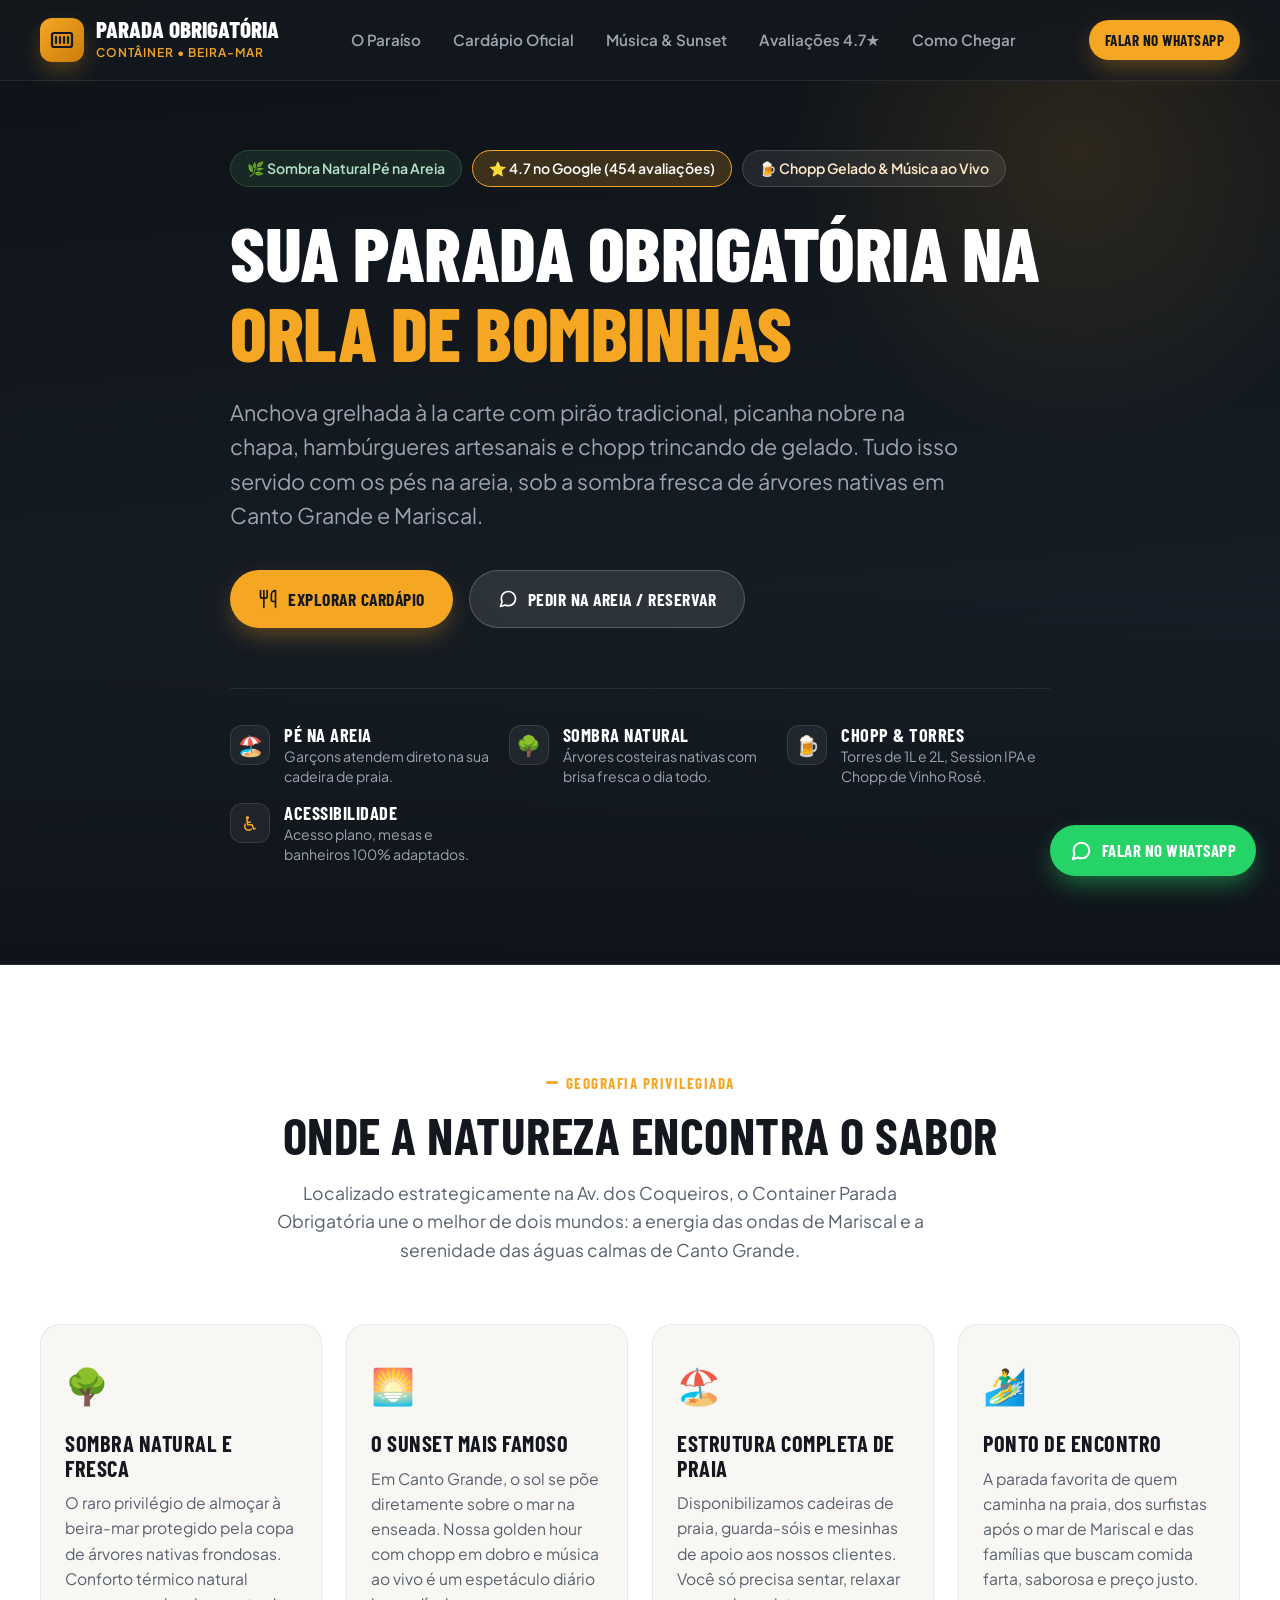
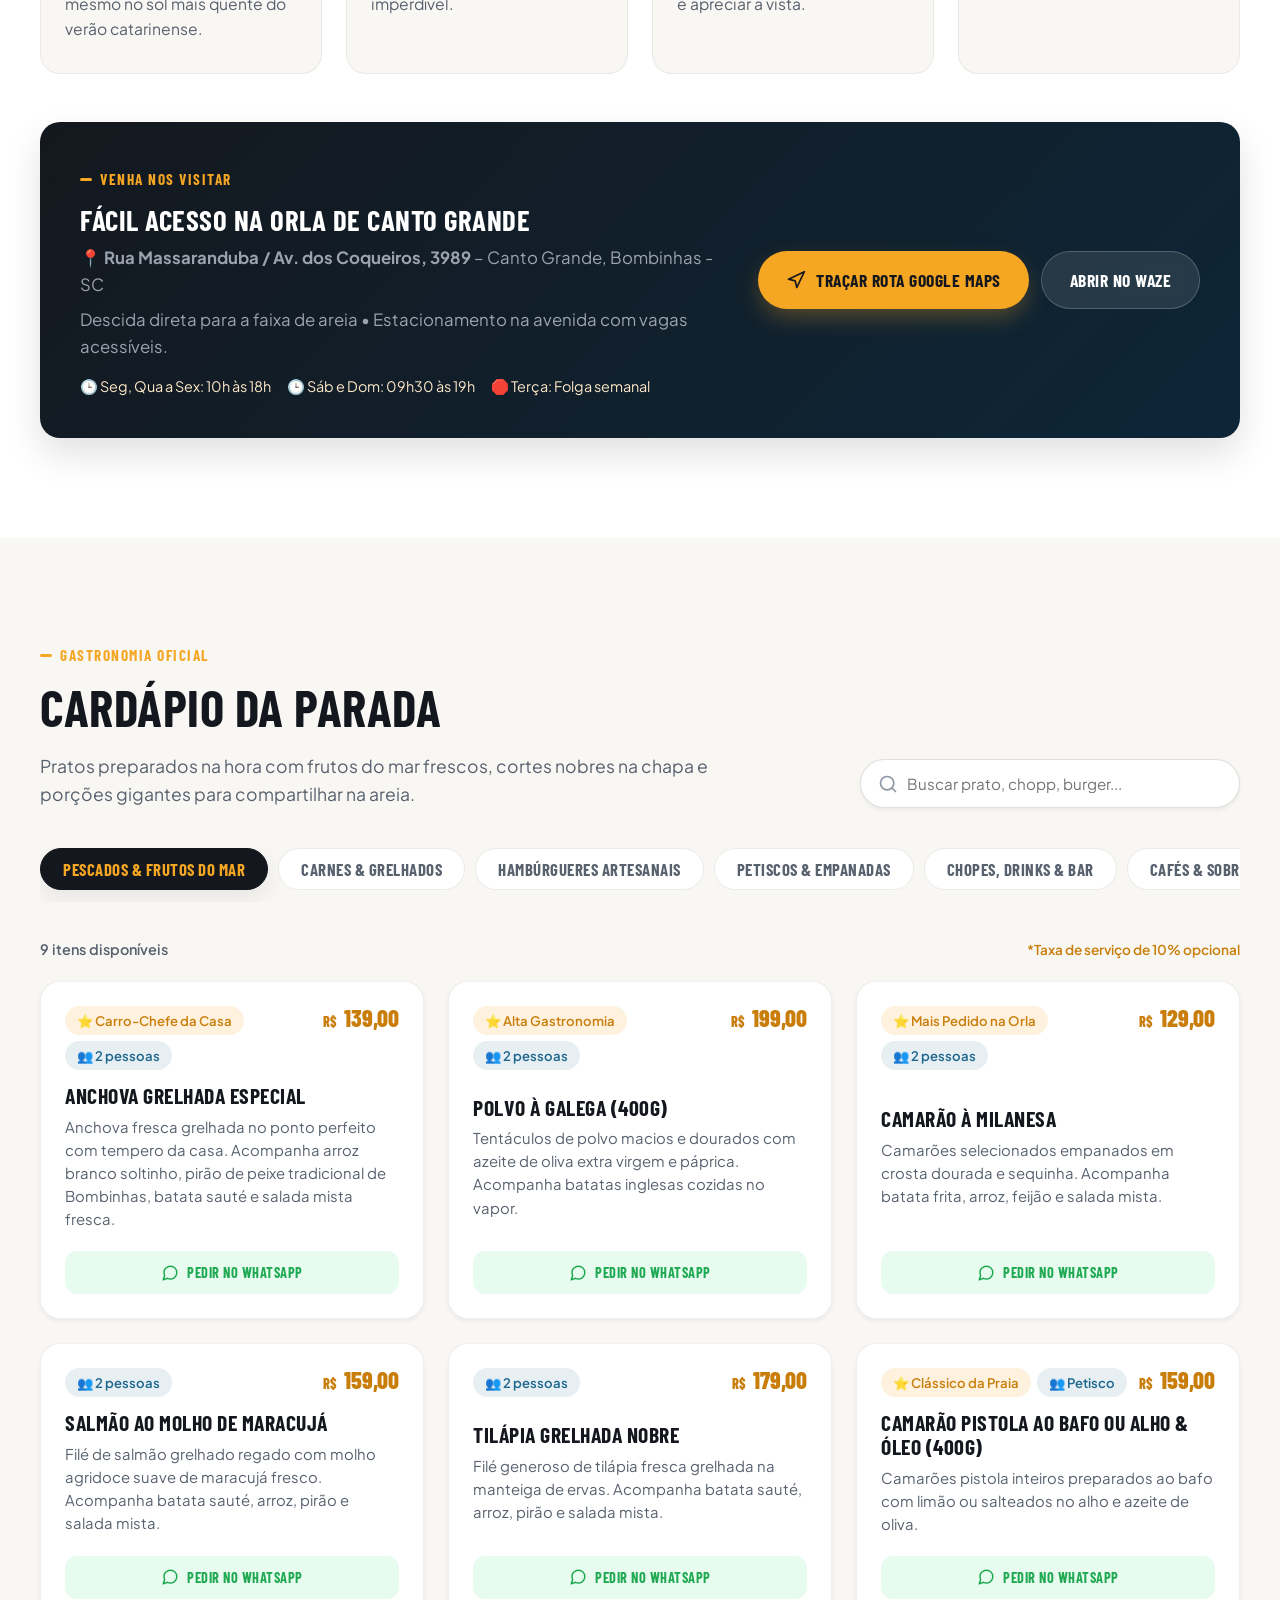
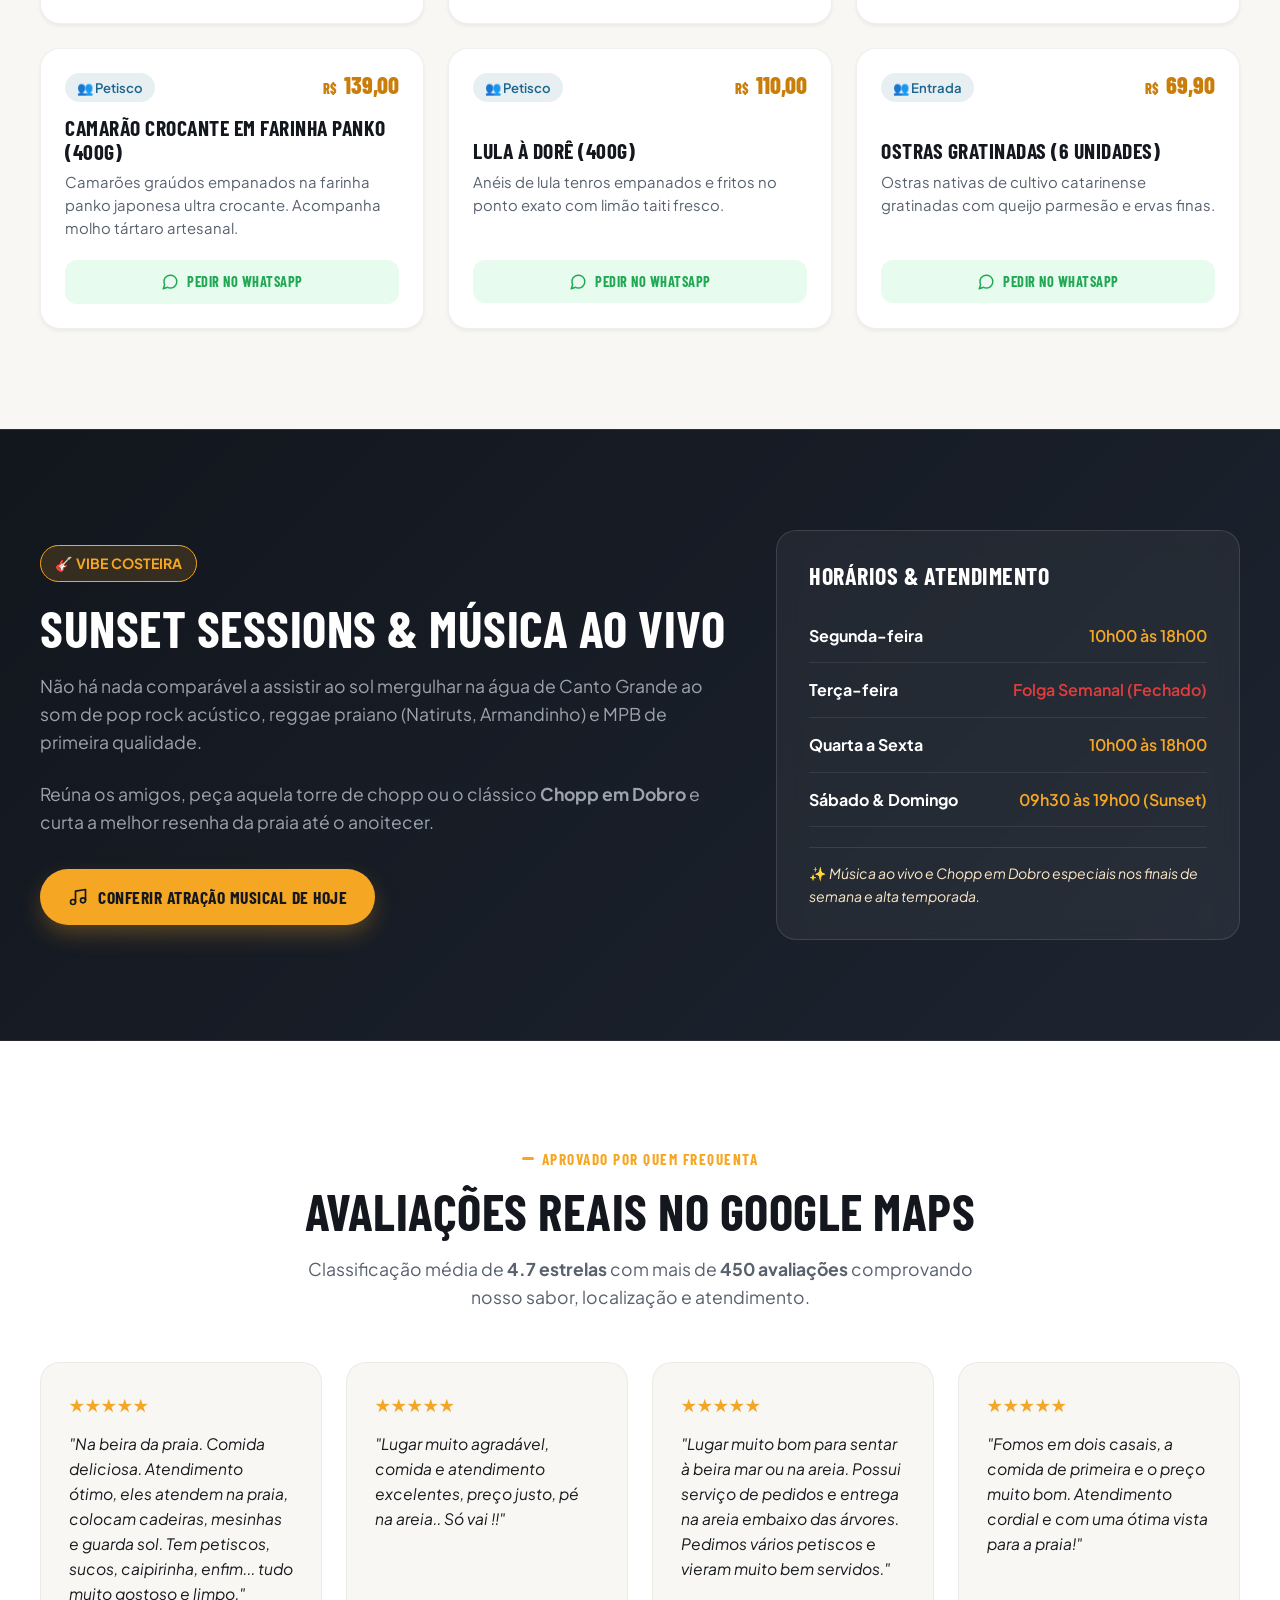
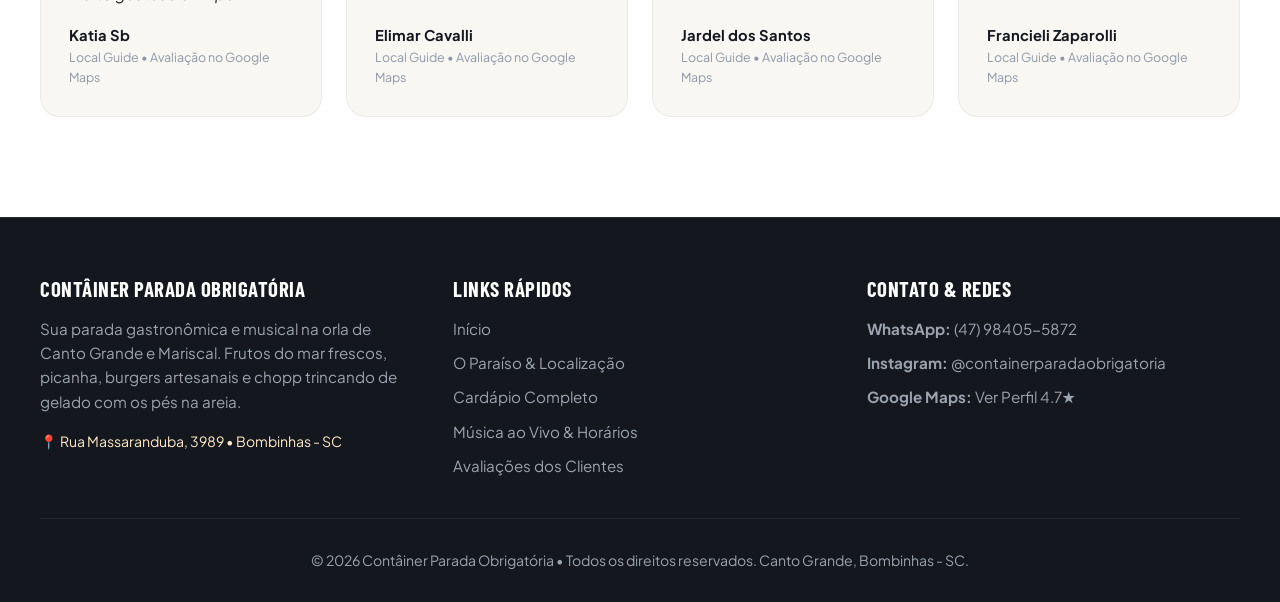
==== src/index.html @ 22cb0571 "feat: complete responsive landing page and interactive menu for Container Parada Obrigatoria" ====
<!DOCTYPE html>
<html lang="pt-BR">
<head>
  <meta charset="UTF-8">
  <meta name="viewport" content="width=device-width, initial-scale=1.0">
  <title>Contâiner Parada Obrigatória | Restaurante & Petiscaria Pé na Areia em Bombinhas - SC</title>
  
  <!-- SEO & OpenGraph Meta Tags -->
  <meta name="description" content="Restaurante e gastrobar beira-mar em Canto Grande / Mariscal, Bombinhas - SC. Anchova grelhada à la carte, picanha nobre, hambúrgueres artesanais, chopp trincando, sombra de árvores nativas e música ao vivo pé na areia.">
  <meta name="keywords" content="restaurante bombinhas, canto grande, mariscal, anchova grelhada, frutos do mar bombinhas, container parada obrigatoria, chopp beira mar, musica ao vivo bombinhas">
  <meta name="author" content="Contâiner Parada Obrigatória">
  <meta name="robots" content="index, follow">
  
  <meta property="og:type" content="restaurant">
  <meta property="og:title" content="Contâiner Parada Obrigatória | Sua Parada na Orla de Bombinhas">
  <meta property="og:description" content="Pé na areia sob sombra de árvores nativas! Anchova grelhada, picanha, burgers artesanais, chopp gelado e música ao vivo em Canto Grande.">
  <meta property="og:url" content="https://containerparadaobrigatoria.web.app">
  <meta property="og:image" content="https://lh3.googleusercontent.com/gps-cs-s/ANWiy9QlRjhACYg-tIsUpZpXEbgWNt5JgwL8dGF8FlA0pjjhNj8y-MZA4vlNCCmj78vxr0le2HrhOy15RnxWL4rq3_rG8RIcqYM8eotQzeQKIJyV6wi5kOQUW9Qnc5e8zcDmyTv44s9j=w1200-h630-k-no">
  <meta property="og:site_name" content="Contâiner Parada Obrigatória">
  
  <!-- Favicon SVG -->
  <link rel="icon" type="image/svg+xml" href="data:image/svg+xml,<svg xmlns='http://www.w3.org/2000/svg' viewBox='0 0 24 24' fill='%23F5A623'><rect x='2' y='4' width='20' height='16' rx='2' fill='%2314181E'/><path d='M6 8v8M10 8v8M14 8v8M18 8v8' stroke='%23F5A623' stroke-width='2'/></svg>">
  
  <!-- CSS Styles -->
  <link rel="stylesheet" href="./styles/tokens.css">
  <link rel="stylesheet" href="./styles/main.css">

  <!-- Schema.org Structured Data (JSON-LD) para SEO Local de Restaurante -->
  <script type="application/ld+json">
  {
    "@context": "https://schema.org",
    "@type": "Restaurant",
    "name": "Contâiner Parada Obrigatória",
    "image": "https://lh3.googleusercontent.com/gps-cs-s/ANWiy9QlRjhACYg-tIsUpZpXEbgWNt5JgwL8dGF8FlA0pjjhNj8y-MZA4vlNCCmj78vxr0le2HrhOy15RnxWL4rq3_rG8RIcqYM8eotQzeQKIJyV6wi5kOQUW9Qnc5e8zcDmyTv44s9j=w1200-h630-k-no",
    "address": {
      "@type": "PostalAddress",
      "streetAddress": "Rua Massaranduba, Av. dos Coqueiros, 3989",
      "addressLocality": "Bombinhas",
      "addressRegion": "SC",
      "postalCode": "88215-000",
      "addressCountry": "BR"
    },
    "geo": {
      "@type": "GeoCoordinates",
      "latitude": -27.1943197,
      "longitude": -48.4977553
    },
    "url": "https://containerparadaobrigatoria.web.app",
    "telephone": "+5547984055872",
    "servesCuisine": [
      "Frutos do Mar",
      "Culinária Litorânea",
      "Hambúrgueres Artesanais",
      "Petiscaria",
      "Choperia"
    ],
    "priceRange": "$$",
    "aggregateRating": {
      "@type": "AggregateRating",
      "ratingValue": "4.7",
      "reviewCount": "454"
    },
    "openingHoursSpecification": [
      {
        "@type": "OpeningHoursSpecification",
        "dayOfWeek": ["Wednesday", "Thursday", "Friday", "Monday"],
        "opens": "10:00",
        "closes": "18:00"
      },
      {
        "@type": "OpeningHoursSpecification",
        "dayOfWeek": ["Saturday", "Sunday"],
        "opens": "09:30",
        "closes": "19:00"
      }
    ],
    "amenityFeature": [
      { "@type": "LocationFeatureSpecification", "name": "Atendimento Pé na Areia", "value": true },
      { "@type": "LocationFeatureSpecification", "name": "Sombra Natural de Árvores", "value": true },
      { "@type": "LocationFeatureSpecification", "name": "Acessibilidade para Cadeira de Rodas", "value": true },
      { "@type": "LocationFeatureSpecification", "name": "Música ao Vivo", "value": true }
    ]
  }
  </script>
</head>
<body>

  <!-- ========================================================================
       HEADER / NAVBAR
       ======================================================================== -->
  <header class="site-header">
    <div class="container header-container">
      <a href="#inicio" class="brand-logo" aria-label="Contâiner Parada Obrigatória">
        <div class="brand-icon">
          <svg width="24" height="24" viewBox="0 0 24 24" fill="none" stroke="currentColor" stroke-width="2.2" stroke-linecap="round" stroke-linejoin="round">
            <rect x="2" y="5" width="20" height="14" rx="2"/>
            <line x1="6" y1="9" x2="6" y2="15"/>
            <line x1="10" y1="9" x2="10" y2="15"/>
            <line x1="14" y1="9" x2="14" y2="15"/>
            <line x1="18" y1="9" x2="18" y2="15"/>
          </svg>
        </div>
        <div class="brand-text">
          <span class="brand-title">PARADA OBRIGATÓRIA</span>
          <span class="brand-subtitle">CONTÂINER • BEIRA-MAR</span>
        </div>
      </a>

      <nav class="nav-menu" aria-label="Navegação principal">
        <a href="#paraiso" class="nav-link">O Paraíso</a>
        <a href="#cardapio" class="nav-link">Cardápio Oficial</a>
        <a href="#musica" class="nav-link">Música & Sunset</a>
        <a href="#avaliacoes" class="nav-link">Avaliações 4.7★</a>
        <a href="#localizacao" class="nav-link">Como Chegar</a>
      </nav>

      <a href="https://wa.me/5547984055872?text=Ol%C3%A1!%20Gostaria%20de%20reservar%20uma%20mesa%20ou%20saber%20do%20atendimento%20na%20praia%20hoje!" target="_blank" rel="noopener noreferrer" class="btn btn-primary btn-sm">
        <span>Falar no WhatsApp</span>
      </a>
    </div>
  </header>

  <!-- ========================================================================
       HERO SECTION
       ======================================================================== -->
  <section id="inicio" class="hero-section">
    <div class="container hero-content">
      <div class="hero-badges-wrapper">
        <div class="hero-badge-pill shade">
          <span>🌿 Sombra Natural Pé na Areia</span>
        </div>
        <div class="hero-badge-pill highlight">
          <span>⭐ 4.7 no Google (454 avaliações)</span>
        </div>
        <div class="hero-badge-pill">
          <span>🍺 Chopp Gelado & Música ao Vivo</span>
        </div>
      </div>

      <h1 class="hero-title">
        SUA PARADA OBRIGATÓRIA NA <span>ORLA DE BOMBINHAS</span>
      </h1>

      <p class="hero-lead">
        Anchova grelhada à la carte com pirão tradicional, picanha nobre na chapa, hambúrgueres artesanais e chopp trincando de gelado. Tudo isso servido com os pés na areia, sob a sombra fresca de árvores nativas em Canto Grande e Mariscal.
      </p>

      <div class="hero-actions">
        <a href="#cardapio" class="btn btn-primary">
          <svg width="20" height="20" viewBox="0 0 24 24" fill="none" stroke="currentColor" stroke-width="2" stroke-linecap="round" stroke-linejoin="round">
            <path d="M3 2v7c0 1.1.9 2 2 2h4a2 2 0 0 0 2-2V2"/>
            <path d="M7 2v20"/>
            <path d="M21 15V2v0a5 5 0 0 0-5 5v6c0 1.1.9 2 2 2h3Zm0 0v7"/>
          </svg>
          <span>Explorar Cardápio</span>
        </a>
        <a href="https://wa.me/5547984055872?text=Ol%C3%A1!%20Estou%20na%20praia%20e%20gostaria%20de%20um%20atendimento%20com%20cadeiras%20e%20guarda-sol!" target="_blank" rel="noopener noreferrer" class="btn btn-secondary">
          <svg width="20" height="20" viewBox="0 0 24 24" fill="none" stroke="currentColor" stroke-width="2" stroke-linecap="round" stroke-linejoin="round">
            <path d="M21 11.5a8.38 8.38 0 0 1-.9 3.8 8.5 8.5 0 0 1-7.6 4.7 8.38 8.38 0 0 1-3.8-.9L3 21l1.9-5.7a8.38 8.38 0 0 1-.9-3.8 8.5 8.5 0 0 1 4.7-7.6 8.38 8.38 0 0 1 3.8-.9h.5a8.48 8.48 0 0 1 8 8v.5z"/>
          </svg>
          <span>Pedir na Areia / Reservar</span>
        </a>
      </div>

      <!-- Faixa de Destaques Rápidos -->
      <div class="hero-highlights-strip">
        <div class="highlight-item">
          <div class="highlight-icon">🏖️</div>
          <div class="highlight-text">
            <h4>Pé na Areia</h4>
            <p>Garçons atendem direto na sua cadeira de praia.</p>
          </div>
        </div>
        <div class="highlight-item">
          <div class="highlight-icon">🌳</div>
          <div class="highlight-text">
            <h4>Sombra Natural</h4>
            <p>Árvores costeiras nativas com brisa fresca o dia todo.</p>
          </div>
        </div>
        <div class="highlight-item">
          <div class="highlight-icon">🍺</div>
          <div class="highlight-text">
            <h4>Chopp & Torres</h4>
            <p>Torres de 1L e 2L, Session IPA e Chopp de Vinho Rosé.</p>
          </div>
        </div>
        <div class="highlight-item">
          <div class="highlight-icon">♿</div>
          <div class="highlight-text">
            <h4>Acessibilidade</h4>
            <p>Acesso plano, mesas e banheiros 100% adaptados.</p>
          </div>
        </div>
      </div>
    </div>
  </section>

  <!-- ========================================================================
       SEÇÃO: VALORIZAÇÃO DA LOCALIZAÇÃO ("NOSSO PARAÍSO")
       ======================================================================== -->
  <section id="paraiso" class="location-section">
    <div class="container">
      <div class="location-header">
        <span class="section-tag">Geografia Privilegiada</span>
        <h2 class="section-title">ONDE A NATUREZA ENCONTRA O SABOR</h2>
        <p class="section-desc">
          Localizado estrategicamente na Av. dos Coqueiros, o Container Parada Obrigatória une o melhor de dois mundos: a energia das ondas de Mariscal e a serenidade das águas calmas de Canto Grande.
        </p>
      </div>

      <div class="location-grid">
        <div class="location-card">
          <div class="location-card-icon">🌳</div>
          <h3 class="location-card-title">Sombra Natural e Fresca</h3>
          <p class="location-card-text">
            O raro privilégio de almoçar à beira-mar protegido pela copa de árvores nativas frondosas. Conforto térmico natural mesmo no sol mais quente do verão catarinense.
          </p>
        </div>

        <div class="location-card">
          <div class="location-card-icon">🌅</div>
          <h3 class="location-card-title">O Sunset Mais Famoso</h3>
          <p class="location-card-text">
            Em Canto Grande, o sol se põe diretamente sobre o mar na enseada. Nossa golden hour com chopp em dobro e música ao vivo é um espetáculo diário imperdível.
          </p>
        </div>

        <div class="location-card">
          <div class="location-card-icon">🏖️</div>
          <h3 class="location-card-title">Estrutura Completa de Praia</h3>
          <p class="location-card-text">
            Disponibilizamos cadeiras de praia, guarda-sóis e mesinhas de apoio aos nossos clientes. Você só precisa sentar, relaxar e apreciar a vista.
          </p>
        </div>

        <div class="location-card">
          <div class="location-card-icon">🏄‍♂️</div>
          <h3 class="location-card-title">Ponto de Encontro</h3>
          <p class="location-card-text">
            A parada favorita de quem caminha na praia, dos surfistas após o mar de Mariscal e das famílias que buscam comida farta, saborosa e preço justo.
          </p>
        </div>
      </div>

      <!-- Banner de Endereço & Rotas GPS -->
      <div class="location-access-banner" id="localizacao">
        <div class="access-info">
          <span class="section-tag" style="color: var(--color-gold-amber);">Venha nos Visitar</span>
          <h3>FÁCIL ACESSO NA ORLA DE CANTO GRANDE</h3>
          <p>📍 <strong>Rua Massaranduba / Av. dos Coqueiros, 3989</strong> – Canto Grande, Bombinhas - SC</p>
          <p>Descida direta para a faixa de areia • Estacionamento na avenida com vagas acessíveis.</p>
          <div class="access-meta">
            <span>🕒 Seg, Qua a Sex: 10h às 18h</span>
            <span>🕒 Sáb e Dom: 09h30 às 19h</span>
            <span>🛑 Terça: Folga semanal</span>
          </div>
        </div>

        <div class="access-buttons">
          <a href="https://www.google.com/maps/dir/?api=1&destination=-27.1943197,-48.4977553" target="_blank" rel="noopener noreferrer" class="btn btn-primary">
            <svg width="20" height="20" viewBox="0 0 24 24" fill="none" stroke="currentColor" stroke-width="2" stroke-linecap="round" stroke-linejoin="round">
              <polygon points="3 11 22 2 13 21 11 13 3 11"/>
            </svg>
            <span>Traçar Rota Google Maps</span>
          </a>
          <a href="https://waze.com/ul?ll=-27.1943197,-48.4977553&navigate=yes" target="_blank" rel="noopener noreferrer" class="btn btn-secondary">
            <span>Abrir no Waze</span>
          </a>
        </div>
      </div>
    </div>
  </section>

  <!-- ========================================================================
       SEÇÃO: CARDÁPIO DIGITAL INTERATIVO
       ======================================================================== -->
  <section id="cardapio" class="menu-section">
    <div class="container">
      <div class="menu-header-bar">
        <div>
          <span class="section-tag">Gastronomia Oficial</span>
          <h2 class="section-title">CARDÁPIO DA PARADA</h2>
          <p class="section-desc">
            Pratos preparados na hora com frutos do mar frescos, cortes nobres na chapa e porções gigantes para compartilhar na areia.
          </p>
        </div>

        <div class="menu-search-wrapper">
          <svg class="search-icon" width="20" height="20" viewBox="0 0 24 24" fill="none" stroke="currentColor" stroke-width="2" stroke-linecap="round" stroke-linejoin="round">
            <circle cx="11" cy="11" r="8"/>
            <line x1="21" y1="21" x2="16.65" y2="16.65"/>
          </svg>
          <input type="text" id="menu-search" class="menu-search-input" placeholder="Buscar prato, chopp, burger..." aria-label="Buscar pratos no cardápio">
        </div>
      </div>

      <!-- Abas de Categorias -->
      <div class="menu-tabs-wrapper">
        <div class="menu-tabs-nav" id="menu-tabs" role="tablist">
          <!-- Renderizado via JavaScript -->
        </div>
      </div>

      <div style="display: flex; justify-content: space-between; align-items: center; margin-bottom: 20px;">
        <span id="menu-counter" style="font-size: 0.9rem; color: var(--color-text-secondary); font-weight: 600;">Carregando pratos...</span>
        <span style="font-size: 0.85rem; color: var(--color-gold-dark); font-weight: 600;">*Taxa de serviço de 10% opcional</span>
      </div>

      <!-- Grid dos Pratos -->
      <div class="menu-items-grid" id="menu-items-grid">
        <!-- Renderizado dinamicamente pelo menu.js -->
      </div>
    </div>
  </section>

  <!-- ========================================================================
       SEÇÃO: MÚSICA AO VIVO & SUNSET SESSIONS
       ======================================================================== -->
  <section id="musica" class="music-section">
    <div class="container music-box">
      <div>
        <div class="music-badge">
          <span>🎸 Vibe Costeira</span>
        </div>
        <h2 class="section-title light">SUNSET SESSIONS & MÚSICA AO VIVO</h2>
        <p class="section-desc light" style="margin-bottom: 24px;">
          Não há nada comparável a assistir ao sol mergulhar na água de Canto Grande ao som de pop rock acústico, reggae praiano (Natiruts, Armandinho) e MPB de primeira qualidade.
        </p>
        <p class="section-desc light" style="margin-bottom: 32px;">
          Reúna os amigos, peça aquela torre de chopp ou o clássico <strong>Chopp em Dobro</strong> e curta a melhor resenha da praia até o anoitecer.
        </p>

        <a href="https://wa.me/5547984055872?text=Ol%C3%A1!%20Qual%20%C3%A9%20a%20programa%C3%A7%C3%A3o%20musical%20deste%20final%20de%20semana?" target="_blank" rel="noopener noreferrer" class="btn btn-primary">
          <svg width="20" height="20" viewBox="0 0 24 24" fill="none" stroke="currentColor" stroke-width="2" stroke-linecap="round" stroke-linejoin="round">
            <path d="M9 18V5l12-2v13"/>
            <circle cx="6" cy="18" r="3"/>
            <circle cx="18" cy="16" r="3"/>
          </svg>
          <span>Conferir Atração Musical de Hoje</span>
        </a>
      </div>

      <div class="music-card-schedule">
        <h3 style="font-size: 1.5rem; margin-bottom: 20px; color: #FFFFFF; font-family: var(--font-display);">HORÁRIOS & ATENDIMENTO</h3>
        <div class="schedule-item">
          <span class="schedule-day">Segunda-feira</span>
          <span class="schedule-hours">10h00 às 18h00</span>
        </div>
        <div class="schedule-item">
          <span class="schedule-day">Terça-feira</span>
          <span class="schedule-hours" style="color: #E03E3E;">Folga Semanal (Fechado)</span>
        </div>
        <div class="schedule-item">
          <span class="schedule-day">Quarta a Sexta</span>
          <span class="schedule-hours">10h00 às 18h00</span>
        </div>
        <div class="schedule-item">
          <span class="schedule-day">Sábado & Domingo</span>
          <span class="schedule-hours">09h30 às 19h00 (Sunset)</span>
        </div>
        <div style="margin-top: 20px; padding-top: 14px; border-top: 1px solid rgba(255, 255, 255, 0.1); font-size: 0.88rem; color: var(--color-gold-light);">
          ✨ <em>Música ao vivo e Chopp em Dobro especiais nos finais de semana e alta temporada.</em>
        </div>
      </div>
    </div>
  </section>

  <!-- ========================================================================
       SEÇÃO: AVALIAÇÕES & PROVA SOCIAL GOOGLE MAPS
       ======================================================================== -->
  <section id="avaliacoes" class="reviews-section">
    <div class="container">
      <div style="text-align: center; max-width: 680px; margin: 0 auto 50px;">
        <span class="section-tag">Aprovado por Quem Frequenta</span>
        <h2 class="section-title">AVALIAÇÕES REAIS NO GOOGLE MAPS</h2>
        <p class="section-desc" style="margin: 0 auto;">
          Classificação média de <strong>4.7 estrelas</strong> com mais de <strong>450 avaliações</strong> comprovando nosso sabor, localização e atendimento.
        </p>
      </div>

      <div class="reviews-grid">
        <div class="review-card">
          <div>
            <div class="review-stars">★★★★★</div>
            <p class="review-text">
              "Na beira da praia. Comida deliciosa. Atendimento ótimo, eles atendem na praia, colocam cadeiras, mesinhas e guarda sol. Tem petiscos, sucos, caipirinha, enfim... tudo muito gostoso e limpo."
            </p>
          </div>
          <div>
            <div class="review-author">Katia Sb</div>
            <div class="review-badge">Local Guide • Avaliação no Google Maps</div>
          </div>
        </div>

        <div class="review-card">
          <div>
            <div class="review-stars">★★★★★</div>
            <p class="review-text">
              "Lugar muito agradável, comida e atendimento excelentes, preço justo, pé na areia.. Só vai !!"
            </p>
          </div>
          <div>
            <div class="review-author">Elimar Cavalli</div>
            <div class="review-badge">Local Guide • Avaliação no Google Maps</div>
          </div>
        </div>

        <div class="review-card">
          <div>
            <div class="review-stars">★★★★★</div>
            <p class="review-text">
              "Lugar muito bom para sentar à beira mar ou na areia. Possui serviço de pedidos e entrega na areia embaixo das árvores. Pedimos vários petiscos e vieram muito bem servidos."
            </p>
          </div>
          <div>
            <div class="review-author">Jardel dos Santos</div>
            <div class="review-badge">Local Guide • Avaliação no Google Maps</div>
          </div>
        </div>

        <div class="review-card">
          <div>
            <div class="review-stars">★★★★★</div>
            <p class="review-text">
              "Fomos em dois casais, a comida de primeira e o preço muito bom. Atendimento cordial e com uma ótima vista para a praia!"
            </p>
          </div>
          <div>
            <div class="review-author">Francieli Zaparolli</div>
            <div class="review-badge">Local Guide • Avaliação no Google Maps</div>
          </div>
        </div>
      </div>
    </div>
  </section>

  <!-- ========================================================================
       FOOTER
       ======================================================================== -->
  <footer class="site-footer">
    <div class="container">
      <div class="footer-grid">
        <div>
          <h3 class="footer-title">CONTÂINER PARADA OBRIGATÓRIA</h3>
          <p style="font-size: 0.95rem; line-height: 1.6; margin-bottom: 16px;">
            Sua parada gastronômica e musical na orla de Canto Grande e Mariscal. Frutos do mar frescos, picanha, burgers artesanais e chopp trincando de gelado com os pés na areia.
          </p>
          <p style="font-size: 0.88rem; color: var(--color-gold-light);">
            📍 Rua Massaranduba, 3989 • Bombinhas - SC
          </p>
        </div>

        <div>
          <h3 class="footer-title">LINKS RÁPIDOS</h3>
          <ul class="footer-links">
            <li><a href="#inicio">Início</a></li>
            <li><a href="#paraiso">O Paraíso & Localização</a></li>
            <li><a href="#cardapio">Cardápio Completo</a></li>
            <li><a href="#musica">Música ao Vivo & Horários</a></li>
            <li><a href="#avaliacoes">Avaliações dos Clientes</a></li>
          </ul>
        </div>

        <div>
          <h3 class="footer-title">CONTATO & REDES</h3>
          <ul class="footer-links">
            <li>
              <strong>WhatsApp:</strong> 
              <a href="https://wa.me/5547984055872" target="_blank" rel="noopener noreferrer">(47) 98405-5872</a>
            </li>
            <li>
              <strong>Instagram:</strong> 
              <a href="https://www.instagram.com/containerparadaobrigatoria/" target="_blank" rel="noopener noreferrer">@containerparadaobrigatoria</a>
            </li>
            <li>
              <strong>Google Maps:</strong> 
              <a href="https://www.google.com/maps/place/Container+Parada+Obrigat%C3%B3ria/@-27.1943197,-48.4977553,17z" target="_blank" rel="noopener noreferrer">Ver Perfil 4.7★</a>
            </li>
          </ul>
        </div>
      </div>

      <div class="footer-bottom">
        <p>&copy; 2026 Contâiner Parada Obrigatória • Todos os direitos reservados. Canto Grande, Bombinhas - SC.</p>
      </div>
    </div>
  </footer>

  <!-- ========================================================================
       BOTÃO FLUTUANTE DE WHATSAPP (FAB)
       ======================================================================== -->
  <a href="https://wa.me/5547984055872?text=Ol%C3%A1!%20Estou%20no%20site%20e%20gostaria%20de%20atendimento%20para%20mesa%20ou%20na%20praia!" target="_blank" rel="noopener noreferrer" class="whatsapp-fab" aria-label="Falar conosco no WhatsApp">
    <svg width="22" height="22" viewBox="0 0 24 24" fill="none" stroke="currentColor" stroke-width="2.2" stroke-linecap="round" stroke-linejoin="round">
      <path d="M21 11.5a8.38 8.38 0 0 1-.9 3.8 8.5 8.5 0 0 1-7.6 4.7 8.38 8.38 0 0 1-3.8-.9L3 21l1.9-5.7a8.38 8.38 0 0 1-.9-3.8 8.5 8.5 0 0 1 4.7-7.6 8.38 8.38 0 0 1 3.8-.9h.5a8.48 8.48 0 0 1 8 8v.5z"/>
    </svg>
    <span>Falar no WhatsApp</span>
  </a>

  <!-- Fallback Embedded Data para visualização local imediata sem depender de servidor HTTP -->
  <script>
    // Carregamento resiliente do cardápio caso rodando via protocolo file://
    window.__MENU_DATA__ = {"categorias": [{"id": "peixes_frutos_do_mar", "nome": "Pescados & Frutos do Mar", "icone": "fish", "descricao": "Pescados frescos e clássicos litorâneos preparados na hora, servidos à la carte com acompanhamentos nobres."}, {"id": "carnes_grelhados", "nome": "Carnes & Grelhados", "icone": "flame", "descricao": "Cortes nobres preparados na brasa e chapa quente, suculentos e bem servidos."}, {"id": "hamburgueres", "nome": "Hambúrgueres Artesanais", "icone": "beef", "descricao": "Pão brioche tostado na manteiga, blend da casa 150g no ponto certo e acompanhados de fritas crocantes."}, {"id": "petiscos_empanadas", "nome": "Petiscos & Empanadas", "icone": "utensils", "descricao": "Tábuas gigantes para compartilhar na areia, pastéis crocantes com maionese caseira e autênticas empanadas argentinas."}, {"id": "chopes_drinks", "nome": "Chopes, Drinks & Bar", "icone": "beer", "descricao": "Chopp artesanal trincando de gelado, torres de 1L e 2L, coquetelaria autoral e caipirinhas tropicais."}, {"id": "sobremesas_cafes", "nome": "Cafés & Sobremesas", "icone": "coffee", "descricao": "Para adoçar o dia na praia: churros gourmet, petit gateau, açaí bem gelado e crepes franceses."}], "itens": [{"id": "anchova_grelhada", "categoria": "peixes_frutos_do_mar", "nome": "Anchova Grelhada Especial", "preco": "139,00", "serve": "2 pessoas", "destaque": "Carro-Chefe da Casa", "descricao": "Anchova fresca grelhada no ponto perfeito com tempero da casa. Acompanha arroz branco soltinho, pirão de peixe tradicional de Bombinhas, batata sauté e salada mista fresca.", "foto": "anchova.webp"}, {"id": "polvo_galega", "categoria": "peixes_frutos_do_mar", "nome": "Polvo à Galega (400g)", "preco": "199,00", "serve": "2 pessoas", "destaque": "Alta Gastronomia", "descricao": "Tentáculos de polvo macios e dourados com azeite de oliva extra virgem e páprica. Acompanha batatas inglesas cozidas no vapor.", "foto": "polvo.webp"}, {"id": "camarao_milanesa", "categoria": "peixes_frutos_do_mar", "nome": "Camarão à Milanesa", "preco": "129,00", "serve": "2 pessoas", "destaque": "Mais Pedido na Orla", "descricao": "Camarões selecionados empanados em crosta dourada e sequinha. Acompanha batata frita, arroz, feijão e salada mista.", "foto": "camarao.webp"}, {"id": "salmao_maracuja", "categoria": "peixes_frutos_do_mar", "nome": "Salmão ao Molho de Maracujá", "preco": "159,00", "serve": "2 pessoas", "descricao": "Filé de salmão grelhado regado com molho agridoce suave de maracujá fresco. Acompanha batata sauté, arroz, pirão e salada mista.", "foto": "salmao.webp"}, {"id": "tilapia_grelhada", "categoria": "peixes_frutos_do_mar", "nome": "Tilápia Grelhada Nobre", "preco": "179,00", "serve": "2 pessoas", "descricao": "Filé generoso de tilápia fresca grelhada na manteiga de ervas. Acompanha batata sauté, arroz, pirão e salada mista.", "foto": "tilapia.webp"}, {"id": "camarao_pistola", "categoria": "peixes_frutos_do_mar", "nome": "Camarão Pistola ao Bafo ou Alho & Óleo (400g)", "preco": "159,00", "serve": "Petisco", "destaque": "Clássico da Praia", "descricao": "Camarões pistola inteiros preparados ao bafo com limão ou salteados no alho e azeite de oliva.", "foto": "pistola.webp"}, {"id": "camarao_panko", "categoria": "peixes_frutos_do_mar", "nome": "Camarão Crocante em Farinha Panko (400g)", "preco": "139,00", "serve": "Petisco", "descricao": "Camarões graúdos empanados na farinha panko japonesa ultra crocante. Acompanha molho tártaro artesanal.", "foto": "panko.webp"}, {"id": "lula_dourada", "categoria": "peixes_frutos_do_mar", "nome": "Lula à Dorê (400g)", "preco": "110,00", "serve": "Petisco", "descricao": "Anéis de lula tenros empanados e fritos no ponto exato com limão taiti fresco.", "foto": "lula.webp"}, {"id": "ostras_gratinadas", "categoria": "peixes_frutos_do_mar", "nome": "Ostras Gratinadas (6 unidades)", "preco": "69,90", "serve": "Entrada", "descricao": "Ostras nativas de cultivo catarinense gratinadas com queijo parmesão e ervas finas.", "foto": "ostras.webp"}, {"id": "picanha_chapa", "categoria": "carnes_grelhados", "nome": "Picanha na Chapa Nobre", "preco": "169,00", "serve": "2 pessoas", "destaque": "Corte Nobre", "descricao": "Fatias espessas de picanha de primeira seladas ao ponto na chapa bem quente. Acompanha batata frita crocante, arroz, feijão, farofa temperada, salada mista e molho da casa.", "foto": "picanha.webp"}, {"id": "frango_parmegiana", "categoria": "carnes_grelhados", "nome": "Parmegiana da Parada", "preco": "95,00", "serve": "2 pessoas", "destaque": "Eleita a Melhor da Região", "descricao": "Filé de frango empanado artesanal, coberto com molho de tomate pelati caseiro e queijo derretido em abundância. Acompanha polenta frita, arroz, feijão e salada mista.", "foto": "parmegiana.webp"}, {"id": "contra_file", "categoria": "carnes_grelhados", "nome": "Contra Filé Grelhado", "preco": "119,00", "serve": "2 pessoas", "descricao": "Bife de contrafilé macio e suculento com alho confitado. Acompanha batata frita, arroz, feijão e salada mista.", "foto": "contrafile.webp"}, {"id": "bisteca_carre", "categoria": "carnes_grelhados", "nome": "Bisteca de Carré Suíno", "preco": "129,00", "serve": "2 pessoas", "descricao": "Carré suíno grelhado com molho barbecue especial. Acompanha polenta crocante, arroz, feijão, salada mista e farofa.", "foto": "carre.webp"}, {"id": "burguer_obrigatorio", "categoria": "hamburgueres", "nome": "Burguer Obrigatório e Fritas", "preco": "55,00", "destaque": "Especial da Casa", "descricao": "Pão brioche selado, hambúrguer artesanal da casa 150g, fatias de bacon crocante, cheddar cremoso, mozzarella, maionese artesanal, alface, tomate, picles e cebola roxa. Acompanha fritas.", "foto": "burguer_obrigatorio.webp"}, {"id": "burguer_melt_crispy", "categoria": "hamburgueres", "nome": "Burguer Melt Crispy e Fritas", "preco": "58,00", "destaque": "Sucesso de Pedidos", "descricao": "Pão brioche, blend 150g, bacon crocante, cheddar derretido, maionese especial, cebola crispy dourada e um irresistível toque de melado de cana. Acompanha fritas.", "foto": "burguer_melt.webp"}, {"id": "burguer_duplo", "categoria": "hamburgueres", "nome": "Burguer Duplo 300g e Fritas", "preco": "49,00", "descricao": "Dois hambúrgueres artesanais de 150g (300g total de carne pura), maionese da casa, mozzarella derretida, alface e tomate no pão brioche. Acompanha fritas.", "foto": "burguer_duplo.webp"}, {"id": "burguer_bacon", "categoria": "hamburgueres", "nome": "Burguer Bacon e Fritas", "preco": "48,00", "descricao": "Pão brioche, hambúrguer 150g, fatias generosas de bacon artesanal, maionese, mozzarella, alface e tomate fresco. Acompanha fritas.", "foto": "burguer_bacon.webp"}, {"id": "burguer_vegetariano", "categoria": "hamburgueres", "nome": "Burguer Vegetariano e Fritas", "preco": "42,00", "descricao": "Pão brioche, ovo frito no ponto, maionese, cebola roxa, alface, tomate, picles e cenoura ralada fresca. Acompanha fritas.", "foto": "burguer_veg.webp"}, {"id": "burguer_kids", "categoria": "hamburgueres", "nome": "Burguer Kids", "preco": "26,00", "descricao": "Pão brioche macio, hambúrguer da casa 100g bem passado, queijo mozzarella e maionese suave.", "foto": "burguer_kids.webp"}, {"id": "tabua_parada", "categoria": "petiscos_empanadas", "nome": "Tábua da Parada (2.0 kg)", "preco": "289,00", "serve": "4 a 6 pessoas", "destaque": "A Maior da Orla", "descricao": "O banquete definitivo da praia: camarão à milanesa, anéis de lula, iscas de peixe, marisco à milanesa, bolinhos de peixe artesanais, bolinhos de camarão com queijo e batata frita crocante.", "foto": "tabua_parada.webp"}, {"id": "trevo_container", "categoria": "petiscos_empanadas", "nome": "Trevo Contâiner (1.2 kg)", "preco": "189,00", "serve": "3 a 4 pessoas", "descricao": "Combinação campeã com camarão sequinho, anéis de lula fritos, iscas de peixe empanadas e batata frita bem servida.", "foto": "trevo.webp"}, {"id": "empanadas_argentinas", "categoria": "petiscos_empanadas", "nome": "Empanadas Argentinas Artesanais", "preco": "16,00", "serve": "Unidade", "destaque": "Tradição Portenha", "descricao": "Massa folhada artesanal dourada no forno nos sabores clássicos: Carne Tradicional, Caprese, Frango Suave e Calabresa com Queijo.", "foto": "empanadas.webp"}, {"id": "pasteis_especiais", "categoria": "petiscos_empanadas", "nome": "Pastéis da Casa com Maionese Artesanal", "preco": "26,00", "serve": "Unidade", "descricao": "Pastel grande de feira frito na hora com massa crocante nos recheios: Queijo, Carne, Frango, 4 Queijos (R$ 32) ou Camarão com Catupiry (R$ 39). Acompanha maionese verde caseira.", "foto": "pastel.webp"}, {"id": "chopp_pilsen", "categoria": "chopes_drinks", "nome": "Chopp Pilsen Premium (400ml)", "preco": "16,00", "destaque": "Trincando de Gelado", "descricao": "Corpo leve, espuma cremosa e colarinho perfeito. Ideal para refrescar a tarde quente de praia em Canto Grande.", "foto": "chopp_pilsen.webp"}, {"id": "torre_chopp", "categoria": "chopes_drinks", "nome": "Torre de Chopp Pilsen (2 Litros)", "preco": "76,00", "serve": "Galera / Mesa", "destaque": "Chopp Gelado até o Fim", "descricao": "Torre térmica iluminada com tubo congelador interno para manter os 2 litros de chopp estupidamente gelados até o último copo. (Opção de 1L por R$ 39).", "foto": "torre_chopp.webp"}, {"id": "chopp_ipa", "categoria": "chopes_drinks", "nome": "Chopp Session IPA (400ml)", "preco": "18,00", "descricao": "Chopp artesanal lupulado com notas cítricas e tropicais. Corpo médio-baixo, extremamente refrescante para o clima de praia.", "foto": "chopp_ipa.webp"}, {"id": "chopp_vinho_rose", "categoria": "chopes_drinks", "nome": "Chopp de Vinho Rosé 'Safra Rosé' (1,5L)", "preco": "45,00", "destaque": "Sabor de Verão o Ano Todo", "descricao": "Mistura especial de uvas nobres com leveza e notas frutadas com a refrescância do espumante.", "foto": "chopp_rose.webp"}, {"id": "pina_colada_abacaxi", "categoria": "chopes_drinks", "nome": "Pina Colada no Abacaxi Natural", "preco": "39,00", "destaque": "Instagramável", "descricao": "Rum Bacardi, leite de coco, abacaxi e leite condensado servidos esculpidos dentro da própria fruta inteira.", "foto": "pina_colada.webp"}, {"id": "maracujohnnie", "categoria": "chopes_drinks", "nome": "Maracujohnnie", "preco": "34,90", "descricao": "Whisky Johnnie Walker Blonde, polpa de maracujá fresco e refrigerante Schweppes citrus gelado com gelo cristalino.", "foto": "maracujohnnie.webp"}, {"id": "caipira_obrigatoria", "categoria": "chopes_drinks", "nome": "Caipirinha Obrigatória", "preco": "30,00", "descricao": "Vodka Smirnoff misturada com infusão de maracujá fresco e morangos selecionados macerados com açúcar.", "foto": "caipira_obrigatoria.webp"}, {"id": "aperol_spritz", "categoria": "chopes_drinks", "nome": "Aperol Spritz", "preco": "34,00", "descricao": "Aperol, espumante Brut borbulhante, água com gás e fatia de laranja bahia fresca.", "foto": "aperol.webp"}, {"id": "churros_gourmet", "categoria": "sobremesas_cafes", "nome": "Churros Gourmet (Porção com 7 mini)", "preco": "15,00", "destaque": "Queridinho da Praia", "descricao": "Mini churros crocantes polvilhados com açúcar e canela, servidos quentinhos com doce de leite artesanal cremoso.", "foto": "churros.webp"}, {"id": "acai_tigela", "categoria": "sobremesas_cafes", "nome": "Açaí na Tigela Puro (400ml)", "preco": "35,00", "destaque": "Pós-Surf / Energia", "descricao": "Cremoso e bem gelado, acompanhado de banana em rodelas, granola crocante, leite em pó e leite condensado. (Opção 200ml por R$ 25).", "foto": "acai.webp"}, {"id": "petit_gateau", "categoria": "sobremesas_cafes", "nome": "Petit Gateau com Sorvete", "preco": "28,00", "descricao": "Bolinho de chocolate com recheio cremoso escorrendo, servido com bola de sorvete de creme e calda de chocolate.", "foto": "petit_gateau.webp"}]};
  </script>
  <script src="./js/menu.js"></script>
</body>
</html>
---- src/styles/tokens.css ----
/**
 * Container Parada Obrigatória — Design Tokens
 * Identidade visual tropical-industrial marítima inspirada no container beira-mar,
 * sombra de árvores nativas, mar de Canto Grande e chopp artesanal trincando.
 */

:root {
  /* Paleta Base: Container & Superfícies Noturnas */
  --color-container-dark: #14181E;
  --color-container-surface: #1E232B;
  --color-container-elevated: #282E38;
  --color-container-border: rgba(255, 255, 255, 0.08);
  --color-container-border-glow: rgba(245, 166, 35, 0.3);

  /* Paleta Dourada: Chopp Gelado, Pôr do Sol & Acentos */
  --color-gold-amber: #F5A623;
  --color-gold-hover: #E59515;
  --color-gold-dark: #C97E0C;
  --color-gold-light: #FDE8C7;
  --color-gold-glow: rgba(245, 166, 35, 0.25);

  /* Paleta Marítima: Oceano de Canto Grande & Mariscal */
  --color-ocean-deep: #0D2638;
  --color-ocean-navy: #153C58;
  --color-ocean-teal: #1C658C;
  --color-ocean-soft: #E8F2F8;

  /* Paleta Natureza: Areia, Madeira de Deck & Sombra das Árvores */
  --color-sand-bg: #F9F7F3;
  --color-sand-surface: #FFFFFF;
  --color-wood-deck: #8A5A36;
  --color-tree-shade: #2B5741;
  --color-tree-shade-light: #EBF4EE;

  /* Tipografia & Textos */
  --color-text-dark: #16191E;
  --color-text-secondary: #58616E;
  --color-text-muted: #8E98A5;
  --color-text-light: #F3F4F6;
  --color-text-light-muted: #9CA3AF;

  /* Fontes Oficiais */
  --font-display: 'Barlow Condensed', -apple-system, BlinkMacSystemFont, sans-serif;
  --font-body: 'Plus Jakarta Sans', system-ui, -apple-system, sans-serif;

  /* Espaçamentos e Raios */
  --radius-sm: 6px;
  --radius-md: 12px;
  --radius-lg: 20px;
  --radius-pill: 9999px;

  /* Sombras */
  --shadow-sm: 0 2px 4px rgba(0, 0, 0, 0.06);
  --shadow-md: 0 8px 24px rgba(0, 0, 0, 0.08);
  --shadow-lg: 0 16px 36px rgba(0, 0, 0, 0.12);
  --shadow-gold: 0 10px 25px -4px rgba(245, 166, 35, 0.35);
  --shadow-float: 0 20px 40px -10px rgba(0, 0, 0, 0.28);

  /* Transições suaves */
  --transition-fast: 0.15s ease;
  --transition-normal: 0.25s cubic-bezier(0.16, 1, 0.3, 1);
}
---- src/styles/main.css ----
@import url('https://fonts.googleapis.com/css2?family=Barlow+Condensed:wght@600;700;800&family=Plus+Jakarta+Sans:wght@400;500;600;700&display=swap');
@import url('./tokens.css');

/* ==========================================================================
   RESET & FUNDAÇÃO GLOBAL
   ========================================================================== */
*, *::before, *::after {
  box-sizing: border-box;
  margin: 0;
  padding: 0;
}

html {
  font-family: var(--font-body);
  color: var(--color-text-dark);
  background-color: var(--color-sand-bg);
  scroll-behavior: smooth;
  -webkit-font-smoothing: antialiased;
  -moz-osx-font-smoothing: grayscale;
}

body {
  overflow-x: hidden;
  line-height: 1.6;
  min-height: 100vh;
  display: flex;
  flex-direction: column;
}

img, svg {
  display: block;
  max-width: 100%;
}

a {
  color: inherit;
  text-decoration: none;
}

button {
  font-family: inherit;
  border: none;
  background: none;
  cursor: pointer;
}

.container {
  width: 100%;
  max-width: 1240px;
  margin-left: auto;
  margin-right: auto;
  padding-left: 20px;
  padding-right: 20px;
}

/* ==========================================================================
   TIPOGRAFIA & TÍTULOS
   ========================================================================== */
h1, h2, h3, h4 {
  font-family: var(--font-display);
  text-transform: uppercase;
  letter-spacing: 0.5px;
  line-height: 1.1;
  font-weight: 700;
}

.section-tag {
  display: inline-flex;
  align-items: center;
  gap: 8px;
  font-family: var(--font-display);
  font-size: 0.95rem;
  letter-spacing: 1.5px;
  text-transform: uppercase;
  font-weight: 700;
  color: var(--color-gold-amber);
  margin-bottom: 12px;
}

.section-tag::before {
  content: '';
  width: 12px;
  height: 3px;
  background-color: var(--color-gold-amber);
  border-radius: var(--radius-pill);
}

.section-title {
  font-size: clamp(2rem, 4vw, 3.2rem);
  color: var(--color-container-dark);
  margin-bottom: 16px;
}

.section-title.light {
  color: #FFFFFF;
}

.section-desc {
  font-size: 1.1rem;
  color: var(--color-text-secondary);
  max-width: 680px;
  line-height: 1.6;
}

.section-desc.light {
  color: var(--color-text-light-muted);
}

/* ==========================================================================
   BOTÕES & COMPONENTES BASE
   ========================================================================== */
.btn {
  display: inline-flex;
  align-items: center;
  justify-content: center;
  gap: 10px;
  padding: 14px 28px;
  font-family: var(--font-display);
  font-size: 1.1rem;
  font-weight: 700;
  letter-spacing: 0.5px;
  text-transform: uppercase;
  border-radius: var(--radius-pill);
  transition: all var(--transition-normal);
  cursor: pointer;
}

.btn-primary {
  background-color: var(--color-gold-amber);
  color: var(--color-container-dark);
  box-shadow: var(--shadow-gold);
}

.btn-primary:hover {
  background-color: var(--color-gold-hover);
  transform: translateY(-2px);
  box-shadow: 0 12px 28px -4px rgba(245, 166, 35, 0.45);
}

.btn-secondary {
  background-color: rgba(255, 255, 255, 0.1);
  color: #FFFFFF;
  border: 1px solid rgba(255, 255, 255, 0.2);
  backdrop-filter: blur(8px);
}

.btn-secondary:hover {
  background-color: rgba(255, 255, 255, 0.2);
  border-color: rgba(255, 255, 255, 0.4);
  transform: translateY(-2px);
}

.btn-whatsapp {
  background-color: #25D366;
  color: #FFFFFF;
  box-shadow: 0 8px 24px -4px rgba(37, 211, 102, 0.4);
}

.btn-whatsapp:hover {
  background-color: #20BA5A;
  transform: translateY(-2px);
}

.btn-sm {
  padding: 8px 16px;
  font-size: 0.95rem;
}

.badge {
  display: inline-flex;
  align-items: center;
  gap: 6px;
  padding: 4px 12px;
  border-radius: var(--radius-pill);
  font-size: 0.82rem;
  font-weight: 600;
}

.badge-serve {
  background-color: rgba(28, 101, 140, 0.1);
  color: var(--color-ocean-teal);
}

.badge-destaque {
  background-color: rgba(245, 166, 35, 0.15);
  color: var(--color-gold-dark);
}

/* ==========================================================================
   HEADER / NAVBAR FIXA
   ========================================================================== */
.site-header {
  position: fixed;
  top: 0;
  left: 0;
  width: 100%;
  z-index: 1000;
  background-color: rgba(20, 24, 30, 0.88);
  backdrop-filter: blur(14px);
  border-bottom: 1px solid var(--color-container-border);
  transition: all var(--transition-normal);
}

.header-container {
  display: flex;
  align-items: center;
  justify-content: space-between;
  height: 80px;
}

.brand-logo {
  display: flex;
  align-items: center;
  gap: 12px;
}

.brand-icon {
  width: 44px;
  height: 44px;
  background: linear-gradient(135deg, var(--color-gold-amber), var(--color-gold-dark));
  border-radius: var(--radius-md);
  display: flex;
  align-items: center;
  justify-content: center;
  color: var(--color-container-dark);
  box-shadow: var(--shadow-gold);
}

.brand-text {
  display: flex;
  flex-direction: column;
}

.brand-title {
  font-family: var(--font-display);
  font-size: 1.45rem;
  font-weight: 800;
  color: #FFFFFF;
  line-height: 1;
}

.brand-subtitle {
  font-size: 0.75rem;
  font-weight: 600;
  letter-spacing: 1px;
  color: var(--color-gold-amber);
  text-transform: uppercase;
  margin-top: 2px;
}

.nav-menu {
  display: none;
  align-items: center;
  gap: 32px;
}

@media (min-width: 860px) {
  .nav-menu {
    display: flex;
  }
}

.nav-link {
  font-size: 0.95rem;
  font-weight: 600;
  color: var(--color-text-light-muted);
  transition: color var(--transition-fast);
}

.nav-link:hover {
  color: var(--color-gold-amber);
}

/* ==========================================================================
   HERO SECTION
   ========================================================================== */
.hero-section {
  position: relative;
  background: linear-gradient(175deg, #0E1217 0%, #161C24 60%, #1A222D 100%);
  color: #FFFFFF;
  padding-top: 150px;
  padding-bottom: 100px;
  border-bottom: 1px solid var(--color-container-border);
  overflow: hidden;
}

.hero-section::before {
  content: '';
  position: absolute;
  top: -150px;
  right: -100px;
  width: 600px;
  height: 600px;
  background: radial-gradient(circle, rgba(245, 166, 35, 0.12) 0%, transparent 70%);
  pointer-events: none;
}

.hero-section::after {
  content: '';
  position: absolute;
  bottom: 0;
  left: 0;
  width: 100%;
  height: 40%;
  background: linear-gradient(to top, rgba(14, 18, 23, 0.9), transparent);
  pointer-events: none;
}

.hero-content {
  position: relative;
  z-index: 2;
  max-width: 860px;
}

.hero-badges-wrapper {
  display: flex;
  flex-wrap: wrap;
  gap: 10px;
  margin-bottom: 24px;
}

.hero-badge-pill {
  display: inline-flex;
  align-items: center;
  gap: 8px;
  padding: 6px 16px;
  background-color: rgba(255, 255, 255, 0.08);
  border: 1px solid rgba(255, 255, 255, 0.15);
  border-radius: var(--radius-pill);
  font-size: 0.88rem;
  font-weight: 600;
  color: var(--color-gold-light);
  backdrop-filter: blur(8px);
}

.hero-badge-pill.highlight {
  background-color: rgba(245, 166, 35, 0.2);
  border-color: var(--color-gold-amber);
  color: #FFFFFF;
}

.hero-badge-pill.shade {
  background-color: rgba(43, 87, 65, 0.3);
  border-color: rgba(60, 130, 95, 0.4);
  color: #B5E0C8;
}

.hero-title {
  font-size: clamp(2.6rem, 6vw, 4.8rem);
  font-weight: 800;
  line-height: 1.05;
  margin-bottom: 24px;
  letter-spacing: -0.5px;
}

.hero-title span {
  color: var(--color-gold-amber);
  display: inline-block;
}

.hero-lead {
  font-size: clamp(1.1rem, 2vw, 1.35rem);
  color: var(--color-text-light-muted);
  line-height: 1.6;
  margin-bottom: 36px;
  max-width: 740px;
}

.hero-actions {
  display: flex;
  flex-wrap: wrap;
  gap: 16px;
  margin-bottom: 60px;
}

/* Faixa de Pilares em Destaque */
.hero-highlights-strip {
  position: relative;
  z-index: 2;
  display: grid;
  grid-template-columns: repeat(auto-fit, minmax(220px, 1fr));
  gap: 16px;
  border-top: 1px solid var(--color-container-border);
  padding-top: 36px;
}

.highlight-item {
  display: flex;
  align-items: flex-start;
  gap: 14px;
}

.highlight-icon {
  width: 40px;
  height: 40px;
  border-radius: var(--radius-md);
  background-color: rgba(255, 255, 255, 0.06);
  border: 1px solid rgba(255, 255, 255, 0.1);
  display: flex;
  align-items: center;
  justify-content: center;
  color: var(--color-gold-amber);
  font-size: 1.25rem;
  flex-shrink: 0;
}

.highlight-text h4 {
  font-size: 1.15rem;
  color: #FFFFFF;
  margin-bottom: 2px;
}

.highlight-text p {
  font-size: 0.88rem;
  color: var(--color-text-light-muted);
  line-height: 1.4;
}

/* ==========================================================================
   SEÇÃO DE VALORIZAÇÃO DA LOCALIZAÇÃO ("NOSSO PARAÍSO")
   ========================================================================== */
.location-section {
  padding: 100px 0;
  background-color: #FFFFFF;
  position: relative;
}

.location-header {
  text-align: center;
  max-width: 760px;
  margin-left: auto;
  margin-right: auto;
  margin-bottom: 60px;
}

.location-grid {
  display: grid;
  grid-template-columns: repeat(auto-fit, minmax(280px, 1fr));
  gap: 24px;
  margin-bottom: 48px;
}

.location-card {
  background-color: var(--color-sand-bg);
  border: 1px solid rgba(0, 0, 0, 0.06);
  border-radius: var(--radius-lg);
  padding: 32px 24px;
  transition: all var(--transition-normal);
}

.location-card:hover {
  transform: translateY(-4px);
  box-shadow: var(--shadow-md);
  border-color: rgba(245, 166, 35, 0.3);
}

.location-card-icon {
  font-size: 2.2rem;
  margin-bottom: 18px;
}

.location-card-title {
  font-size: 1.4rem;
  color: var(--color-container-dark);
  margin-bottom: 10px;
}

.location-card-text {
  font-size: 0.98rem;
  color: var(--color-text-secondary);
  line-height: 1.6;
}

/* Banner de Endereço & Acesso */
.location-access-banner {
  background: linear-gradient(135deg, var(--color-container-dark) 0%, var(--color-ocean-deep) 100%);
  color: #FFFFFF;
  border-radius: var(--radius-lg);
  padding: 40px;
  display: flex;
  flex-direction: column;
  gap: 32px;
  box-shadow: var(--shadow-lg);
}

@media (min-width: 900px) {
  .location-access-banner {
    flex-direction: row;
    align-items: center;
    justify-content: space-between;
  }
}

.access-info h3 {
  font-size: 1.8rem;
  margin-bottom: 10px;
  color: #FFFFFF;
}

.access-info p {
  color: var(--color-text-light-muted);
  font-size: 1.05rem;
  margin-bottom: 8px;
}

.access-meta {
  display: flex;
  flex-wrap: wrap;
  gap: 16px;
  font-size: 0.9rem;
  color: var(--color-gold-light);
  margin-top: 14px;
}

.access-buttons {
  display: flex;
  flex-wrap: wrap;
  gap: 12px;
  flex-shrink: 0;
}

/* ==========================================================================
   SEÇÃO CARDÁPIO DIGITAL INTERATIVO
   ========================================================================== */
.menu-section {
  padding: 100px 0;
  background-color: var(--color-sand-bg);
}

.menu-header-bar {
  display: flex;
  flex-direction: column;
  gap: 24px;
  margin-bottom: 40px;
}

@media (min-width: 768px) {
  .menu-header-bar {
    flex-direction: row;
    align-items: flex-end;
    justify-content: space-between;
  }
}

.menu-search-wrapper {
  position: relative;
  width: 100%;
  max-width: 380px;
}

.menu-search-input {
  width: 100%;
  padding: 14px 20px 14px 46px;
  border-radius: var(--radius-pill);
  border: 1px solid rgba(0, 0, 0, 0.12);
  background-color: #FFFFFF;
  font-family: var(--font-body);
  font-size: 0.95rem;
  color: var(--color-text-dark);
  box-shadow: var(--shadow-sm);
  transition: all var(--transition-fast);
}

.menu-search-input:focus {
  outline: none;
  border-color: var(--color-gold-amber);
  box-shadow: 0 0 0 3px rgba(245, 166, 35, 0.2);
}

.search-icon {
  position: absolute;
  top: 50%;
  left: 18px;
  transform: translateY(-50%);
  color: var(--color-text-muted);
  pointer-events: none;
}

/* Abas de Categorias */
.menu-tabs-wrapper {
  overflow-x: auto;
  padding-bottom: 12px;
  margin-bottom: 36px;
  scrollbar-width: thin;
}

.menu-tabs-nav {
  display: flex;
  gap: 10px;
  min-width: max-content;
}

.menu-tab-btn {
  padding: 10px 22px;
  background-color: #FFFFFF;
  border: 1px solid rgba(0, 0, 0, 0.08);
  border-radius: var(--radius-pill);
  font-family: var(--font-display);
  font-size: 1.05rem;
  font-weight: 700;
  text-transform: uppercase;
  letter-spacing: 0.5px;
  color: var(--color-text-secondary);
  transition: all var(--transition-fast);
  white-space: nowrap;
}

.menu-tab-btn:hover {
  background-color: rgba(245, 166, 35, 0.08);
  color: var(--color-container-dark);
  border-color: rgba(245, 166, 35, 0.4);
}

.menu-tab-btn.active {
  background-color: var(--color-container-dark);
  color: var(--color-gold-amber);
  border-color: var(--color-container-dark);
  box-shadow: var(--shadow-md);
}

/* Grid de Cards do Cardápio */
.menu-items-grid {
  display: grid;
  grid-template-columns: 1fr;
  gap: 24px;
}

@media (min-width: 680px) {
  .menu-items-grid {
    grid-template-columns: repeat(2, 1fr);
  }
}

@media (min-width: 1080px) {
  .menu-items-grid {
    grid-template-columns: repeat(3, 1fr);
  }
}

.menu-card {
  background-color: #FFFFFF;
  border-radius: var(--radius-lg);
  border: 1px solid rgba(0, 0, 0, 0.06);
  padding: 24px;
  display: flex;
  flex-direction: column;
  justify-content: space-between;
  box-shadow: var(--shadow-sm);
  transition: all var(--transition-normal);
}

.menu-card:hover {
  transform: translateY(-4px);
  box-shadow: var(--shadow-md);
  border-color: rgba(245, 166, 35, 0.3);
}

.menu-card-header {
  display: flex;
  align-items: flex-start;
  justify-content: space-between;
  gap: 12px;
  margin-bottom: 14px;
}

.menu-card-badges {
  display: flex;
  flex-wrap: wrap;
  gap: 6px;
}

.menu-card-price {
  font-family: var(--font-display);
  font-weight: 800;
  font-size: 1.5rem;
  color: var(--color-gold-dark);
  line-height: 1;
  white-space: nowrap;
}

.menu-card-price .currency {
  font-size: 0.9rem;
  margin-right: 2px;
}

.menu-card-title {
  font-size: 1.35rem;
  color: var(--color-container-dark);
  margin-bottom: 8px;
}

.menu-card-desc {
  font-size: 0.93rem;
  color: var(--color-text-secondary);
  line-height: 1.55;
  margin-bottom: 20px;
}

.btn-card-whatsapp {
  width: 100%;
  display: flex;
  align-items: center;
  justify-content: center;
  gap: 8px;
  padding: 10px 16px;
  background-color: rgba(37, 211, 102, 0.1);
  color: #1EA952;
  border-radius: var(--radius-md);
  font-size: 0.9rem;
  font-weight: 700;
  transition: all var(--transition-fast);
}

.btn-card-whatsapp:hover {
  background-color: #25D366;
  color: #FFFFFF;
}

.menu-empty-state {
  grid-column: 1 / -1;
  text-align: center;
  padding: 60px 20px;
  background-color: #FFFFFF;
  border-radius: var(--radius-lg);
  color: var(--color-text-secondary);
}

/* ==========================================================================
   SEÇÃO MÚSICA AO VIVO & SUNSET SESSIONS
   ========================================================================== */
.music-section {
  padding: 100px 0;
  background: linear-gradient(135deg, #12161D 0%, #1D2430 100%);
  color: #FFFFFF;
  border-top: 1px solid var(--color-container-border);
  border-bottom: 1px solid var(--color-container-border);
}

.music-box {
  display: grid;
  grid-template-columns: 1fr;
  gap: 40px;
  align-items: center;
}

@media (min-width: 900px) {
  .music-box {
    grid-template-columns: 1.2fr 0.8fr;
  }
}

.music-badge {
  display: inline-flex;
  align-items: center;
  gap: 8px;
  padding: 6px 14px;
  background-color: rgba(245, 166, 35, 0.15);
  border: 1px solid var(--color-gold-amber);
  border-radius: var(--radius-pill);
  font-size: 0.88rem;
  color: var(--color-gold-amber);
  font-weight: 700;
  text-transform: uppercase;
  margin-bottom: 18px;
}

.music-card-schedule {
  background-color: rgba(255, 255, 255, 0.05);
  border: 1px solid rgba(255, 255, 255, 0.12);
  border-radius: var(--radius-lg);
  padding: 32px;
  backdrop-filter: blur(10px);
}

.schedule-item {
  display: flex;
  align-items: center;
  justify-content: space-between;
  padding: 14px 0;
  border-bottom: 1px solid rgba(255, 255, 255, 0.08);
}

.schedule-item:last-child {
  border-bottom: none;
}

.schedule-day {
  font-weight: 700;
  color: #FFFFFF;
}

.schedule-hours {
  color: var(--color-gold-amber);
  font-weight: 600;
}

/* ==========================================================================
   PROVA SOCIAL (GOOGLE REVIEWS & INSTAGRAM)
   ========================================================================== */
.reviews-section {
  padding: 100px 0;
  background-color: #FFFFFF;
}

.reviews-grid {
  display: grid;
  grid-template-columns: repeat(auto-fit, minmax(280px, 1fr));
  gap: 24px;
}

.review-card {
  background-color: var(--color-sand-bg);
  border-radius: var(--radius-lg);
  padding: 28px;
  border: 1px solid rgba(0, 0, 0, 0.05);
  display: flex;
  flex-direction: column;
  justify-content: space-between;
}

.review-stars {
  color: #F5A623;
  font-size: 1.1rem;
  margin-bottom: 12px;
}

.review-text {
  font-size: 0.98rem;
  color: var(--color-text-dark);
  font-style: italic;
  line-height: 1.6;
  margin-bottom: 18px;
}

.review-author {
  font-weight: 700;
  font-size: 0.92rem;
  color: var(--color-container-dark);
}

.review-badge {
  font-size: 0.78rem;
  color: var(--color-text-muted);
}

/* ==========================================================================
   FOOTER
   ========================================================================== */
.site-footer {
  background-color: var(--color-container-dark);
  color: var(--color-text-light-muted);
  padding: 60px 0 30px;
  border-top: 1px solid var(--color-container-border);
  margin-top: auto;
}

.footer-grid {
  display: grid;
  grid-template-columns: repeat(auto-fit, minmax(240px, 1fr));
  gap: 40px;
  margin-bottom: 40px;
}

.footer-title {
  color: #FFFFFF;
  font-size: 1.3rem;
  margin-bottom: 16px;
}

.footer-links {
  list-style: none;
  display: flex;
  flex-direction: column;
  gap: 10px;
  font-size: 0.95rem;
}

.footer-links a:hover {
  color: var(--color-gold-amber);
}

.footer-bottom {
  text-align: center;
  padding-top: 30px;
  border-top: 1px solid rgba(255, 255, 255, 0.08);
  font-size: 0.88rem;
}

/* ==========================================================================
   BOTÃO FLUTUANTE DE WHATSAPP (FAB)
   ========================================================================== */
.whatsapp-fab {
  position: fixed;
  bottom: 24px;
  right: 24px;
  z-index: 999;
  display: flex;
  align-items: center;
  gap: 10px;
  padding: 12px 20px;
  background-color: #25D366;
  color: #FFFFFF;
  border-radius: var(--radius-pill);
  box-shadow: 0 10px 25px -4px rgba(37, 211, 102, 0.5);
  font-family: var(--font-display);
  font-size: 1.05rem;
  font-weight: 700;
  text-transform: uppercase;
  letter-spacing: 0.5px;
  transition: all var(--transition-normal);
}

.whatsapp-fab:hover {
  background-color: #20BA5A;
  transform: translateY(-4px) scale(1.03);
  box-shadow: 0 16px 32px -4px rgba(37, 211, 102, 0.6);
}
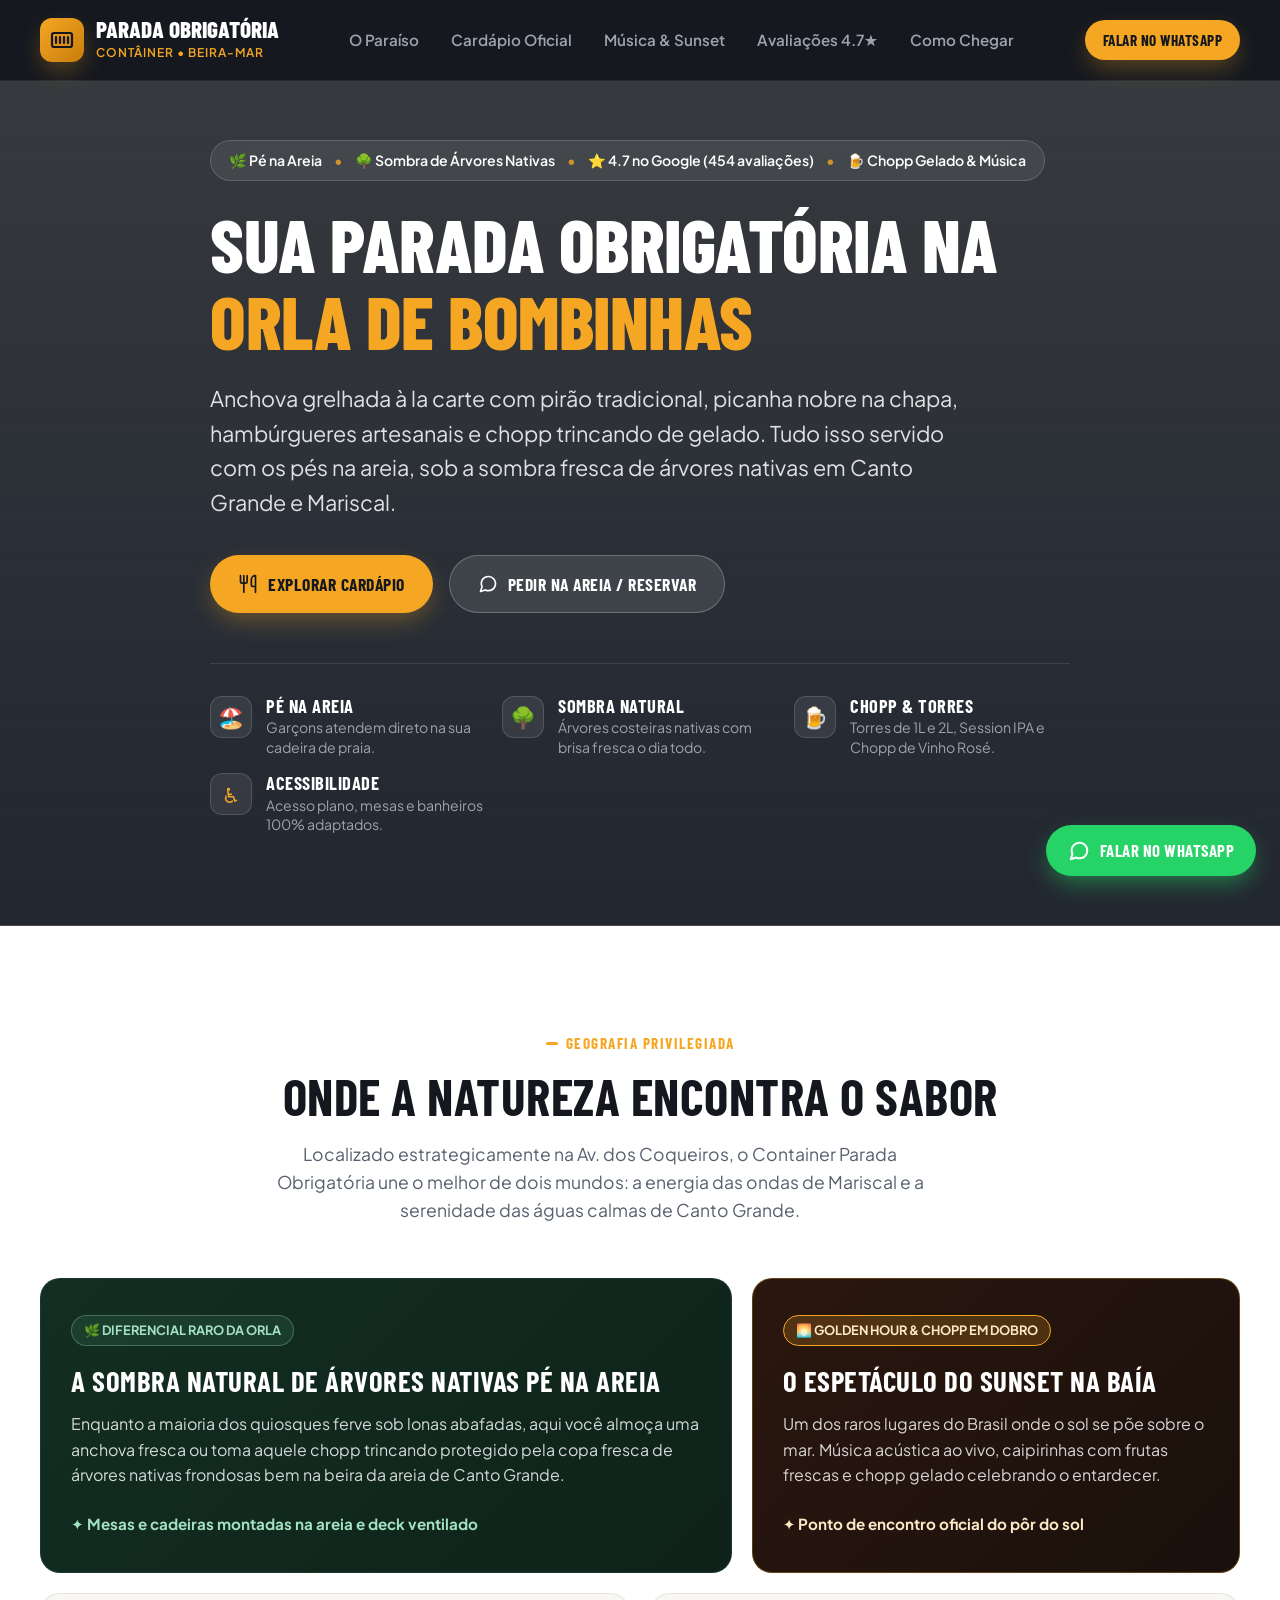
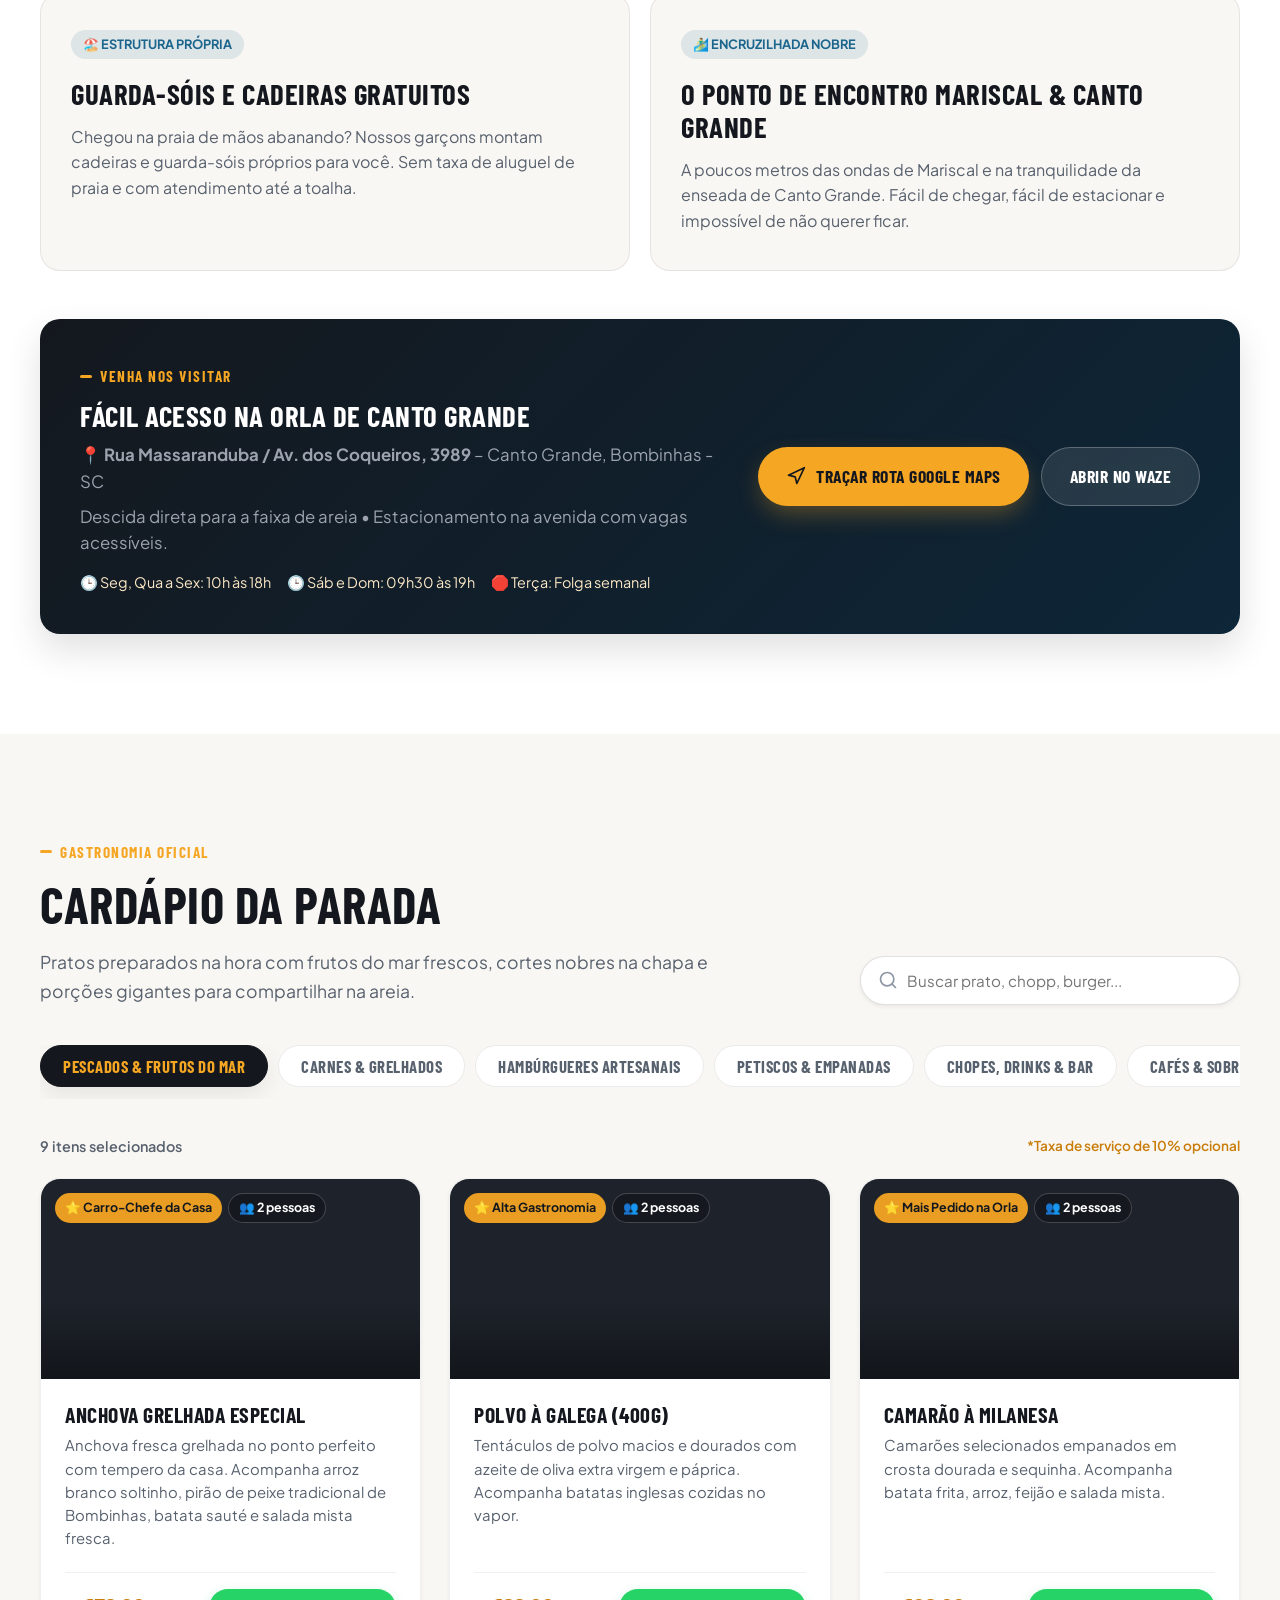
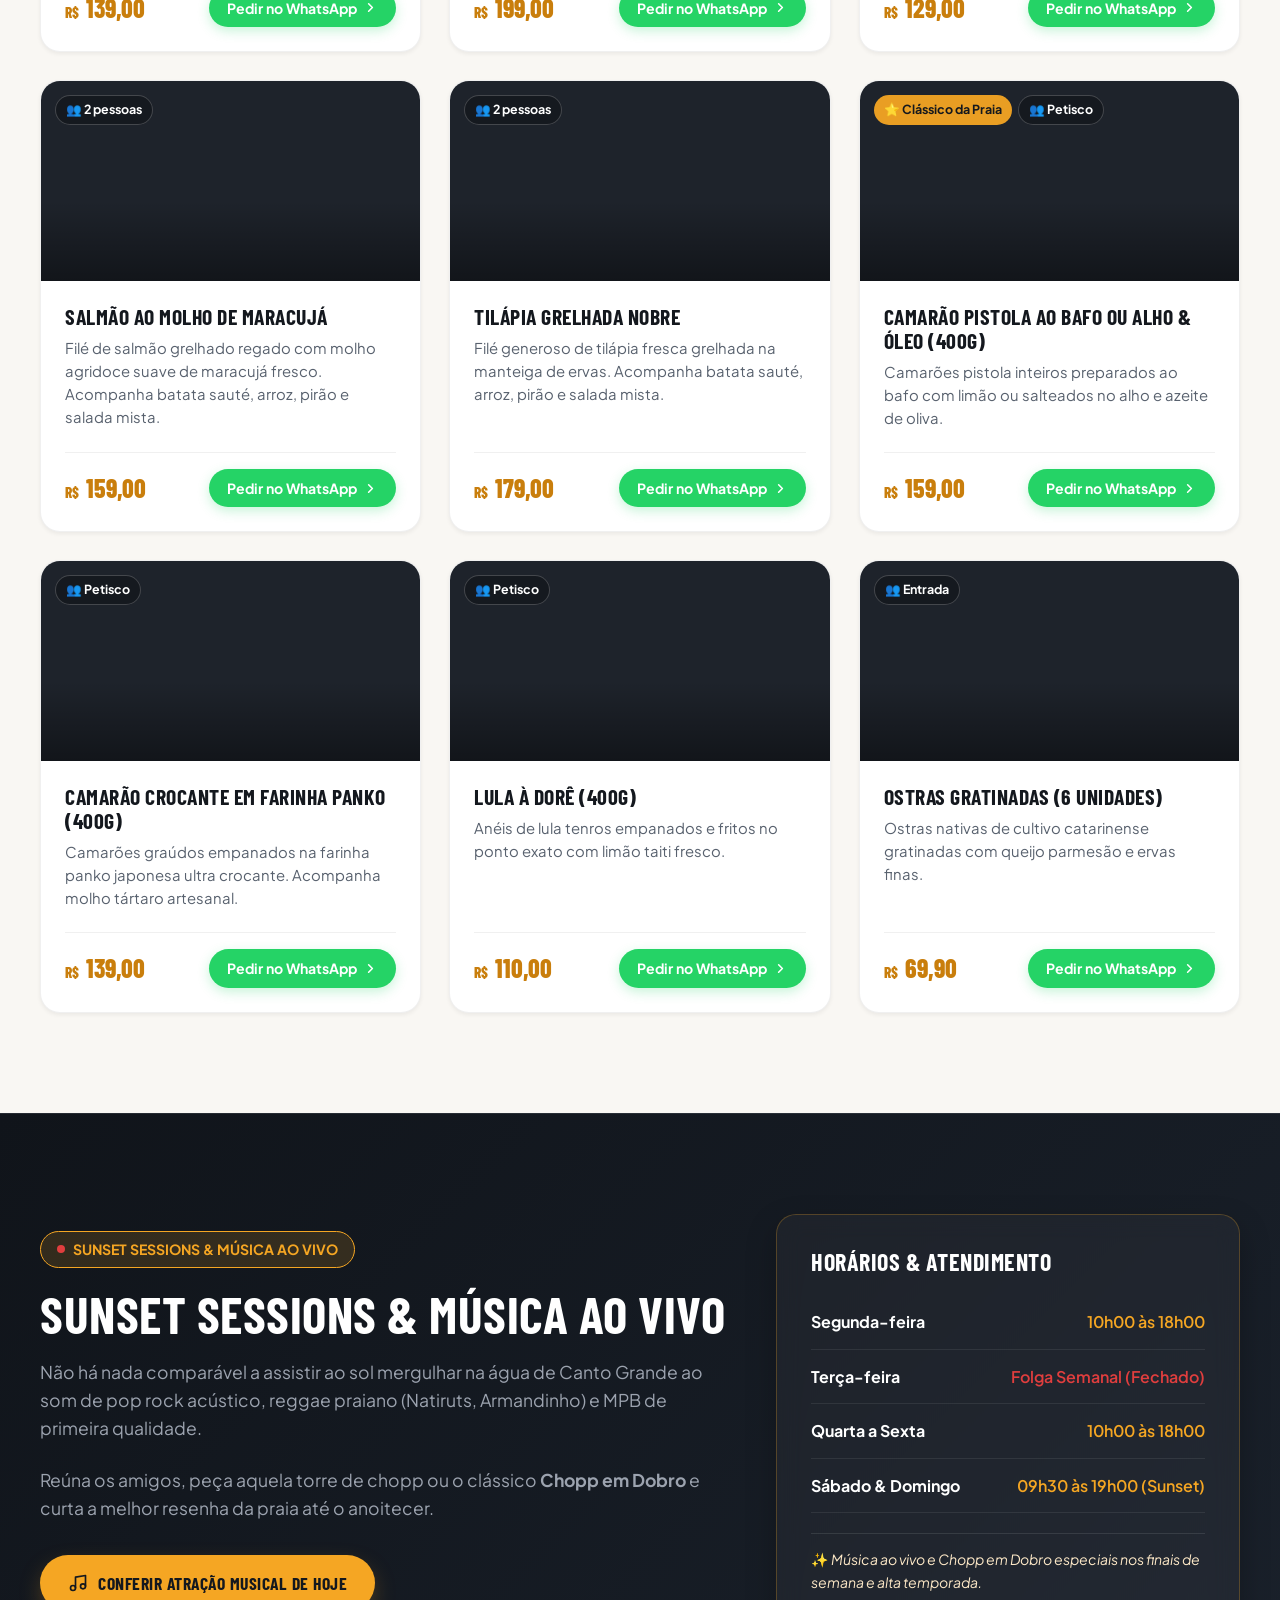
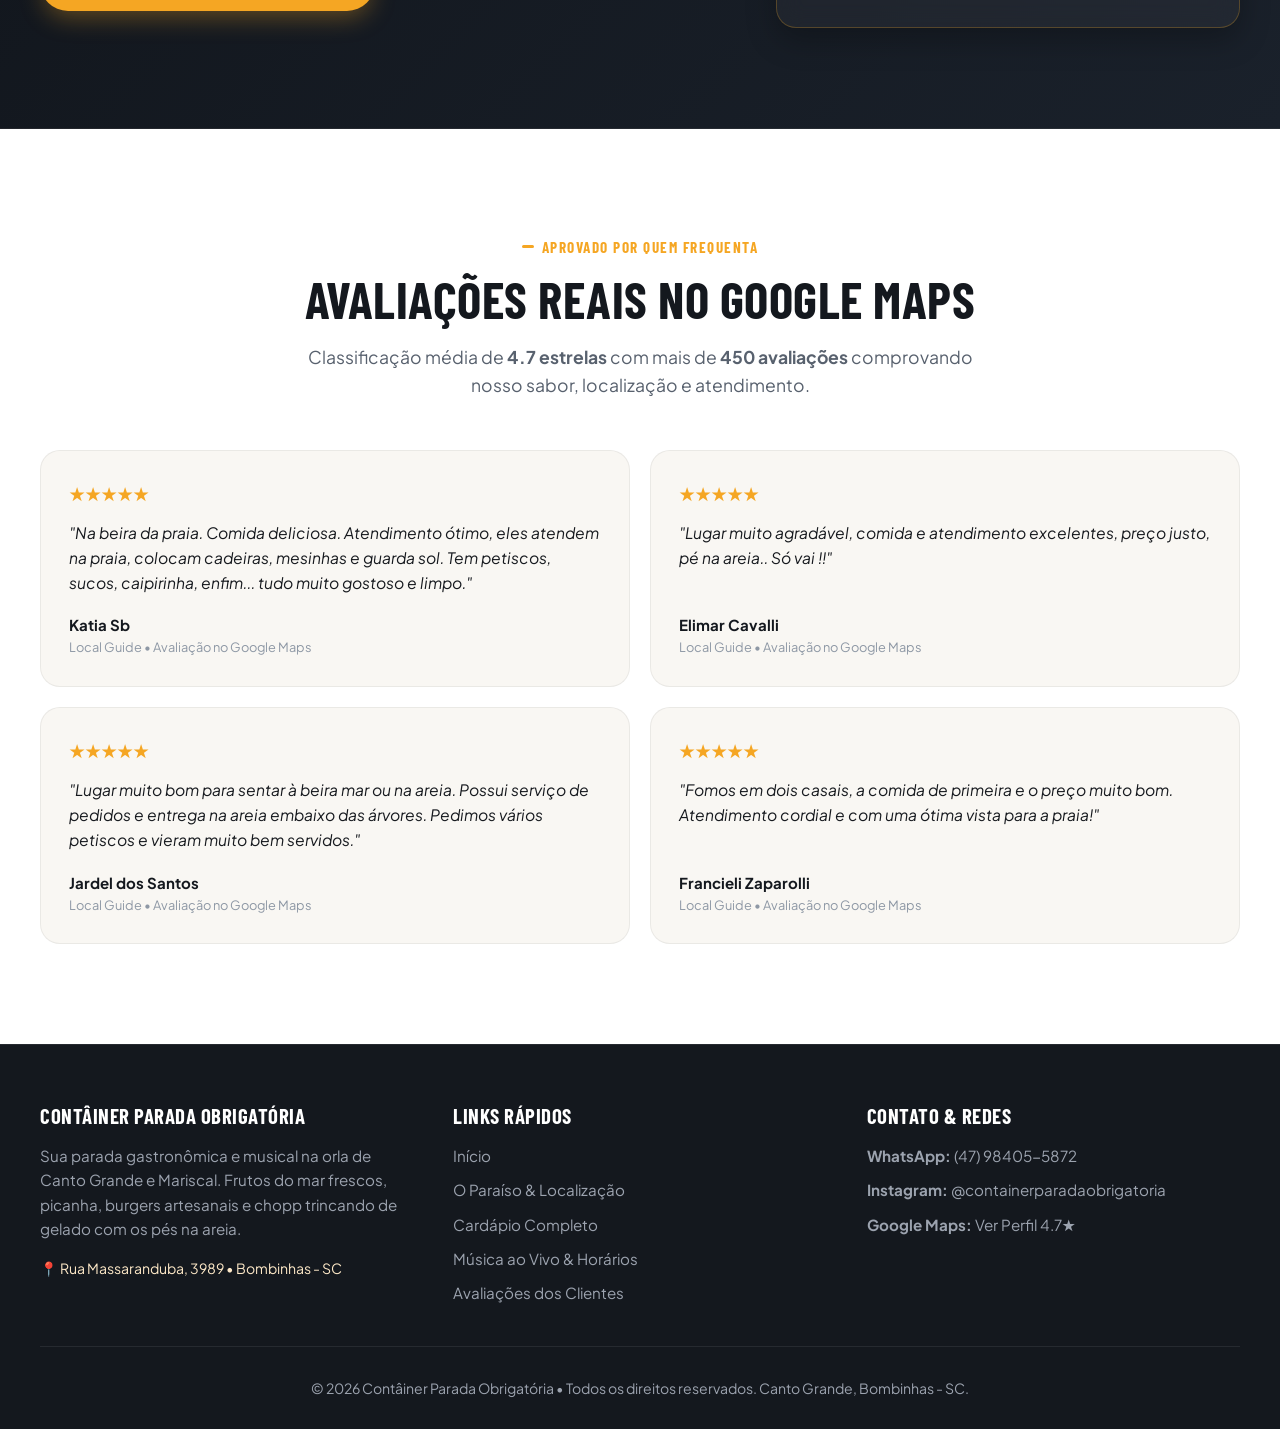
==== commit cef08731: "feat(design): elevate aesthetic to Design Studio standard (bento grid, gastronomy photography, unifi" ====
--- a/src/index.html
+++ b/src/index.html
@@ -125,16 +125,14 @@
        ======================================================================== -->
   <section id="inicio" class="hero-section">
     <div class="container hero-content">
-      <div class="hero-badges-wrapper">
-        <div class="hero-badge-pill shade">
-          <span>🌿 Sombra Natural Pé na Areia</span>
-        </div>
-        <div class="hero-badge-pill highlight">
-          <span>⭐ 4.7 no Google (454 avaliações)</span>
-        </div>
-        <div class="hero-badge-pill">
-          <span>🍺 Chopp Gelado & Música ao Vivo</span>
-        </div>
+      <div class="hero-status-bar">
+        <span>🌿 Pé na Areia</span>
+        <span class="hero-status-dot">•</span>
+        <span>🌳 Sombra de Árvores Nativas</span>
+        <span class="hero-status-dot">•</span>
+        <span>⭐ 4.7 no Google (454 avaliações)</span>
+        <span class="hero-status-dot">•</span>
+        <span>🍺 Chopp Gelado & Música</span>
       </div>
 
       <h1 class="hero-title">
@@ -209,37 +207,51 @@
         </p>
       </div>
 
-      <div class="location-grid">
-        <div class="location-card">
-          <div class="location-card-icon">🌳</div>
-          <h3 class="location-card-title">Sombra Natural e Fresca</h3>
-          <p class="location-card-text">
-            O raro privilégio de almoçar à beira-mar protegido pela copa de árvores nativas frondosas. Conforto térmico natural mesmo no sol mais quente do verão catarinense.
-          </p>
-        </div>
-
-        <div class="location-card">
-          <div class="location-card-icon">🌅</div>
-          <h3 class="location-card-title">O Sunset Mais Famoso</h3>
-          <p class="location-card-text">
-            Em Canto Grande, o sol se põe diretamente sobre o mar na enseada. Nossa golden hour com chopp em dobro e música ao vivo é um espetáculo diário imperdível.
-          </p>
-        </div>
-
-        <div class="location-card">
-          <div class="location-card-icon">🏖️</div>
-          <h3 class="location-card-title">Estrutura Completa de Praia</h3>
-          <p class="location-card-text">
-            Disponibilizamos cadeiras de praia, guarda-sóis e mesinhas de apoio aos nossos clientes. Você só precisa sentar, relaxar e apreciar a vista.
-          </p>
-        </div>
-
-        <div class="location-card">
-          <div class="location-card-icon">🏄‍♂️</div>
-          <h3 class="location-card-title">Ponto de Encontro</h3>
-          <p class="location-card-text">
-            A parada favorita de quem caminha na praia, dos surfistas após o mar de Mariscal e das famílias que buscam comida farta, saborosa e preço justo.
-          </p>
+      <div class="bento-grid">
+        <div class="bento-card bento-card-hero">
+          <div>
+            <span class="bento-badge green">🌿 Diferencial Raro da Orla</span>
+            <h3 class="bento-title">A Sombra Natural de Árvores Nativas Pé na Areia</h3>
+            <p class="bento-desc">
+              Enquanto a maioria dos quiosques ferve sob lonas abafadas, aqui você almoça uma anchova fresca ou toma aquele chopp trincando protegido pela copa fresca de árvores nativas frondosas bem na beira da areia de Canto Grande.
+            </p>
+          </div>
+          <div style="margin-top: 24px; font-weight: 700; color: #A3E2C0; font-size: 0.95rem;">
+            ✦ Mesas e cadeiras montadas na areia e deck ventilado
+          </div>
+        </div>
+
+        <div class="bento-card bento-card-sunset">
+          <div>
+            <span class="bento-badge amber">🌅 Golden Hour & Chopp em Dobro</span>
+            <h3 class="bento-title">O Espetáculo do Sunset na Baía</h3>
+            <p class="bento-desc">
+              Um dos raros lugares do Brasil onde o sol se põe sobre o mar. Música acústica ao vivo, caipirinhas com frutas frescas e chopp gelado celebrando o entardecer.
+            </p>
+          </div>
+          <div style="margin-top: 24px; font-weight: 700; color: var(--color-gold-light); font-size: 0.95rem;">
+            ✦ Ponto de encontro oficial do pôr do sol
+          </div>
+        </div>
+
+        <div class="bento-card bento-card-structure">
+          <div>
+            <span class="bento-badge blue">🏖️ Estrutura Própria</span>
+            <h3 class="bento-title">Guarda-Sóis e Cadeiras Gratuitos</h3>
+            <p class="bento-desc">
+              Chegou na praia de mãos abanando? Nossos garçons montam cadeiras e guarda-sóis próprios para você. Sem taxa de aluguel de praia e com atendimento até a toalha.
+            </p>
+          </div>
+        </div>
+
+        <div class="bento-card bento-card-meeting">
+          <div>
+            <span class="bento-badge blue">🏄‍♂️ Encruzilhada Nobre</span>
+            <h3 class="bento-title">O Ponto de Encontro Mariscal & Canto Grande</h3>
+            <p class="bento-desc">
+              A poucos metros das ondas de Mariscal e na tranquilidade da enseada de Canto Grande. Fácil de chegar, fácil de estacionar e impossível de não querer ficar.
+            </p>
+          </div>
         </div>
       </div>
 
@@ -321,7 +333,8 @@
     <div class="container music-box">
       <div>
         <div class="music-badge">
-          <span>🎸 Vibe Costeira</span>
+          <span class="pulse-dot"></span>
+          <span>Sunset Sessions & Música ao Vivo</span>
         </div>
         <h2 class="section-title light">SUNSET SESSIONS & MÚSICA AO VIVO</h2>
         <p class="section-desc light" style="margin-bottom: 24px;">
@@ -500,7 +513,7 @@
   <!-- Fallback Embedded Data para visualização local imediata sem depender de servidor HTTP -->
   <script>
     // Carregamento resiliente do cardápio caso rodando via protocolo file://
-    window.__MENU_DATA__ = {"categorias": [{"id": "peixes_frutos_do_mar", "nome": "Pescados & Frutos do Mar", "icone": "fish", "descricao": "Pescados frescos e clássicos litorâneos preparados na hora, servidos à la carte com acompanhamentos nobres."}, {"id": "carnes_grelhados", "nome": "Carnes & Grelhados", "icone": "flame", "descricao": "Cortes nobres preparados na brasa e chapa quente, suculentos e bem servidos."}, {"id": "hamburgueres", "nome": "Hambúrgueres Artesanais", "icone": "beef", "descricao": "Pão brioche tostado na manteiga, blend da casa 150g no ponto certo e acompanhados de fritas crocantes."}, {"id": "petiscos_empanadas", "nome": "Petiscos & Empanadas", "icone": "utensils", "descricao": "Tábuas gigantes para compartilhar na areia, pastéis crocantes com maionese caseira e autênticas empanadas argentinas."}, {"id": "chopes_drinks", "nome": "Chopes, Drinks & Bar", "icone": "beer", "descricao": "Chopp artesanal trincando de gelado, torres de 1L e 2L, coquetelaria autoral e caipirinhas tropicais."}, {"id": "sobremesas_cafes", "nome": "Cafés & Sobremesas", "icone": "coffee", "descricao": "Para adoçar o dia na praia: churros gourmet, petit gateau, açaí bem gelado e crepes franceses."}], "itens": [{"id": "anchova_grelhada", "categoria": "peixes_frutos_do_mar", "nome": "Anchova Grelhada Especial", "preco": "139,00", "serve": "2 pessoas", "destaque": "Carro-Chefe da Casa", "descricao": "Anchova fresca grelhada no ponto perfeito com tempero da casa. Acompanha arroz branco soltinho, pirão de peixe tradicional de Bombinhas, batata sauté e salada mista fresca.", "foto": "anchova.webp"}, {"id": "polvo_galega", "categoria": "peixes_frutos_do_mar", "nome": "Polvo à Galega (400g)", "preco": "199,00", "serve": "2 pessoas", "destaque": "Alta Gastronomia", "descricao": "Tentáculos de polvo macios e dourados com azeite de oliva extra virgem e páprica. Acompanha batatas inglesas cozidas no vapor.", "foto": "polvo.webp"}, {"id": "camarao_milanesa", "categoria": "peixes_frutos_do_mar", "nome": "Camarão à Milanesa", "preco": "129,00", "serve": "2 pessoas", "destaque": "Mais Pedido na Orla", "descricao": "Camarões selecionados empanados em crosta dourada e sequinha. Acompanha batata frita, arroz, feijão e salada mista.", "foto": "camarao.webp"}, {"id": "salmao_maracuja", "categoria": "peixes_frutos_do_mar", "nome": "Salmão ao Molho de Maracujá", "preco": "159,00", "serve": "2 pessoas", "descricao": "Filé de salmão grelhado regado com molho agridoce suave de maracujá fresco. Acompanha batata sauté, arroz, pirão e salada mista.", "foto": "salmao.webp"}, {"id": "tilapia_grelhada", "categoria": "peixes_frutos_do_mar", "nome": "Tilápia Grelhada Nobre", "preco": "179,00", "serve": "2 pessoas", "descricao": "Filé generoso de tilápia fresca grelhada na manteiga de ervas. Acompanha batata sauté, arroz, pirão e salada mista.", "foto": "tilapia.webp"}, {"id": "camarao_pistola", "categoria": "peixes_frutos_do_mar", "nome": "Camarão Pistola ao Bafo ou Alho & Óleo (400g)", "preco": "159,00", "serve": "Petisco", "destaque": "Clássico da Praia", "descricao": "Camarões pistola inteiros preparados ao bafo com limão ou salteados no alho e azeite de oliva.", "foto": "pistola.webp"}, {"id": "camarao_panko", "categoria": "peixes_frutos_do_mar", "nome": "Camarão Crocante em Farinha Panko (400g)", "preco": "139,00", "serve": "Petisco", "descricao": "Camarões graúdos empanados na farinha panko japonesa ultra crocante. Acompanha molho tártaro artesanal.", "foto": "panko.webp"}, {"id": "lula_dourada", "categoria": "peixes_frutos_do_mar", "nome": "Lula à Dorê (400g)", "preco": "110,00", "serve": "Petisco", "descricao": "Anéis de lula tenros empanados e fritos no ponto exato com limão taiti fresco.", "foto": "lula.webp"}, {"id": "ostras_gratinadas", "categoria": "peixes_frutos_do_mar", "nome": "Ostras Gratinadas (6 unidades)", "preco": "69,90", "serve": "Entrada", "descricao": "Ostras nativas de cultivo catarinense gratinadas com queijo parmesão e ervas finas.", "foto": "ostras.webp"}, {"id": "picanha_chapa", "categoria": "carnes_grelhados", "nome": "Picanha na Chapa Nobre", "preco": "169,00", "serve": "2 pessoas", "destaque": "Corte Nobre", "descricao": "Fatias espessas de picanha de primeira seladas ao ponto na chapa bem quente. Acompanha batata frita crocante, arroz, feijão, farofa temperada, salada mista e molho da casa.", "foto": "picanha.webp"}, {"id": "frango_parmegiana", "categoria": "carnes_grelhados", "nome": "Parmegiana da Parada", "preco": "95,00", "serve": "2 pessoas", "destaque": "Eleita a Melhor da Região", "descricao": "Filé de frango empanado artesanal, coberto com molho de tomate pelati caseiro e queijo derretido em abundância. Acompanha polenta frita, arroz, feijão e salada mista.", "foto": "parmegiana.webp"}, {"id": "contra_file", "categoria": "carnes_grelhados", "nome": "Contra Filé Grelhado", "preco": "119,00", "serve": "2 pessoas", "descricao": "Bife de contrafilé macio e suculento com alho confitado. Acompanha batata frita, arroz, feijão e salada mista.", "foto": "contrafile.webp"}, {"id": "bisteca_carre", "categoria": "carnes_grelhados", "nome": "Bisteca de Carré Suíno", "preco": "129,00", "serve": "2 pessoas", "descricao": "Carré suíno grelhado com molho barbecue especial. Acompanha polenta crocante, arroz, feijão, salada mista e farofa.", "foto": "carre.webp"}, {"id": "burguer_obrigatorio", "categoria": "hamburgueres", "nome": "Burguer Obrigatório e Fritas", "preco": "55,00", "destaque": "Especial da Casa", "descricao": "Pão brioche selado, hambúrguer artesanal da casa 150g, fatias de bacon crocante, cheddar cremoso, mozzarella, maionese artesanal, alface, tomate, picles e cebola roxa. Acompanha fritas.", "foto": "burguer_obrigatorio.webp"}, {"id": "burguer_melt_crispy", "categoria": "hamburgueres", "nome": "Burguer Melt Crispy e Fritas", "preco": "58,00", "destaque": "Sucesso de Pedidos", "descricao": "Pão brioche, blend 150g, bacon crocante, cheddar derretido, maionese especial, cebola crispy dourada e um irresistível toque de melado de cana. Acompanha fritas.", "foto": "burguer_melt.webp"}, {"id": "burguer_duplo", "categoria": "hamburgueres", "nome": "Burguer Duplo 300g e Fritas", "preco": "49,00", "descricao": "Dois hambúrgueres artesanais de 150g (300g total de carne pura), maionese da casa, mozzarella derretida, alface e tomate no pão brioche. Acompanha fritas.", "foto": "burguer_duplo.webp"}, {"id": "burguer_bacon", "categoria": "hamburgueres", "nome": "Burguer Bacon e Fritas", "preco": "48,00", "descricao": "Pão brioche, hambúrguer 150g, fatias generosas de bacon artesanal, maionese, mozzarella, alface e tomate fresco. Acompanha fritas.", "foto": "burguer_bacon.webp"}, {"id": "burguer_vegetariano", "categoria": "hamburgueres", "nome": "Burguer Vegetariano e Fritas", "preco": "42,00", "descricao": "Pão brioche, ovo frito no ponto, maionese, cebola roxa, alface, tomate, picles e cenoura ralada fresca. Acompanha fritas.", "foto": "burguer_veg.webp"}, {"id": "burguer_kids", "categoria": "hamburgueres", "nome": "Burguer Kids", "preco": "26,00", "descricao": "Pão brioche macio, hambúrguer da casa 100g bem passado, queijo mozzarella e maionese suave.", "foto": "burguer_kids.webp"}, {"id": "tabua_parada", "categoria": "petiscos_empanadas", "nome": "Tábua da Parada (2.0 kg)", "preco": "289,00", "serve": "4 a 6 pessoas", "destaque": "A Maior da Orla", "descricao": "O banquete definitivo da praia: camarão à milanesa, anéis de lula, iscas de peixe, marisco à milanesa, bolinhos de peixe artesanais, bolinhos de camarão com queijo e batata frita crocante.", "foto": "tabua_parada.webp"}, {"id": "trevo_container", "categoria": "petiscos_empanadas", "nome": "Trevo Contâiner (1.2 kg)", "preco": "189,00", "serve": "3 a 4 pessoas", "descricao": "Combinação campeã com camarão sequinho, anéis de lula fritos, iscas de peixe empanadas e batata frita bem servida.", "foto": "trevo.webp"}, {"id": "empanadas_argentinas", "categoria": "petiscos_empanadas", "nome": "Empanadas Argentinas Artesanais", "preco": "16,00", "serve": "Unidade", "destaque": "Tradição Portenha", "descricao": "Massa folhada artesanal dourada no forno nos sabores clássicos: Carne Tradicional, Caprese, Frango Suave e Calabresa com Queijo.", "foto": "empanadas.webp"}, {"id": "pasteis_especiais", "categoria": "petiscos_empanadas", "nome": "Pastéis da Casa com Maionese Artesanal", "preco": "26,00", "serve": "Unidade", "descricao": "Pastel grande de feira frito na hora com massa crocante nos recheios: Queijo, Carne, Frango, 4 Queijos (R$ 32) ou Camarão com Catupiry (R$ 39). Acompanha maionese verde caseira.", "foto": "pastel.webp"}, {"id": "chopp_pilsen", "categoria": "chopes_drinks", "nome": "Chopp Pilsen Premium (400ml)", "preco": "16,00", "destaque": "Trincando de Gelado", "descricao": "Corpo leve, espuma cremosa e colarinho perfeito. Ideal para refrescar a tarde quente de praia em Canto Grande.", "foto": "chopp_pilsen.webp"}, {"id": "torre_chopp", "categoria": "chopes_drinks", "nome": "Torre de Chopp Pilsen (2 Litros)", "preco": "76,00", "serve": "Galera / Mesa", "destaque": "Chopp Gelado até o Fim", "descricao": "Torre térmica iluminada com tubo congelador interno para manter os 2 litros de chopp estupidamente gelados até o último copo. (Opção de 1L por R$ 39).", "foto": "torre_chopp.webp"}, {"id": "chopp_ipa", "categoria": "chopes_drinks", "nome": "Chopp Session IPA (400ml)", "preco": "18,00", "descricao": "Chopp artesanal lupulado com notas cítricas e tropicais. Corpo médio-baixo, extremamente refrescante para o clima de praia.", "foto": "chopp_ipa.webp"}, {"id": "chopp_vinho_rose", "categoria": "chopes_drinks", "nome": "Chopp de Vinho Rosé 'Safra Rosé' (1,5L)", "preco": "45,00", "destaque": "Sabor de Verão o Ano Todo", "descricao": "Mistura especial de uvas nobres com leveza e notas frutadas com a refrescância do espumante.", "foto": "chopp_rose.webp"}, {"id": "pina_colada_abacaxi", "categoria": "chopes_drinks", "nome": "Pina Colada no Abacaxi Natural", "preco": "39,00", "destaque": "Instagramável", "descricao": "Rum Bacardi, leite de coco, abacaxi e leite condensado servidos esculpidos dentro da própria fruta inteira.", "foto": "pina_colada.webp"}, {"id": "maracujohnnie", "categoria": "chopes_drinks", "nome": "Maracujohnnie", "preco": "34,90", "descricao": "Whisky Johnnie Walker Blonde, polpa de maracujá fresco e refrigerante Schweppes citrus gelado com gelo cristalino.", "foto": "maracujohnnie.webp"}, {"id": "caipira_obrigatoria", "categoria": "chopes_drinks", "nome": "Caipirinha Obrigatória", "preco": "30,00", "descricao": "Vodka Smirnoff misturada com infusão de maracujá fresco e morangos selecionados macerados com açúcar.", "foto": "caipira_obrigatoria.webp"}, {"id": "aperol_spritz", "categoria": "chopes_drinks", "nome": "Aperol Spritz", "preco": "34,00", "descricao": "Aperol, espumante Brut borbulhante, água com gás e fatia de laranja bahia fresca.", "foto": "aperol.webp"}, {"id": "churros_gourmet", "categoria": "sobremesas_cafes", "nome": "Churros Gourmet (Porção com 7 mini)", "preco": "15,00", "destaque": "Queridinho da Praia", "descricao": "Mini churros crocantes polvilhados com açúcar e canela, servidos quentinhos com doce de leite artesanal cremoso.", "foto": "churros.webp"}, {"id": "acai_tigela", "categoria": "sobremesas_cafes", "nome": "Açaí na Tigela Puro (400ml)", "preco": "35,00", "destaque": "Pós-Surf / Energia", "descricao": "Cremoso e bem gelado, acompanhado de banana em rodelas, granola crocante, leite em pó e leite condensado. (Opção 200ml por R$ 25).", "foto": "acai.webp"}, {"id": "petit_gateau", "categoria": "sobremesas_cafes", "nome": "Petit Gateau com Sorvete", "preco": "28,00", "descricao": "Bolinho de chocolate com recheio cremoso escorrendo, servido com bola de sorvete de creme e calda de chocolate.", "foto": "petit_gateau.webp"}]};
+    window.__MENU_DATA__ = {"categorias": [{"id": "peixes_frutos_do_mar", "nome": "Pescados & Frutos do Mar", "icone": "fish", "descricao": "Pescados frescos e clássicos litorâneos preparados na hora, servidos à la carte com acompanhamentos nobres."}, {"id": "carnes_grelhados", "nome": "Carnes & Grelhados", "icone": "flame", "descricao": "Cortes nobres preparados na brasa e chapa quente, suculentos e bem servidos."}, {"id": "hamburgueres", "nome": "Hambúrgueres Artesanais", "icone": "beef", "descricao": "Pão brioche tostado na manteiga, blend da casa 150g no ponto certo e acompanhados de fritas crocantes."}, {"id": "petiscos_empanadas", "nome": "Petiscos & Empanadas", "icone": "utensils", "descricao": "Tábuas gigantes para compartilhar na areia, pastéis crocantes com maionese caseira e autênticas empanadas argentinas."}, {"id": "chopes_drinks", "nome": "Chopes, Drinks & Bar", "icone": "beer", "descricao": "Chopp artesanal trincando de gelado, torres de 1L e 2L, coquetelaria autoral e caipirinhas tropicais."}, {"id": "sobremesas_cafes", "nome": "Cafés & Sobremesas", "icone": "coffee", "descricao": "Para adoçar o dia na praia: churros gourmet, petit gateau, açaí bem gelado e crepes franceses."}], "itens": [{"id": "anchova_grelhada", "categoria": "peixes_frutos_do_mar", "nome": "Anchova Grelhada Especial", "preco": "139,00", "serve": "2 pessoas", "destaque": "Carro-Chefe da Casa", "descricao": "Anchova fresca grelhada no ponto perfeito com tempero da casa. Acompanha arroz branco soltinho, pirão de peixe tradicional de Bombinhas, batata sauté e salada mista fresca.", "foto": "https://images.unsplash.com/photo-1519708227418-c8fd9a32b7a2?auto=format&fit=crop&w=600&q=80"}, {"id": "polvo_galega", "categoria": "peixes_frutos_do_mar", "nome": "Polvo à Galega (400g)", "preco": "199,00", "serve": "2 pessoas", "destaque": "Alta Gastronomia", "descricao": "Tentáculos de polvo macios e dourados com azeite de oliva extra virgem e páprica. Acompanha batatas inglesas cozidas no vapor.", "foto": "https://images.unsplash.com/photo-1544025162-d76694265947?auto=format&fit=crop&w=600&q=80"}, {"id": "camarao_milanesa", "categoria": "peixes_frutos_do_mar", "nome": "Camarão à Milanesa", "preco": "129,00", "serve": "2 pessoas", "destaque": "Mais Pedido na Orla", "descricao": "Camarões selecionados empanados em crosta dourada e sequinha. Acompanha batata frita, arroz, feijão e salada mista.", "foto": "https://images.unsplash.com/photo-1532550907401-a500c9a57435?auto=format&fit=crop&w=600&q=80"}, {"id": "salmao_maracuja", "categoria": "peixes_frutos_do_mar", "nome": "Salmão ao Molho de Maracujá", "preco": "159,00", "serve": "2 pessoas", "descricao": "Filé de salmão grelhado regado com molho agridoce suave de maracujá fresco. Acompanha batata sauté, arroz, pirão e salada mista.", "foto": "https://images.unsplash.com/photo-1467003909585-2f8a72700288?auto=format&fit=crop&w=600&q=80"}, {"id": "tilapia_grelhada", "categoria": "peixes_frutos_do_mar", "nome": "Tilápia Grelhada Nobre", "preco": "179,00", "serve": "2 pessoas", "descricao": "Filé generoso de tilápia fresca grelhada na manteiga de ervas. Acompanha batata sauté, arroz, pirão e salada mista.", "foto": "https://images.unsplash.com/photo-1534422298391-e4f8c172dddb?auto=format&fit=crop&w=600&q=80"}, {"id": "camarao_pistola", "categoria": "peixes_frutos_do_mar", "nome": "Camarão Pistola ao Bafo ou Alho & Óleo (400g)", "preco": "159,00", "serve": "Petisco", "destaque": "Clássico da Praia", "descricao": "Camarões pistola inteiros preparados ao bafo com limão ou salteados no alho e azeite de oliva.", "foto": "https://images.unsplash.com/photo-1565680018434-b513d5e5fd47?auto=format&fit=crop&w=600&q=80"}, {"id": "camarao_panko", "categoria": "peixes_frutos_do_mar", "nome": "Camarão Crocante em Farinha Panko (400g)", "preco": "139,00", "serve": "Petisco", "descricao": "Camarões graúdos empanados na farinha panko japonesa ultra crocante. Acompanha molho tártaro artesanal.", "foto": "https://images.unsplash.com/photo-1559742811-822873691df8?auto=format&fit=crop&w=600&q=80"}, {"id": "lula_dourada", "categoria": "peixes_frutos_do_mar", "nome": "Lula à Dorê (400g)", "preco": "110,00", "serve": "Petisco", "descricao": "Anéis de lula tenros empanados e fritos no ponto exato com limão taiti fresco.", "foto": "https://images.unsplash.com/photo-1604909052743-94e838986d24?auto=format&fit=crop&w=600&q=80"}, {"id": "ostras_gratinadas", "categoria": "peixes_frutos_do_mar", "nome": "Ostras Gratinadas (6 unidades)", "preco": "69,90", "serve": "Entrada", "descricao": "Ostras nativas de cultivo catarinense gratinadas com queijo parmesão e ervas finas.", "foto": "https://images.unsplash.com/photo-1532336414038-cf19250c5757?auto=format&fit=crop&w=600&q=80"}, {"id": "picanha_chapa", "categoria": "carnes_grelhados", "nome": "Picanha na Chapa Nobre", "preco": "169,00", "serve": "2 pessoas", "destaque": "Corte Nobre", "descricao": "Fatias espessas de picanha de primeira seladas ao ponto na chapa bem quente. Acompanha batata frita crocante, arroz, feijão, farofa temperada, salada mista e molho da casa.", "foto": "https://images.unsplash.com/photo-1558030006-450675393462?auto=format&fit=crop&w=600&q=80"}, {"id": "frango_parmegiana", "categoria": "carnes_grelhados", "nome": "Parmegiana da Parada", "preco": "95,00", "serve": "2 pessoas", "destaque": "Eleita a Melhor da Região", "descricao": "Filé de frango empanado artesanal, coberto com molho de tomate pelati caseiro e queijo derretido em abundância. Acompanha polenta frita, arroz, feijão e salada mista.", "foto": "https://images.unsplash.com/photo-1632778149955-e80f8ceca2e8?auto=format&fit=crop&w=600&q=80"}, {"id": "contra_file", "categoria": "carnes_grelhados", "nome": "Contra Filé Grelhado", "preco": "119,00", "serve": "2 pessoas", "descricao": "Bife de contrafilé macio e suculento com alho confitado. Acompanha batata frita, arroz, feijão e salada mista.", "foto": "https://images.unsplash.com/photo-1544025162-d76694265947?auto=format&fit=crop&w=600&q=80"}, {"id": "bisteca_carre", "categoria": "carnes_grelhados", "nome": "Bisteca de Carré Suíno", "preco": "129,00", "serve": "2 pessoas", "descricao": "Carré suíno grelhado com molho barbecue especial. Acompanha polenta crocante, arroz, feijão, salada mista e farofa.", "foto": "https://images.unsplash.com/photo-1544025162-d76694265947?auto=format&fit=crop&w=600&q=80"}, {"id": "burguer_obrigatorio", "categoria": "hamburgueres", "nome": "Burguer Obrigatório e Fritas", "preco": "55,00", "destaque": "Especial da Casa", "descricao": "Pão brioche selado, hambúrguer artesanal da casa 150g, fatias de bacon crocante, cheddar cremoso, mozzarella, maionese artesanal, alface, tomate, picles e cebola roxa. Acompanha fritas.", "foto": "https://images.unsplash.com/photo-1568901346375-23c9450c58cd?auto=format&fit=crop&w=600&q=80"}, {"id": "burguer_melt_crispy", "categoria": "hamburgueres", "nome": "Burguer Melt Crispy e Fritas", "preco": "58,00", "destaque": "Sucesso de Pedidos", "descricao": "Pão brioche, blend 150g, bacon crocante, cheddar derretido, maionese especial, cebola crispy dourada e um irresistível toque de melado de cana. Acompanha fritas.", "foto": "https://images.unsplash.com/photo-1586190848861-99aa4a171e90?auto=format&fit=crop&w=600&q=80"}, {"id": "burguer_duplo", "categoria": "hamburgueres", "nome": "Burguer Duplo 300g e Fritas", "preco": "49,00", "descricao": "Dois hambúrgueres artesanais de 150g (300g total de carne pura), maionese da casa, mozzarella derretida, alface e tomate no pão brioche. Acompanha fritas.", "foto": "https://images.unsplash.com/photo-1586816001966-79b736744398?auto=format&fit=crop&w=600&q=80"}, {"id": "burguer_bacon", "categoria": "hamburgueres", "nome": "Burguer Bacon e Fritas", "preco": "48,00", "descricao": "Pão brioche, hambúrguer 150g, fatias generosas de bacon artesanal, maionese, mozzarella, alface e tomate fresco. Acompanha fritas.", "foto": "https://images.unsplash.com/photo-1553979459-d2229ba7433b?auto=format&fit=crop&w=600&q=80"}, {"id": "burguer_vegetariano", "categoria": "hamburgueres", "nome": "Burguer Vegetariano e Fritas", "preco": "42,00", "descricao": "Pão brioche, ovo frito no ponto, maionese, cebola roxa, alface, tomate, picles e cenoura ralada fresca. Acompanha fritas.", "foto": "https://images.unsplash.com/photo-1520072959219-c595dc870360?auto=format&fit=crop&w=600&q=80"}, {"id": "burguer_kids", "categoria": "hamburgueres", "nome": "Burguer Kids", "preco": "26,00", "descricao": "Pão brioche macio, hambúrguer da casa 100g bem passado, queijo mozzarella e maionese suave.", "foto": "https://images.unsplash.com/photo-1550547660-d9450f859349?auto=format&fit=crop&w=600&q=80"}, {"id": "tabua_parada", "categoria": "petiscos_empanadas", "nome": "Tábua da Parada (2.0 kg)", "preco": "289,00", "serve": "4 a 6 pessoas", "destaque": "A Maior da Orla", "descricao": "O banquete definitivo da praia: camarão à milanesa, anéis de lula, iscas de peixe, marisco à milanesa, bolinhos de peixe artesanais, bolinhos de camarão com queijo e batata frita crocante.", "foto": "https://images.unsplash.com/photo-1532550907401-a500c9a57435?auto=format&fit=crop&w=600&q=80"}, {"id": "trevo_container", "categoria": "petiscos_empanadas", "nome": "Trevo Contâiner (1.2 kg)", "preco": "189,00", "serve": "3 a 4 pessoas", "descricao": "Combinação campeã com camarão sequinho, anéis de lula fritos, iscas de peixe empanadas e batata frita bem servida.", "foto": "https://images.unsplash.com/photo-1559742811-822873691df8?auto=format&fit=crop&w=600&q=80"}, {"id": "empanadas_argentinas", "categoria": "petiscos_empanadas", "nome": "Empanadas Argentinas Artesanais", "preco": "16,00", "serve": "Unidade", "destaque": "Tradição Portenha", "descricao": "Massa folhada artesanal dourada no forno nos sabores clássicos: Carne Tradicional, Caprese, Frango Suave e Calabresa com Queijo.", "foto": "https://images.unsplash.com/photo-1628106235973-4554203e0ce6?auto=format&fit=crop&w=600&q=80"}, {"id": "pasteis_especiais", "categoria": "petiscos_empanadas", "nome": "Pastéis da Casa com Maionese Artesanal", "preco": "26,00", "serve": "Unidade", "descricao": "Pastel grande de feira frito na hora com massa crocante nos recheios: Queijo, Carne, Frango, 4 Queijos (R$ 32) ou Camarão com Catupiry (R$ 39). Acompanha maionese verde caseira.", "foto": "https://images.unsplash.com/photo-1628106235973-4554203e0ce6?auto=format&fit=crop&w=600&q=80"}, {"id": "chopp_pilsen", "categoria": "chopes_drinks", "nome": "Chopp Pilsen Premium (400ml)", "preco": "16,00", "destaque": "Trincando de Gelado", "descricao": "Corpo leve, espuma cremosa e colarinho perfeito. Ideal para refrescar a tarde quente de praia em Canto Grande.", "foto": "https://images.unsplash.com/photo-1608270199049-756187799763?auto=format&fit=crop&w=600&q=80"}, {"id": "torre_chopp", "categoria": "chopes_drinks", "nome": "Torre de Chopp Pilsen (2 Litros)", "preco": "76,00", "serve": "Galera / Mesa", "destaque": "Chopp Gelado até o Fim", "descricao": "Torre térmica iluminada com tubo congelador interno para manter os 2 litros de chopp estupidamente gelados até o último copo. (Opção de 1L por R$ 39).", "foto": "https://images.unsplash.com/photo-1535958636474-b021ee887b13?auto=format&fit=crop&w=600&q=80"}, {"id": "chopp_ipa", "categoria": "chopes_drinks", "nome": "Chopp Session IPA (400ml)", "preco": "18,00", "descricao": "Chopp artesanal lupulado com notas cítricas e tropicais. Corpo médio-baixo, extremamente refrescante para o clima de praia.", "foto": "https://images.unsplash.com/photo-1571613316887-6f8d5cbf7ef7?auto=format&fit=crop&w=600&q=80"}, {"id": "chopp_vinho_rose", "categoria": "chopes_drinks", "nome": "Chopp de Vinho Rosé 'Safra Rosé' (1,5L)", "preco": "45,00", "destaque": "Sabor de Verão o Ano Todo", "descricao": "Mistura especial de uvas nobres com leveza e notas frutadas com a refrescância do espumante.", "foto": "https://images.unsplash.com/photo-1510812431401-41d2bd2722f3?auto=format&fit=crop&w=600&q=80"}, {"id": "pina_colada_abacaxi", "categoria": "chopes_drinks", "nome": "Pina Colada no Abacaxi Natural", "preco": "39,00", "destaque": "Instagramável", "descricao": "Rum Bacardi, leite de coco, abacaxi e leite condensado servidos esculpidos dentro da própria fruta inteira.", "foto": "https://images.unsplash.com/photo-1551024709-8f23befc6f87?auto=format&fit=crop&w=600&q=80"}, {"id": "maracujohnnie", "categoria": "chopes_drinks", "nome": "Maracujohnnie", "preco": "34,90", "descricao": "Whisky Johnnie Walker Blonde, polpa de maracujá fresco e refrigerante Schweppes citrus gelado com gelo cristalino.", "foto": "https://images.unsplash.com/photo-1514362545857-3bc16c4c7d1b?auto=format&fit=crop&w=600&q=80"}, {"id": "caipira_obrigatoria", "categoria": "chopes_drinks", "nome": "Caipirinha Obrigatória", "preco": "30,00", "descricao": "Vodka Smirnoff misturada com infusão de maracujá fresco e morangos selecionados macerados com açúcar.", "foto": "https://images.unsplash.com/photo-1536935338788-846bb9981813?auto=format&fit=crop&w=600&q=80"}, {"id": "aperol_spritz", "categoria": "chopes_drinks", "nome": "Aperol Spritz", "preco": "34,00", "descricao": "Aperol, espumante Brut borbulhante, água com gás e fatia de laranja bahia fresca.", "foto": "https://images.unsplash.com/photo-1560512823-829485b8bf24?auto=format&fit=crop&w=600&q=80"}, {"id": "churros_gourmet", "categoria": "sobremesas_cafes", "nome": "Churros Gourmet (Porção com 7 mini)", "preco": "15,00", "destaque": "Queridinho da Praia", "descricao": "Mini churros crocantes polvilhados com açúcar e canela, servidos quentinhos com doce de leite artesanal cremoso.", "foto": "https://images.unsplash.com/photo-1624300629298-e9de39c13be5?auto=format&fit=crop&w=600&q=80"}, {"id": "acai_tigela", "categoria": "sobremesas_cafes", "nome": "Açaí na Tigela Puro (400ml)", "preco": "35,00", "destaque": "Pós-Surf / Energia", "descricao": "Cremoso e bem gelado, acompanhado de banana em rodelas, granola crocante, leite em pó e leite condensado. (Opção 200ml por R$ 25).", "foto": "https://images.unsplash.com/photo-1590301157890-4810ed352733?auto=format&fit=crop&w=600&q=80"}, {"id": "petit_gateau", "categoria": "sobremesas_cafes", "nome": "Petit Gateau com Sorvete", "preco": "28,00", "descricao": "Bolinho de chocolate com recheio cremoso escorrendo, servido com bola de sorvete de creme e calda de chocolate.", "foto": "https://images.unsplash.com/photo-1606313564200-e75d5e30476c?auto=format&fit=crop&w=600&q=80"}]};
   </script>
   <script src="./js/menu.js"></script>
 </body>
--- a/src/styles/main.css
+++ b/src/styles/main.css
@@ -140,54 +140,23 @@
 .btn-secondary {
   background-color: rgba(255, 255, 255, 0.1);
   color: #FFFFFF;
-  border: 1px solid rgba(255, 255, 255, 0.2);
+  border: 1px solid rgba(255, 255, 255, 0.25);
   backdrop-filter: blur(8px);
 }
 
 .btn-secondary:hover {
   background-color: rgba(255, 255, 255, 0.2);
-  border-color: rgba(255, 255, 255, 0.4);
+  border-color: rgba(255, 255, 255, 0.45);
   transform: translateY(-2px);
 }
 
-.btn-whatsapp {
-  background-color: #25D366;
-  color: #FFFFFF;
-  box-shadow: 0 8px 24px -4px rgba(37, 211, 102, 0.4);
-}
-
-.btn-whatsapp:hover {
-  background-color: #20BA5A;
-  transform: translateY(-2px);
-}
-
 .btn-sm {
-  padding: 8px 16px;
+  padding: 8px 18px;
   font-size: 0.95rem;
 }
 
-.badge {
-  display: inline-flex;
-  align-items: center;
-  gap: 6px;
-  padding: 4px 12px;
-  border-radius: var(--radius-pill);
-  font-size: 0.82rem;
-  font-weight: 600;
-}
-
-.badge-serve {
-  background-color: rgba(28, 101, 140, 0.1);
-  color: var(--color-ocean-teal);
-}
-
-.badge-destaque {
-  background-color: rgba(245, 166, 35, 0.15);
-  color: var(--color-gold-dark);
-}
-
 /* ==========================================================================
-   HEADER / NAVBAR FIXA
+   HEADER / NAVBAR FIXA (GLASSMORPHISM)
    ========================================================================== */
 .site-header {
   position: fixed;
@@ -195,8 +164,8 @@
   left: 0;
   width: 100%;
   z-index: 1000;
-  background-color: rgba(20, 24, 30, 0.88);
-  backdrop-filter: blur(14px);
+  background-color: rgba(18, 22, 28, 0.9);
+  backdrop-filter: blur(16px);
   border-bottom: 1px solid var(--color-container-border);
   transition: all var(--transition-normal);
 }
@@ -254,7 +223,7 @@
   gap: 32px;
 }
 
-@media (min-width: 860px) {
+@media (min-width: 920px) {
   .nav-menu {
     display: flex;
   }
@@ -272,84 +241,52 @@
 }
 
 /* ==========================================================================
-   HERO SECTION
+   HERO SECTION COM ATMOSFERA COSTEIRA REAL
    ========================================================================== */
 .hero-section {
   position: relative;
-  background: linear-gradient(175deg, #0E1217 0%, #161C24 60%, #1A222D 100%);
-  color: #FFFFFF;
-  padding-top: 150px;
-  padding-bottom: 100px;
+  background: linear-gradient(180deg, rgba(14, 18, 24, 0.82) 0%, rgba(20, 26, 36, 0.94) 100%),
+              url('https://images.unsplash.com/photo-1507525428034-b723cf961d3e?auto=format&fit=crop&w=1920&q=80') center/cover no-repeat;
+  color: #FFFFFF;
+  padding-top: 140px;
+  padding-bottom: 90px;
   border-bottom: 1px solid var(--color-container-border);
   overflow: hidden;
-}
-
-.hero-section::before {
-  content: '';
-  position: absolute;
-  top: -150px;
-  right: -100px;
-  width: 600px;
-  height: 600px;
-  background: radial-gradient(circle, rgba(245, 166, 35, 0.12) 0%, transparent 70%);
-  pointer-events: none;
-}
-
-.hero-section::after {
-  content: '';
-  position: absolute;
-  bottom: 0;
-  left: 0;
-  width: 100%;
-  height: 40%;
-  background: linear-gradient(to top, rgba(14, 18, 23, 0.9), transparent);
-  pointer-events: none;
 }
 
 .hero-content {
   position: relative;
   z-index: 2;
-  max-width: 860px;
-}
-
-.hero-badges-wrapper {
-  display: flex;
+  max-width: 900px;
+}
+
+/* Status Bar Unificada (Elimina badges empilhados) */
+.hero-status-bar {
+  display: inline-flex;
   flex-wrap: wrap;
-  gap: 10px;
-  margin-bottom: 24px;
-}
-
-.hero-badge-pill {
-  display: inline-flex;
-  align-items: center;
-  gap: 8px;
-  padding: 6px 16px;
+  align-items: center;
+  gap: 12px;
+  padding: 8px 18px;
   background-color: rgba(255, 255, 255, 0.08);
-  border: 1px solid rgba(255, 255, 255, 0.15);
+  border: 1px solid rgba(255, 255, 255, 0.16);
   border-radius: var(--radius-pill);
   font-size: 0.88rem;
   font-weight: 600;
-  color: var(--color-gold-light);
-  backdrop-filter: blur(8px);
-}
-
-.hero-badge-pill.highlight {
-  background-color: rgba(245, 166, 35, 0.2);
-  border-color: var(--color-gold-amber);
-  color: #FFFFFF;
-}
-
-.hero-badge-pill.shade {
-  background-color: rgba(43, 87, 65, 0.3);
-  border-color: rgba(60, 130, 95, 0.4);
-  color: #B5E0C8;
+  color: #FFFFFF;
+  backdrop-filter: blur(12px);
+  margin-bottom: 24px;
+}
+
+.hero-status-dot {
+  color: var(--color-gold-amber);
+  opacity: 0.8;
 }
 
 .hero-title {
-  font-size: clamp(2.6rem, 6vw, 4.8rem);
+  font-size: clamp(2.6rem, 5.8vw, 4.8rem);
   font-weight: 800;
   line-height: 1.05;
-  margin-bottom: 24px;
+  margin-bottom: 22px;
   letter-spacing: -0.5px;
 }
 
@@ -360,17 +297,17 @@
 
 .hero-lead {
   font-size: clamp(1.1rem, 2vw, 1.35rem);
-  color: var(--color-text-light-muted);
+  color: rgba(255, 255, 255, 0.85);
   line-height: 1.6;
-  margin-bottom: 36px;
-  max-width: 740px;
+  margin-bottom: 34px;
+  max-width: 760px;
 }
 
 .hero-actions {
   display: flex;
   flex-wrap: wrap;
   gap: 16px;
-  margin-bottom: 60px;
+  margin-bottom: 50px;
 }
 
 /* Faixa de Pilares em Destaque */
@@ -380,8 +317,8 @@
   display: grid;
   grid-template-columns: repeat(auto-fit, minmax(220px, 1fr));
   gap: 16px;
-  border-top: 1px solid var(--color-container-border);
-  padding-top: 36px;
+  border-top: 1px solid rgba(255, 255, 255, 0.1);
+  padding-top: 32px;
 }
 
 .highlight-item {
@@ -391,16 +328,16 @@
 }
 
 .highlight-icon {
-  width: 40px;
-  height: 40px;
+  width: 42px;
+  height: 42px;
   border-radius: var(--radius-md);
-  background-color: rgba(255, 255, 255, 0.06);
-  border: 1px solid rgba(255, 255, 255, 0.1);
+  background-color: rgba(255, 255, 255, 0.08);
+  border: 1px solid rgba(255, 255, 255, 0.14);
   display: flex;
   align-items: center;
   justify-content: center;
   color: var(--color-gold-amber);
-  font-size: 1.25rem;
+  font-size: 1.3rem;
   flex-shrink: 0;
 }
 
@@ -417,12 +354,11 @@
 }
 
 /* ==========================================================================
-   SEÇÃO DE VALORIZAÇÃO DA LOCALIZAÇÃO ("NOSSO PARAÍSO")
+   BENTO GRID EDITORIAL DE LOCALIZAÇÃO ("NOSSO PARAÍSO")
    ========================================================================== */
 .location-section {
   padding: 100px 0;
   background-color: #FFFFFF;
-  position: relative;
 }
 
 .location-header {
@@ -430,45 +366,136 @@
   max-width: 760px;
   margin-left: auto;
   margin-right: auto;
-  margin-bottom: 60px;
-}
-
-.location-grid {
+  margin-bottom: 54px;
+}
+
+.bento-grid {
   display: grid;
-  grid-template-columns: repeat(auto-fit, minmax(280px, 1fr));
-  gap: 24px;
+  grid-template-columns: 1fr;
+  gap: 20px;
   margin-bottom: 48px;
 }
 
-.location-card {
+@media (min-width: 860px) {
+  .bento-grid {
+    grid-template-columns: repeat(12, 1fr);
+  }
+  .bento-card-hero {
+    grid-column: span 7;
+  }
+  .bento-card-sunset {
+    grid-column: span 5;
+  }
+  .bento-card-structure {
+    grid-column: span 6;
+  }
+  .bento-card-meeting {
+    grid-column: span 6;
+  }
+}
+
+.bento-card {
+  border-radius: var(--radius-lg);
+  padding: 36px 30px;
+  position: relative;
+  overflow: hidden;
+  transition: all var(--transition-normal);
+  display: flex;
+  flex-direction: column;
+  justify-content: space-between;
+}
+
+.bento-card:hover {
+  transform: translateY(-4px);
+  box-shadow: var(--shadow-lg);
+}
+
+.bento-card-hero {
+  background: linear-gradient(135deg, #132E22 0%, #0E2219 100%);
+  color: #FFFFFF;
+  border: 1px solid rgba(43, 87, 65, 0.4);
+}
+
+.bento-card-sunset {
+  background: linear-gradient(135deg, #2A170F 0%, #1A100B 100%);
+  color: #FFFFFF;
+  border: 1px solid rgba(245, 166, 35, 0.3);
+}
+
+.bento-card-structure {
   background-color: var(--color-sand-bg);
-  border: 1px solid rgba(0, 0, 0, 0.06);
-  border-radius: var(--radius-lg);
-  padding: 32px 24px;
-  transition: all var(--transition-normal);
-}
-
-.location-card:hover {
-  transform: translateY(-4px);
-  box-shadow: var(--shadow-md);
-  border-color: rgba(245, 166, 35, 0.3);
-}
-
-.location-card-icon {
-  font-size: 2.2rem;
+  border: 1px solid rgba(0, 0, 0, 0.08);
+  color: var(--color-text-dark);
+}
+
+.bento-card-meeting {
+  background-color: var(--color-sand-bg);
+  border: 1px solid rgba(0, 0, 0, 0.08);
+  color: var(--color-text-dark);
+}
+
+.bento-badge {
+  display: inline-flex;
+  align-items: center;
+  gap: 6px;
+  padding: 4px 12px;
+  border-radius: var(--radius-pill);
+  font-size: 0.8rem;
+  font-weight: 700;
+  text-transform: uppercase;
   margin-bottom: 18px;
-}
-
-.location-card-title {
-  font-size: 1.4rem;
+  width: fit-content;
+}
+
+.bento-badge.green {
+  background-color: rgba(43, 87, 65, 0.4);
+  color: #A3E2C0;
+  border: 1px solid rgba(163, 226, 192, 0.3);
+}
+
+.bento-badge.amber {
+  background-color: rgba(245, 166, 35, 0.2);
+  color: var(--color-gold-light);
+  border: 1px solid var(--color-gold-amber);
+}
+
+.bento-badge.blue {
+  background-color: rgba(28, 101, 140, 0.12);
+  color: var(--color-ocean-teal);
+}
+
+.bento-title {
+  font-size: 1.8rem;
+  line-height: 1.15;
+  margin-bottom: 14px;
+}
+
+.bento-card-hero .bento-title,
+.bento-card-sunset .bento-title {
+  color: #FFFFFF;
+}
+
+.bento-card-structure .bento-title,
+.bento-card-meeting .bento-title {
   color: var(--color-container-dark);
-  margin-bottom: 10px;
-}
-
-.location-card-text {
-  font-size: 0.98rem;
+}
+
+.bento-desc {
+  font-size: 1rem;
+  line-height: 1.6;
+}
+
+.bento-card-hero .bento-desc {
+  color: rgba(255, 255, 255, 0.82);
+}
+
+.bento-card-sunset .bento-desc {
+  color: rgba(255, 255, 255, 0.82);
+}
+
+.bento-card-structure .bento-desc,
+.bento-card-meeting .bento-desc {
   color: var(--color-text-secondary);
-  line-height: 1.6;
 }
 
 /* Banner de Endereço & Acesso */
@@ -520,7 +547,7 @@
 }
 
 /* ==========================================================================
-   SEÇÃO CARDÁPIO DIGITAL INTERATIVO
+   SEÇÃO CARDÁPIO DIGITAL INTERATIVO (DESIGN STUDIO CARDS)
    ========================================================================== */
 .menu-section {
   padding: 100px 0;
@@ -622,7 +649,7 @@
 .menu-items-grid {
   display: grid;
   grid-template-columns: 1fr;
-  gap: 24px;
+  gap: 28px;
 }
 
 @media (min-width: 680px) {
@@ -637,11 +664,12 @@
   }
 }
 
+/* Card Visual Gastronômico */
 .menu-card {
   background-color: #FFFFFF;
   border-radius: var(--radius-lg);
   border: 1px solid rgba(0, 0, 0, 0.06);
-  padding: 24px;
+  overflow: hidden;
   display: flex;
   flex-direction: column;
   justify-content: space-between;
@@ -650,37 +678,76 @@
 }
 
 .menu-card:hover {
-  transform: translateY(-4px);
-  box-shadow: var(--shadow-md);
-  border-color: rgba(245, 166, 35, 0.3);
-}
-
-.menu-card-header {
-  display: flex;
-  align-items: flex-start;
-  justify-content: space-between;
-  gap: 12px;
-  margin-bottom: 14px;
-}
-
-.menu-card-badges {
+  transform: translateY(-5px);
+  box-shadow: var(--shadow-lg);
+  border-color: rgba(245, 166, 35, 0.4);
+}
+
+.menu-card-image-wrap {
+  position: relative;
+  height: 200px;
+  width: 100%;
+  overflow: hidden;
+  background-color: var(--color-container-surface);
+}
+
+.menu-card-img {
+  width: 100%;
+  height: 100%;
+  object-fit: cover;
+  transition: transform 0.4s ease;
+}
+
+.menu-card:hover .menu-card-img {
+  transform: scale(1.06);
+}
+
+.menu-card-overlay {
+  position: absolute;
+  bottom: 0;
+  left: 0;
+  width: 100%;
+  height: 40%;
+  background: linear-gradient(to top, rgba(0, 0, 0, 0.4), transparent);
+}
+
+.menu-card-badges-float {
+  position: absolute;
+  top: 14px;
+  left: 14px;
   display: flex;
   flex-wrap: wrap;
   gap: 6px;
-}
-
-.menu-card-price {
-  font-family: var(--font-display);
-  font-weight: 800;
-  font-size: 1.5rem;
-  color: var(--color-gold-dark);
-  line-height: 1;
-  white-space: nowrap;
-}
-
-.menu-card-price .currency {
-  font-size: 0.9rem;
-  margin-right: 2px;
+  z-index: 2;
+}
+
+.card-badge {
+  display: inline-flex;
+  align-items: center;
+  padding: 4px 10px;
+  border-radius: var(--radius-pill);
+  font-size: 0.78rem;
+  font-weight: 700;
+  backdrop-filter: blur(8px);
+}
+
+.card-badge.badge-destaque {
+  background-color: rgba(245, 166, 35, 0.95);
+  color: var(--color-container-dark);
+}
+
+.card-badge.badge-serve {
+  background-color: rgba(20, 24, 30, 0.85);
+  color: #FFFFFF;
+  border: 1px solid rgba(255, 255, 255, 0.2);
+}
+
+.menu-card-content {
+  padding: 24px;
+  display: flex;
+  flex-direction: column;
+  justify-content: space-between;
+  flex-grow: 1;
 }
 
 .menu-card-title {
@@ -693,27 +760,49 @@
   font-size: 0.93rem;
   color: var(--color-text-secondary);
   line-height: 1.55;
-  margin-bottom: 20px;
-}
-
-.btn-card-whatsapp {
-  width: 100%;
-  display: flex;
-  align-items: center;
-  justify-content: center;
-  gap: 8px;
-  padding: 10px 16px;
-  background-color: rgba(37, 211, 102, 0.1);
-  color: #1EA952;
-  border-radius: var(--radius-md);
-  font-size: 0.9rem;
+  margin-bottom: 22px;
+}
+
+.menu-card-footer {
+  display: flex;
+  align-items: center;
+  justify-content: space-between;
+  border-top: 1px solid rgba(0, 0, 0, 0.06);
+  padding-top: 16px;
+  margin-top: auto;
+}
+
+.menu-card-price-block {
+  font-family: var(--font-display);
+  font-weight: 800;
+  font-size: 1.6rem;
+  color: var(--color-gold-dark);
+  line-height: 1;
+}
+
+.menu-card-price-block .currency {
+  font-size: 0.95rem;
+  margin-right: 2px;
+}
+
+.btn-card-order {
+  display: inline-flex;
+  align-items: center;
+  gap: 6px;
+  padding: 8px 18px;
+  background-color: #25D366;
+  color: #FFFFFF;
+  border-radius: var(--radius-pill);
+  font-size: 0.88rem;
   font-weight: 700;
   transition: all var(--transition-fast);
-}
-
-.btn-card-whatsapp:hover {
-  background-color: #25D366;
-  color: #FFFFFF;
+  box-shadow: 0 4px 12px rgba(37, 211, 102, 0.25);
+}
+
+.btn-card-order:hover {
+  background-color: #20BA5A;
+  transform: translateY(-2px);
+  box-shadow: 0 6px 16px rgba(37, 211, 102, 0.35);
 }
 
 .menu-empty-state {
@@ -726,14 +815,15 @@
 }
 
 /* ==========================================================================
-   SEÇÃO MÚSICA AO VIVO & SUNSET SESSIONS
+   SEÇÃO MÚSICA AO VIVO & SUNSET SESSIONS (NEON AMBER GLOW)
    ========================================================================== */
 .music-section {
   padding: 100px 0;
-  background: linear-gradient(135deg, #12161D 0%, #1D2430 100%);
+  background: linear-gradient(135deg, #10141A 0%, #1A212B 100%);
   color: #FFFFFF;
   border-top: 1px solid var(--color-container-border);
   border-bottom: 1px solid var(--color-container-border);
+  position: relative;
 }
 
 .music-box {
@@ -753,7 +843,7 @@
   display: inline-flex;
   align-items: center;
   gap: 8px;
-  padding: 6px 14px;
+  padding: 6px 16px;
   background-color: rgba(245, 166, 35, 0.15);
   border: 1px solid var(--color-gold-amber);
   border-radius: var(--radius-pill);
@@ -764,12 +854,27 @@
   margin-bottom: 18px;
 }
 
+.pulse-dot {
+  width: 8px;
+  height: 8px;
+  background-color: #E03E3E;
+  border-radius: 50%;
+  animation: pulse 1.5s infinite;
+}
+
+@keyframes pulse {
+  0% { transform: scale(0.95); box-shadow: 0 0 0 0 rgba(224, 62, 62, 0.7); }
+  70% { transform: scale(1); box-shadow: 0 0 0 8px rgba(224, 62, 62, 0); }
+  100% { transform: scale(0.95); box-shadow: 0 0 0 0 rgba(224, 62, 62, 0); }
+}
+
 .music-card-schedule {
-  background-color: rgba(255, 255, 255, 0.05);
-  border: 1px solid rgba(255, 255, 255, 0.12);
+  background-color: rgba(255, 255, 255, 0.04);
+  border: 1px solid rgba(245, 166, 35, 0.25);
   border-radius: var(--radius-lg);
-  padding: 32px;
-  backdrop-filter: blur(10px);
+  padding: 34px;
+  backdrop-filter: blur(12px);
+  box-shadow: 0 12px 30px rgba(0, 0, 0, 0.25);
 }
 
 .schedule-item {
@@ -795,7 +900,7 @@
 }
 
 /* ==========================================================================
-   PROVA SOCIAL (GOOGLE REVIEWS & INSTAGRAM)
+   PROVA SOCIAL (GOOGLE REVIEWS EM GRID 2X2)
    ========================================================================== */
 .reviews-section {
   padding: 100px 0;
@@ -804,23 +909,35 @@
 
 .reviews-grid {
   display: grid;
-  grid-template-columns: repeat(auto-fit, minmax(280px, 1fr));
-  gap: 24px;
+  grid-template-columns: 1fr;
+  gap: 20px;
+}
+
+@media (min-width: 768px) {
+  .reviews-grid {
+    grid-template-columns: repeat(2, 1fr);
+  }
 }
 
 .review-card {
   background-color: var(--color-sand-bg);
   border-radius: var(--radius-lg);
   padding: 28px;
-  border: 1px solid rgba(0, 0, 0, 0.05);
+  border: 1px solid rgba(0, 0, 0, 0.06);
   display: flex;
   flex-direction: column;
   justify-content: space-between;
+  transition: transform var(--transition-fast);
+}
+
+.review-card:hover {
+  transform: translateY(-3px);
+  border-color: rgba(245, 166, 35, 0.3);
 }
 
 .review-stars {
   color: #F5A623;
-  font-size: 1.1rem;
+  font-size: 1.15rem;
   margin-bottom: 12px;
 }
 
@@ -834,12 +951,12 @@
 
 .review-author {
   font-weight: 700;
-  font-size: 0.92rem;
+  font-size: 0.94rem;
   color: var(--color-container-dark);
 }
 
 .review-badge {
-  font-size: 0.78rem;
+  font-size: 0.8rem;
   color: var(--color-text-muted);
 }
 
@@ -897,7 +1014,7 @@
   display: flex;
   align-items: center;
   gap: 10px;
-  padding: 12px 20px;
+  padding: 12px 22px;
   background-color: #25D366;
   color: #FFFFFF;
   border-radius: var(--radius-pill);
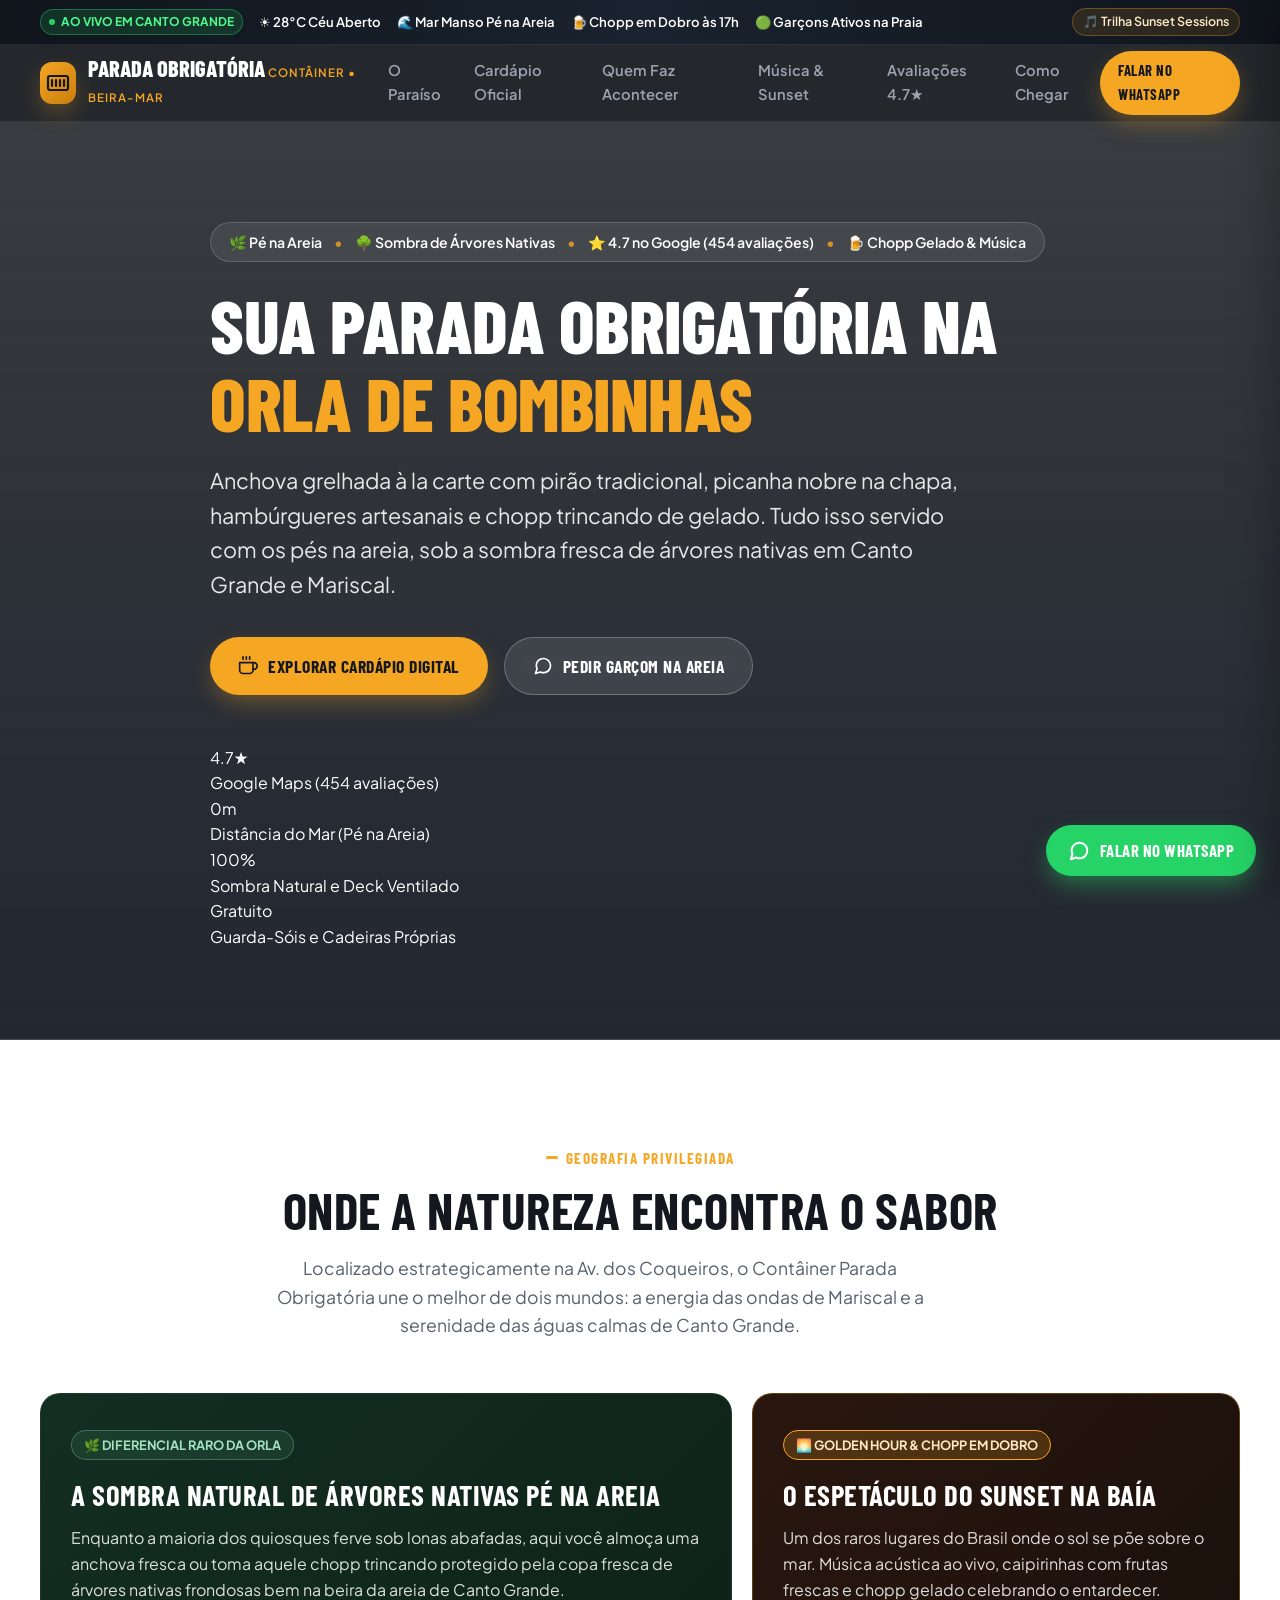
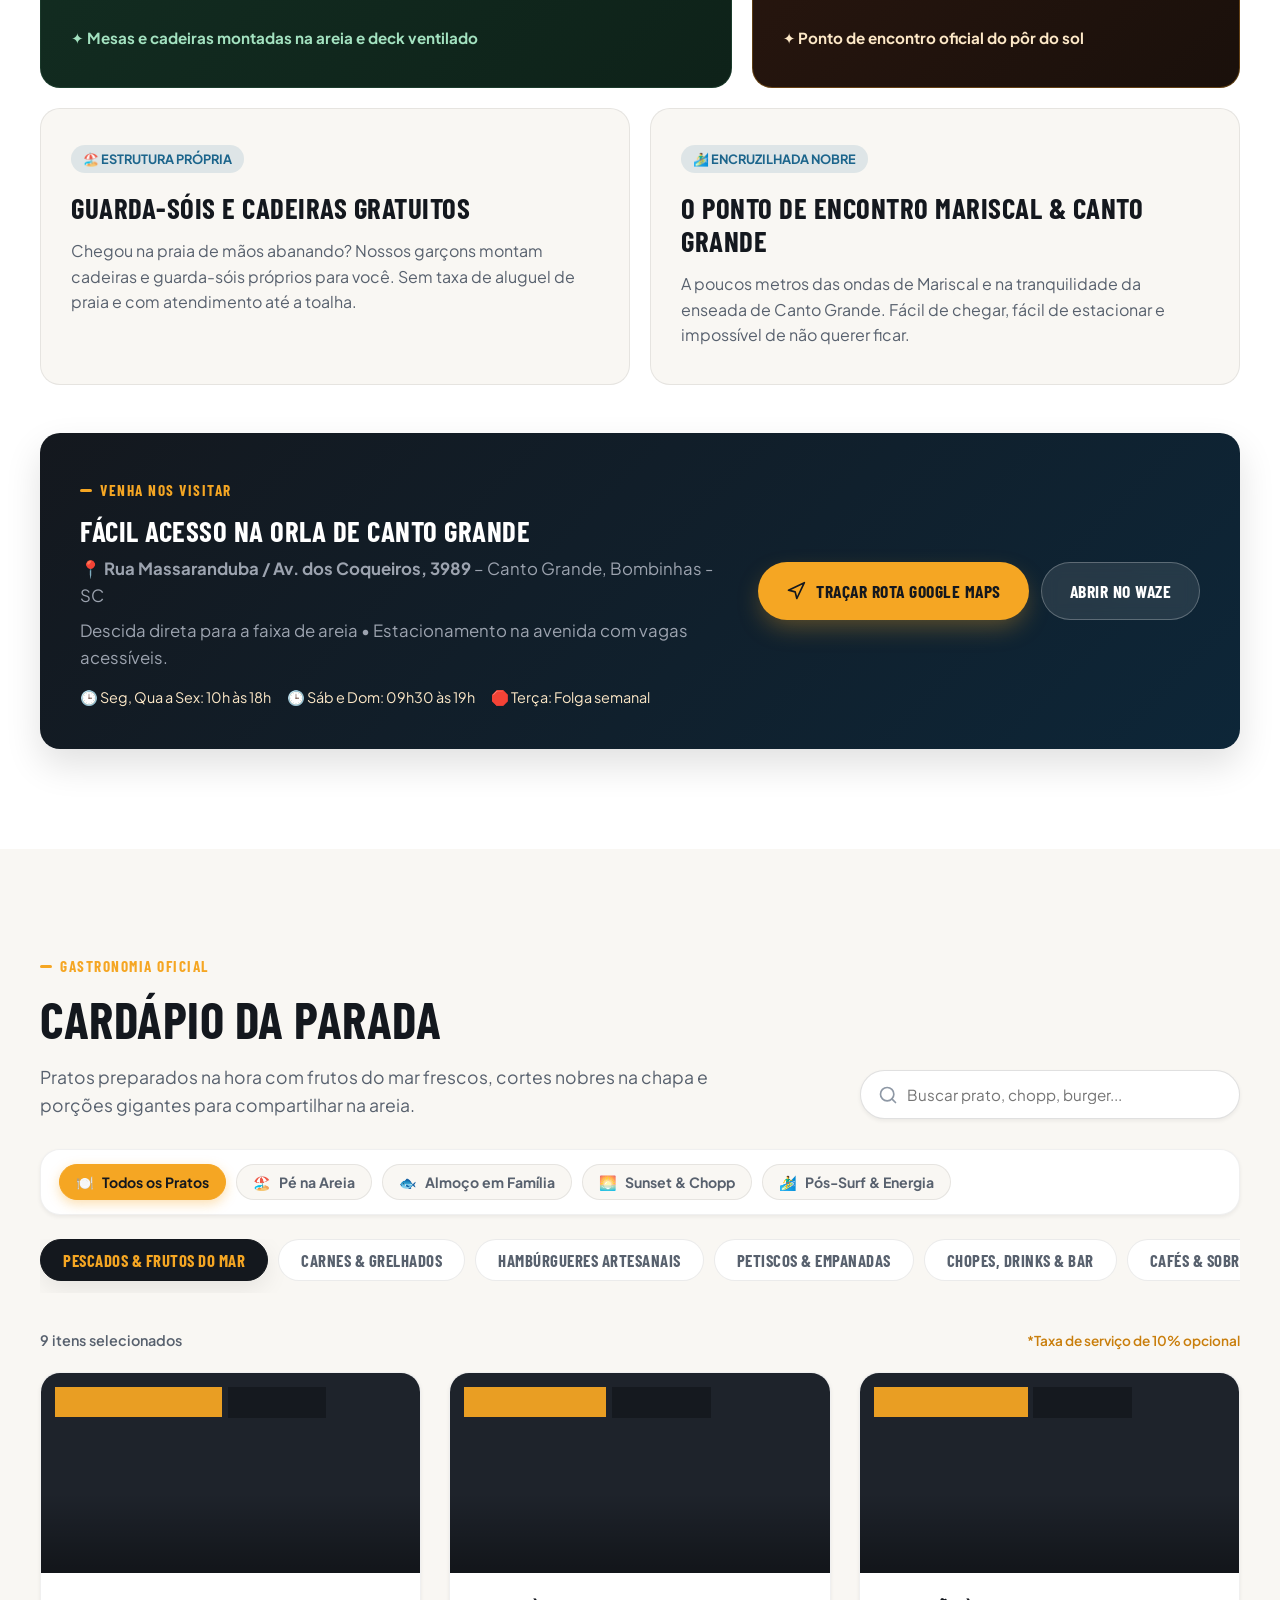
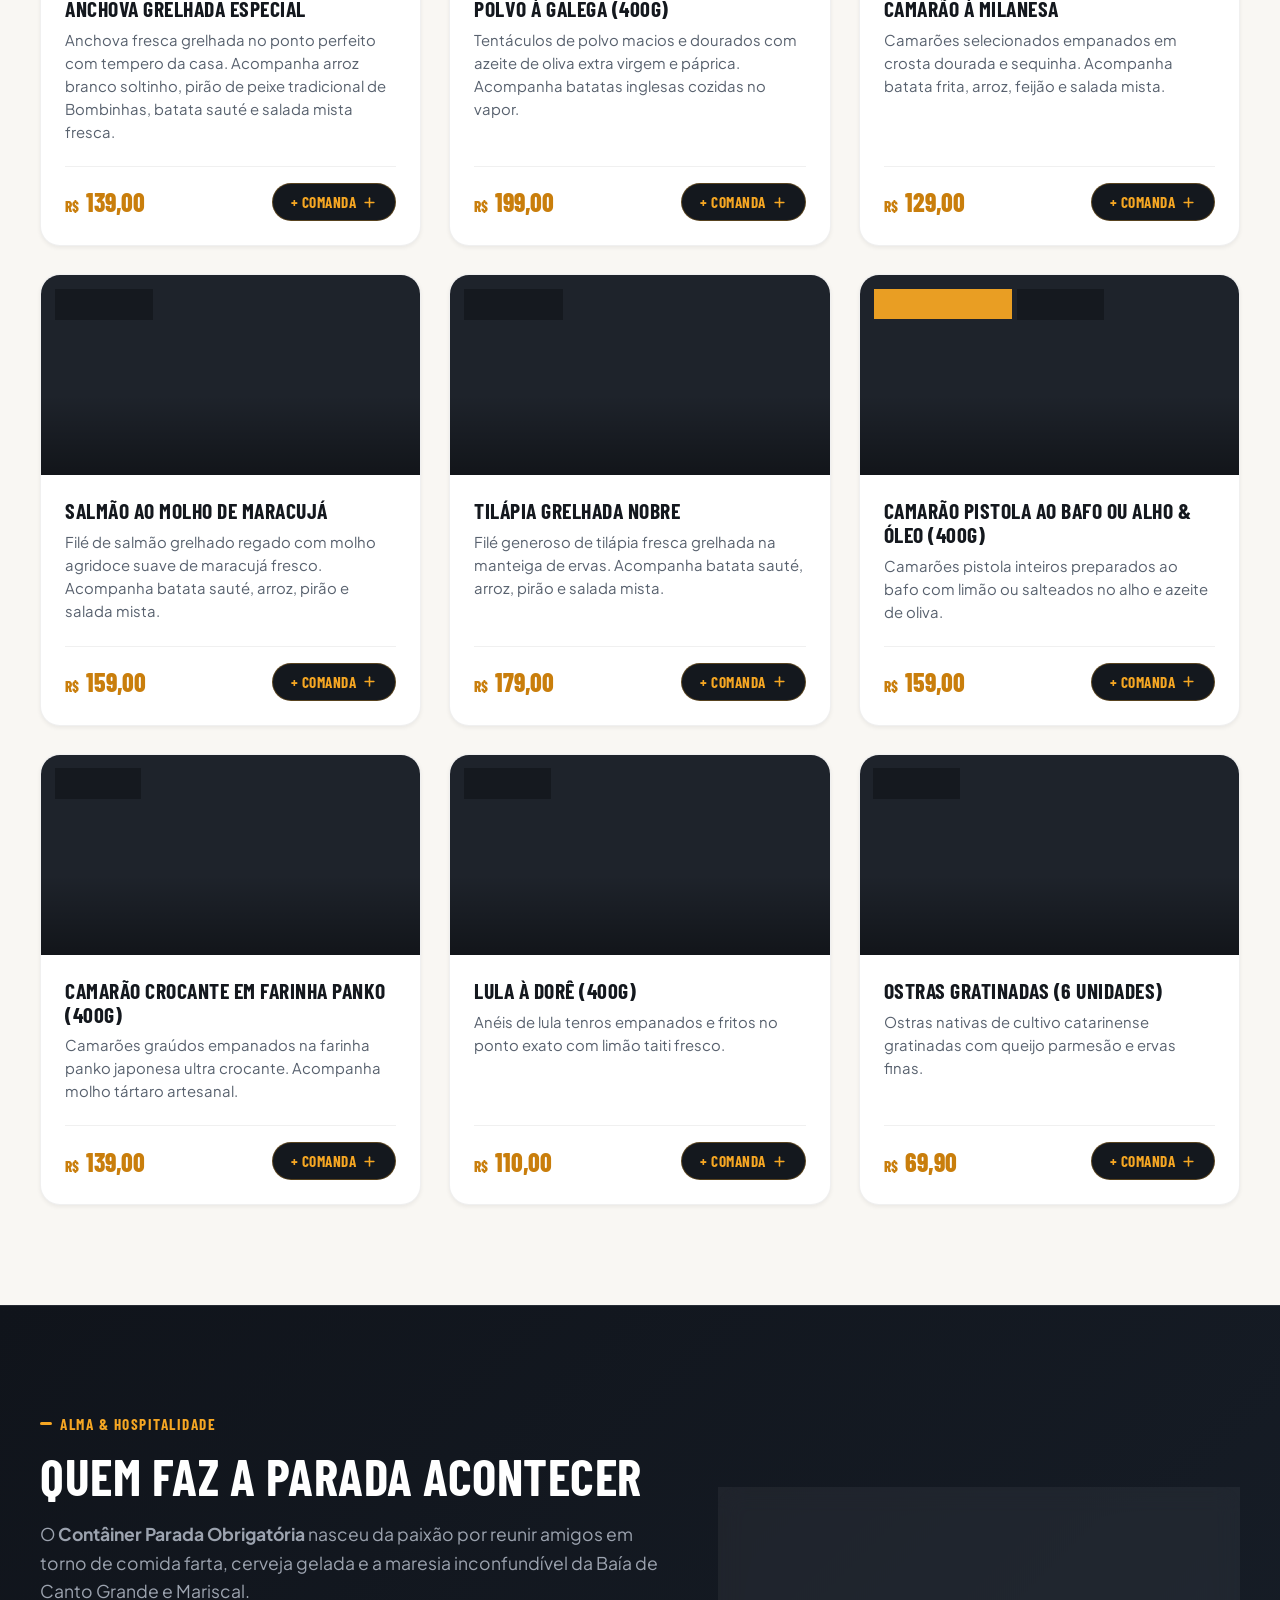
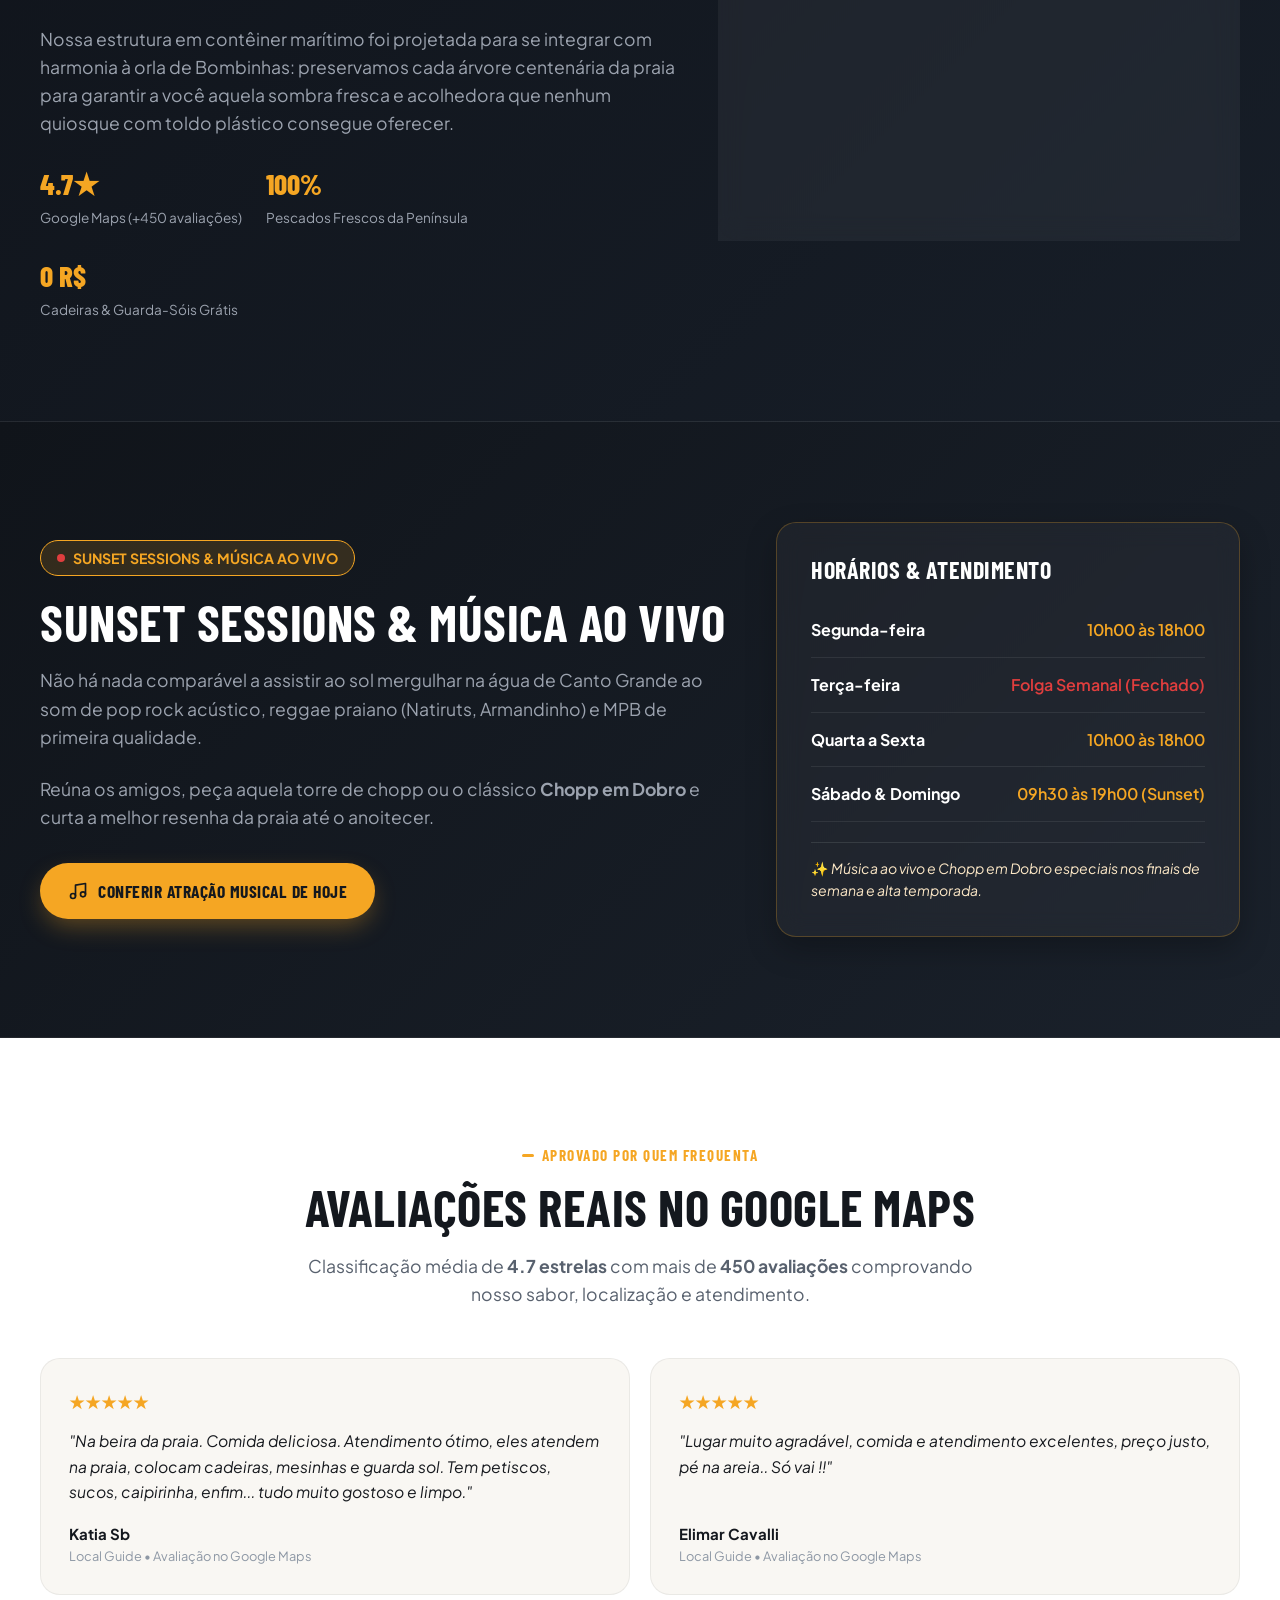
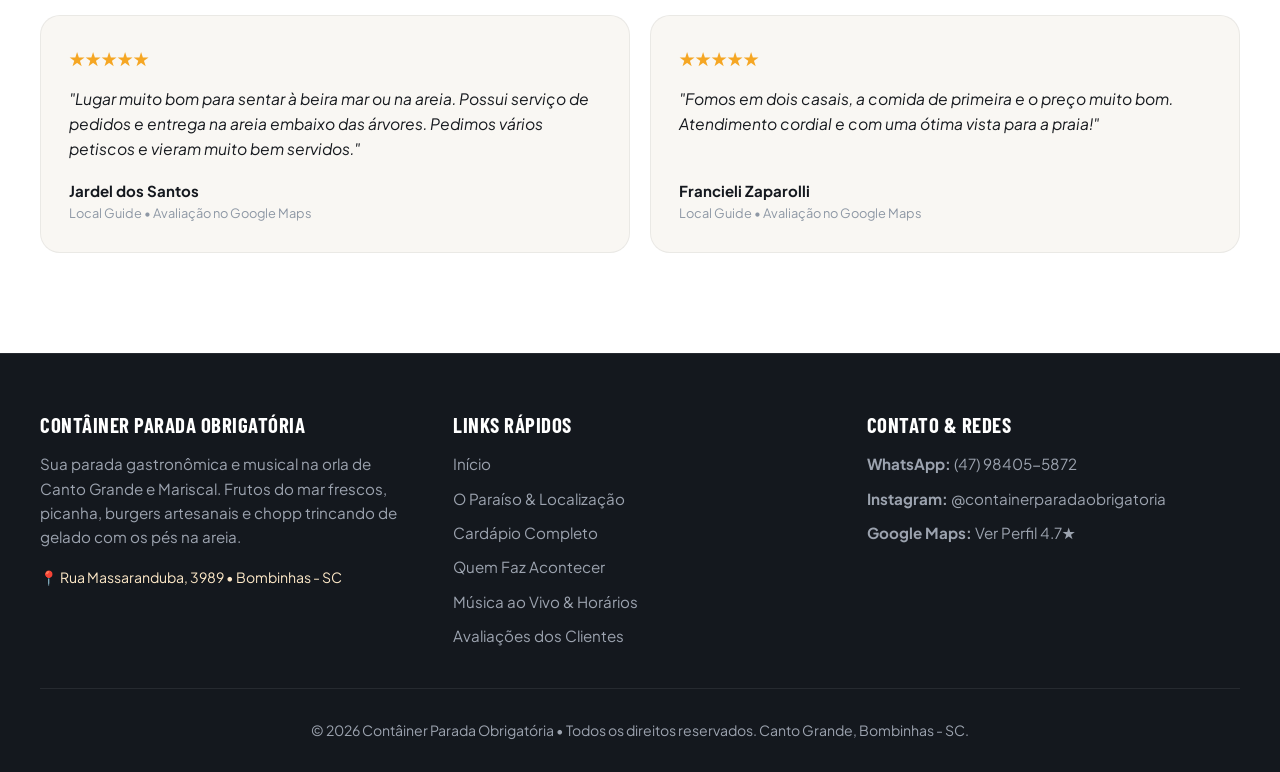
==== commit 45916705: "feat(world-class): complete beach cart drawer, live beach radar, occasion filters and pwa" ====
--- a/src/index.html
+++ b/src/index.html
@@ -5,6 +5,13 @@
   <meta name="viewport" content="width=device-width, initial-scale=1.0">
   <title>Contâiner Parada Obrigatória | Restaurante & Petiscaria Pé na Areia em Bombinhas - SC</title>
   
+  <!-- PWA & Mobile Meta Tags -->
+  <link rel="manifest" href="./manifest.json">
+  <meta name="theme-color" content="#12161C">
+  <meta name="apple-mobile-web-app-capable" content="yes">
+  <meta name="apple-mobile-web-app-status-bar-style" content="black-translucent">
+  <meta name="apple-mobile-web-app-title" content="Contâiner Parada">
+
   <!-- SEO & OpenGraph Meta Tags -->
   <meta name="description" content="Restaurante e gastrobar beira-mar em Canto Grande / Mariscal, Bombinhas - SC. Anchova grelhada à la carte, picanha nobre, hambúrgueres artesanais, chopp trincando, sombra de árvores nativas e música ao vivo pé na areia.">
   <meta name="keywords" content="restaurante bombinhas, canto grande, mariscal, anchova grelhada, frutos do mar bombinhas, container parada obrigatoria, chopp beira mar, musica ao vivo bombinhas">
@@ -86,7 +93,25 @@
 <body>
 
   <!-- ========================================================================
-       HEADER / NAVBAR
+       LIVE BEACH RADAR (STATUS EM TEMPO REAL)
+       ======================================================================== -->
+  <aside class="beach-radar-bar" aria-label="Status ao vivo da orla">
+    <div class="container beach-radar-content">
+      <div class="beach-radar-items">
+        <span class="radar-live-badge"><span class="radar-pulse-dot"></span> Ao Vivo em Canto Grande</span>
+        <span class="radar-item">☀️ 28°C Céu Aberto</span>
+        <span class="radar-item">🌊 Mar Manso Pé na Areia</span>
+        <span class="radar-item">🍺 Chopp em Dobro às 17h</span>
+        <span class="radar-item">🟢 Garçons Ativos na Praia</span>
+      </div>
+      <a href="https://open.spotify.com/playlist/37i9dQZF1DX4WYpdgoIcn6" target="_blank" rel="noopener noreferrer" class="btn-soundscape" title="Ouvir a trilha sonora de praia do restaurante no Spotify">
+        <span>🎵 Trilha Sunset Sessions</span>
+      </a>
+    </div>
+  </aside>
+
+  <!-- ========================================================================
+       HEADER / NAVBAR FIXA
        ======================================================================== -->
   <header class="site-header">
     <div class="container header-container">
@@ -109,6 +134,7 @@
       <nav class="nav-menu" aria-label="Navegação principal">
         <a href="#paraiso" class="nav-link">O Paraíso</a>
         <a href="#cardapio" class="nav-link">Cardápio Oficial</a>
+        <a href="#historia" class="nav-link">Quem Faz Acontecer</a>
         <a href="#musica" class="nav-link">Música & Sunset</a>
         <a href="#avaliacoes" class="nav-link">Avaliações 4.7★</a>
         <a href="#localizacao" class="nav-link">Como Chegar</a>
@@ -144,58 +170,48 @@
       </p>
 
       <div class="hero-actions">
-        <a href="#cardapio" class="btn btn-primary">
+        <a href="#cardapio" class="btn btn-primary btn-lg">
           <svg width="20" height="20" viewBox="0 0 24 24" fill="none" stroke="currentColor" stroke-width="2" stroke-linecap="round" stroke-linejoin="round">
-            <path d="M3 2v7c0 1.1.9 2 2 2h4a2 2 0 0 0 2-2V2"/>
-            <path d="M7 2v20"/>
-            <path d="M21 15V2v0a5 5 0 0 0-5 5v6c0 1.1.9 2 2 2h3Zm0 0v7"/>
+            <path d="M18 8h1a4 4 0 0 1 0 8h-1"/>
+            <path d="M2 8h16v9a4 4 0 0 1-4 4H6a4 4 0 0 1-4-4V8z"/>
+            <line x1="6" y1="1" x2="6" y2="4"/>
+            <line x1="10" y1="1" x2="10" y2="4"/>
+            <line x1="14" y1="1" x2="14" y2="4"/>
           </svg>
-          <span>Explorar Cardápio</span>
+          <span>Explorar Cardápio Digital</span>
         </a>
-        <a href="https://wa.me/5547984055872?text=Ol%C3%A1!%20Estou%20na%20praia%20e%20gostaria%20de%20um%20atendimento%20com%20cadeiras%20e%20guarda-sol!" target="_blank" rel="noopener noreferrer" class="btn btn-secondary">
+        <a href="https://wa.me/5547984055872?text=Ol%C3%A1!%20Estou%20na%20praia%20e%20gostaria%20de%20atendimento%20na%20areia!" target="_blank" rel="noopener noreferrer" class="btn btn-secondary btn-lg">
           <svg width="20" height="20" viewBox="0 0 24 24" fill="none" stroke="currentColor" stroke-width="2" stroke-linecap="round" stroke-linejoin="round">
             <path d="M21 11.5a8.38 8.38 0 0 1-.9 3.8 8.5 8.5 0 0 1-7.6 4.7 8.38 8.38 0 0 1-3.8-.9L3 21l1.9-5.7a8.38 8.38 0 0 1-.9-3.8 8.5 8.5 0 0 1 4.7-7.6 8.38 8.38 0 0 1 3.8-.9h.5a8.48 8.48 0 0 1 8 8v.5z"/>
           </svg>
-          <span>Pedir na Areia / Reservar</span>
+          <span>Pedir Garçom na Areia</span>
         </a>
       </div>
 
-      <!-- Faixa de Destaques Rápidos -->
-      <div class="hero-highlights-strip">
-        <div class="highlight-item">
-          <div class="highlight-icon">🏖️</div>
-          <div class="highlight-text">
-            <h4>Pé na Areia</h4>
-            <p>Garçons atendem direto na sua cadeira de praia.</p>
-          </div>
-        </div>
-        <div class="highlight-item">
-          <div class="highlight-icon">🌳</div>
-          <div class="highlight-text">
-            <h4>Sombra Natural</h4>
-            <p>Árvores costeiras nativas com brisa fresca o dia todo.</p>
-          </div>
-        </div>
-        <div class="highlight-item">
-          <div class="highlight-icon">🍺</div>
-          <div class="highlight-text">
-            <h4>Chopp & Torres</h4>
-            <p>Torres de 1L e 2L, Session IPA e Chopp de Vinho Rosé.</p>
-          </div>
-        </div>
-        <div class="highlight-item">
-          <div class="highlight-icon">♿</div>
-          <div class="highlight-text">
-            <h4>Acessibilidade</h4>
-            <p>Acesso plano, mesas e banheiros 100% adaptados.</p>
-          </div>
+      <!-- Métricas de Destaque / Prova Rápida -->
+      <div class="hero-stats-grid">
+        <div class="stat-card">
+          <div class="stat-number">4.7★</div>
+          <div class="stat-label">Google Maps (454 avaliações)</div>
+        </div>
+        <div class="stat-card">
+          <div class="stat-number">0m</div>
+          <div class="stat-label">Distância do Mar (Pé na Areia)</div>
+        </div>
+        <div class="stat-card">
+          <div class="stat-number">100%</div>
+          <div class="stat-label">Sombra Natural e Deck Ventilado</div>
+        </div>
+        <div class="stat-card">
+          <div class="stat-number">Gratuito</div>
+          <div class="stat-label">Guarda-Sóis e Cadeiras Próprias</div>
         </div>
       </div>
     </div>
   </section>
 
   <!-- ========================================================================
-       SEÇÃO: VALORIZAÇÃO DA LOCALIZAÇÃO ("NOSSO PARAÍSO")
+       SEÇÃO: O PARAÍSO & BENTO GRID DE VALORIZAÇÃO DO LOCAL
        ======================================================================== -->
   <section id="paraiso" class="location-section">
     <div class="container">
@@ -203,7 +219,7 @@
         <span class="section-tag">Geografia Privilegiada</span>
         <h2 class="section-title">ONDE A NATUREZA ENCONTRA O SABOR</h2>
         <p class="section-desc">
-          Localizado estrategicamente na Av. dos Coqueiros, o Container Parada Obrigatória une o melhor de dois mundos: a energia das ondas de Mariscal e a serenidade das águas calmas de Canto Grande.
+          Localizado estrategicamente na Av. dos Coqueiros, o Contâiner Parada Obrigatória une o melhor de dois mundos: a energia das ondas de Mariscal e a serenidade das águas calmas de Canto Grande.
         </p>
       </div>
 
@@ -285,7 +301,7 @@
   </section>
 
   <!-- ========================================================================
-       SEÇÃO: CARDÁPIO DIGITAL INTERATIVO
+       SEÇÃO: CARDÁPIO DIGITAL INTERATIVO COM COMANDA
        ======================================================================== -->
   <section id="cardapio" class="menu-section">
     <div class="container">
@@ -307,14 +323,19 @@
         </div>
       </div>
 
-      <!-- Abas de Categorias -->
+      <!-- Filtros por Ocasião / Momento de Consumo -->
+      <div class="occasion-pills-nav" id="occasion-pills" role="region" aria-label="Filtrar por ocasião de consumo">
+        <!-- Renderizado dinamicamente pelo menu.js -->
+      </div>
+
+      <!-- Abas de Categorias Tradicionais -->
       <div class="menu-tabs-wrapper">
         <div class="menu-tabs-nav" id="menu-tabs" role="tablist">
-          <!-- Renderizado via JavaScript -->
-        </div>
-      </div>
-
-      <div style="display: flex; justify-content: space-between; align-items: center; margin-bottom: 20px;">
+          <!-- Renderizado dinamicamente pelo menu.js -->
+        </div>
+      </div>
+
+      <div style="display: flex; justify-content: space-between; align-items: center; margin-bottom: 20px; flex-wrap: wrap; gap: 10px;">
         <span id="menu-counter" style="font-size: 0.9rem; color: var(--color-text-secondary); font-weight: 600;">Carregando pratos...</span>
         <span style="font-size: 0.85rem; color: var(--color-gold-dark); font-weight: 600;">*Taxa de serviço de 10% opcional</span>
       </div>
@@ -322,6 +343,47 @@
       <!-- Grid dos Pratos -->
       <div class="menu-items-grid" id="menu-items-grid">
         <!-- Renderizado dinamicamente pelo menu.js -->
+      </div>
+    </div>
+  </section>
+
+  <!-- ========================================================================
+       SEÇÃO: QUEM FAZ A PARADA ACONTECER (STORYTELLING & IDENTIDADE HUMANA)
+       ======================================================================== -->
+  <section id="historia" class="story-section">
+    <div class="container story-box">
+      <div>
+        <span class="section-tag" style="color: var(--color-gold-amber);">Alma & Hospitalidade</span>
+        <h2 class="section-title light">QUEM FAZ A PARADA ACONTECER</h2>
+        <p class="section-desc light" style="margin-bottom: 20px;">
+          O <strong>Contâiner Parada Obrigatória</strong> nasceu da paixão por reunir amigos em torno de comida farta, cerveja gelada e a maresia inconfundível da Baía de Canto Grande e Mariscal.
+        </p>
+        <p class="section-desc light" style="margin-bottom: 24px;">
+          Nossa estrutura em contêiner marítimo foi projetada para se integrar com harmonia à orla de Bombinhas: preservamos cada árvore centenária da praia para garantir a você aquela sombra fresca e acolhedora que nenhum quiosque com toldo plástico consegue oferecer.
+        </p>
+        <div style="display: flex; gap: 24px; flex-wrap: wrap;">
+          <div>
+            <div style="font-family: var(--font-display); font-size: 1.8rem; font-weight: 800; color: var(--color-gold-amber);">4.7★</div>
+            <div style="font-size: 0.85rem; color: var(--color-text-light-muted);">Google Maps (+450 avaliações)</div>
+          </div>
+          <div>
+            <div style="font-family: var(--font-display); font-size: 1.8rem; font-weight: 800; color: var(--color-gold-amber);">100%</div>
+            <div style="font-size: 0.85rem; color: var(--color-text-light-muted);">Pescados Frescos da Península</div>
+          </div>
+          <div>
+            <div style="font-family: var(--font-display); font-size: 1.8rem; font-weight: 800; color: var(--color-gold-amber);">0 R$</div>
+            <div style="font-size: 0.85rem; color: var(--color-text-light-muted);">Cadeiras & Guarda-Sóis Grátis</div>
+          </div>
+        </div>
+      </div>
+
+      <div class="story-quote-card">
+        <div style="font-size: 2.2rem; margin-bottom: 12px; color: var(--color-gold-amber);">“</div>
+        <p class="story-quote-text">
+          Nosso maior orgulho não é só servir a melhor anchova grelhada ou o chopp mais trincando da orla, mas ver as pessoas descalças na areia, rindo com os amigos no pôr do sol e se sentindo em casa. Essa é a verdadeira Parada Obrigatória.
+        </p>
+        <div class="story-quote-author">Equipe Contâiner Parada Obrigatória</div>
+        <div class="story-quote-role">Canto Grande, Bombinhas - SC</div>
       </div>
     </div>
   </section>
@@ -470,6 +532,7 @@
             <li><a href="#inicio">Início</a></li>
             <li><a href="#paraiso">O Paraíso & Localização</a></li>
             <li><a href="#cardapio">Cardápio Completo</a></li>
+            <li><a href="#historia">Quem Faz Acontecer</a></li>
             <li><a href="#musica">Música ao Vivo & Horários</a></li>
             <li><a href="#avaliacoes">Avaliações dos Clientes</a></li>
           </ul>
@@ -510,10 +573,94 @@
     <span>Falar no WhatsApp</span>
   </a>
 
+  <!-- ========================================================================
+       BOTÃO FLUTUANTE DA COMANDA DIGITAL (CARRINHO DE PRAIA)
+       ======================================================================== -->
+  <button type="button" id="cart-fab" class="cart-fab" aria-label="Abrir Minha Comanda de Praia">
+    <span style="font-size: 1.2rem;">🛒</span>
+    <span>Minha Comanda</span>
+    <span id="cart-badge" class="cart-badge-count">0</span>
+  </button>
+
+  <!-- Overlay e Drawer da Comanda Digital -->
+  <div id="cart-overlay" class="cart-overlay" aria-hidden="true"></div>
+
+  <aside id="cart-drawer" class="cart-drawer" role="dialog" aria-modal="true" aria-labelledby="cart-title">
+    <div class="cart-header">
+      <div class="cart-header-title" id="cart-title">
+        <span>🏖️</span>
+        <span>Comanda de Praia</span>
+      </div>
+      <button type="button" id="btn-close-cart" class="cart-close-btn" aria-label="Fechar Comanda">&times;</button>
+    </div>
+
+    <div class="cart-body">
+      <!-- Estado Vazio -->
+      <div id="cart-empty-state" class="cart-empty-state">
+        <div style="font-size: 3rem; margin-bottom: 12px;">🍽️</div>
+        <h4 style="font-size: 1.2rem; color: var(--color-container-dark); margin-bottom: 8px;">Sua comanda está vazia</h4>
+        <p>Clique em <strong>+ Comanda</strong> nos pratos ou bebidas do cardápio para pedir direto da sua cadeira ou mesa!</p>
+      </div>
+
+      <!-- Lista de Itens Adicionados -->
+      <div id="cart-items-list" class="cart-items-list"></div>
+
+      <!-- Bloco com Opções de Atendimento e Totais -->
+      <div id="cart-footer-block" style="display: none;">
+        <div class="cart-location-box">
+          <label class="cart-location-label">📍 Onde você está sentado?</label>
+          <div class="cart-radio-group">
+            <label style="cursor: pointer; display: flex; align-items: center; gap: 6px;">
+              <input type="radio" name="cart-location-type" value="areia" checked>
+              <span>🏖️ Areia (Cadeira / Guarda-sol)</span>
+            </label>
+            <label style="cursor: pointer; display: flex; align-items: center; gap: 6px;">
+              <input type="radio" name="cart-location-type" value="deck">
+              <span>🪵 Mesa no Deck</span>
+            </label>
+          </div>
+          <input type="text" id="cart-location-ref" class="cart-input-field" placeholder="Ex: Guarda-sol azul perto da árvore" maxlength="80">
+        </div>
+
+        <div style="margin-bottom: 18px;">
+          <label for="cart-notes" style="font-size: 0.88rem; font-weight: 700; color: var(--color-container-dark); margin-bottom: 6px; display: block;">📝 Observações / Ponto da Carne:</label>
+          <input type="text" id="cart-notes" class="cart-input-field" placeholder="Ex: Ao ponto, sem cebola, limão extra" maxlength="120">
+        </div>
+
+        <div class="cart-footer" style="padding: 0; box-shadow: none; border-top: none;">
+          <div class="cart-summary-line">
+            <span>Subtotal:</span>
+            <strong id="cart-subtotal">R$ 0,00</strong>
+          </div>
+          <div class="cart-summary-line" style="align-items: center;">
+            <label style="display: flex; align-items: center; gap: 6px; cursor: pointer; font-size: 0.88rem;">
+              <input type="checkbox" id="cart-service-check" checked>
+              <span>Taxa de serviço na praia (10% opcional):</span>
+            </label>
+            <strong id="cart-tax">R$ 0,00</strong>
+          </div>
+          <div class="cart-summary-line total">
+            <span>TOTAL:</span>
+            <strong id="cart-total" style="color: var(--color-gold-dark);">R$ 0,00</strong>
+          </div>
+
+          <button type="button" id="btn-send-whatsapp-order" class="btn-send-order">
+            <svg width="22" height="22" viewBox="0 0 24 24" fill="none" stroke="currentColor" stroke-width="2.2" stroke-linecap="round" stroke-linejoin="round">
+              <path d="M21 11.5a8.38 8.38 0 0 1-.9 3.8 8.5 8.5 0 0 1-7.6 4.7 8.38 8.38 0 0 1-3.8-.9L3 21l1.9-5.7a8.38 8.38 0 0 1-.9-3.8 8.5 8.5 0 0 1 4.7-7.6 8.38 8.38 0 0 1 3.8-.9h.5a8.48 8.48 0 0 1 8 8v.5z"/>
+            </svg>
+            <span>Enviar Pedido pelo WhatsApp</span>
+          </button>
+          <p style="font-size: 0.76rem; color: var(--color-text-secondary); text-align: center; margin-top: 10px;">
+            🔒 O garçom receberá seu pedido formatado com o número da mesa ou referência na areia.
+          </p>
+        </div>
+      </div>
+    </div>
+  </aside>
+
   <!-- Fallback Embedded Data para visualização local imediata sem depender de servidor HTTP -->
   <script>
-    // Carregamento resiliente do cardápio caso rodando via protocolo file://
-    window.__MENU_DATA__ = {"categorias": [{"id": "peixes_frutos_do_mar", "nome": "Pescados & Frutos do Mar", "icone": "fish", "descricao": "Pescados frescos e clássicos litorâneos preparados na hora, servidos à la carte com acompanhamentos nobres."}, {"id": "carnes_grelhados", "nome": "Carnes & Grelhados", "icone": "flame", "descricao": "Cortes nobres preparados na brasa e chapa quente, suculentos e bem servidos."}, {"id": "hamburgueres", "nome": "Hambúrgueres Artesanais", "icone": "beef", "descricao": "Pão brioche tostado na manteiga, blend da casa 150g no ponto certo e acompanhados de fritas crocantes."}, {"id": "petiscos_empanadas", "nome": "Petiscos & Empanadas", "icone": "utensils", "descricao": "Tábuas gigantes para compartilhar na areia, pastéis crocantes com maionese caseira e autênticas empanadas argentinas."}, {"id": "chopes_drinks", "nome": "Chopes, Drinks & Bar", "icone": "beer", "descricao": "Chopp artesanal trincando de gelado, torres de 1L e 2L, coquetelaria autoral e caipirinhas tropicais."}, {"id": "sobremesas_cafes", "nome": "Cafés & Sobremesas", "icone": "coffee", "descricao": "Para adoçar o dia na praia: churros gourmet, petit gateau, açaí bem gelado e crepes franceses."}], "itens": [{"id": "anchova_grelhada", "categoria": "peixes_frutos_do_mar", "nome": "Anchova Grelhada Especial", "preco": "139,00", "serve": "2 pessoas", "destaque": "Carro-Chefe da Casa", "descricao": "Anchova fresca grelhada no ponto perfeito com tempero da casa. Acompanha arroz branco soltinho, pirão de peixe tradicional de Bombinhas, batata sauté e salada mista fresca.", "foto": "https://images.unsplash.com/photo-1519708227418-c8fd9a32b7a2?auto=format&fit=crop&w=600&q=80"}, {"id": "polvo_galega", "categoria": "peixes_frutos_do_mar", "nome": "Polvo à Galega (400g)", "preco": "199,00", "serve": "2 pessoas", "destaque": "Alta Gastronomia", "descricao": "Tentáculos de polvo macios e dourados com azeite de oliva extra virgem e páprica. Acompanha batatas inglesas cozidas no vapor.", "foto": "https://images.unsplash.com/photo-1544025162-d76694265947?auto=format&fit=crop&w=600&q=80"}, {"id": "camarao_milanesa", "categoria": "peixes_frutos_do_mar", "nome": "Camarão à Milanesa", "preco": "129,00", "serve": "2 pessoas", "destaque": "Mais Pedido na Orla", "descricao": "Camarões selecionados empanados em crosta dourada e sequinha. Acompanha batata frita, arroz, feijão e salada mista.", "foto": "https://images.unsplash.com/photo-1532550907401-a500c9a57435?auto=format&fit=crop&w=600&q=80"}, {"id": "salmao_maracuja", "categoria": "peixes_frutos_do_mar", "nome": "Salmão ao Molho de Maracujá", "preco": "159,00", "serve": "2 pessoas", "descricao": "Filé de salmão grelhado regado com molho agridoce suave de maracujá fresco. Acompanha batata sauté, arroz, pirão e salada mista.", "foto": "https://images.unsplash.com/photo-1467003909585-2f8a72700288?auto=format&fit=crop&w=600&q=80"}, {"id": "tilapia_grelhada", "categoria": "peixes_frutos_do_mar", "nome": "Tilápia Grelhada Nobre", "preco": "179,00", "serve": "2 pessoas", "descricao": "Filé generoso de tilápia fresca grelhada na manteiga de ervas. Acompanha batata sauté, arroz, pirão e salada mista.", "foto": "https://images.unsplash.com/photo-1534422298391-e4f8c172dddb?auto=format&fit=crop&w=600&q=80"}, {"id": "camarao_pistola", "categoria": "peixes_frutos_do_mar", "nome": "Camarão Pistola ao Bafo ou Alho & Óleo (400g)", "preco": "159,00", "serve": "Petisco", "destaque": "Clássico da Praia", "descricao": "Camarões pistola inteiros preparados ao bafo com limão ou salteados no alho e azeite de oliva.", "foto": "https://images.unsplash.com/photo-1565680018434-b513d5e5fd47?auto=format&fit=crop&w=600&q=80"}, {"id": "camarao_panko", "categoria": "peixes_frutos_do_mar", "nome": "Camarão Crocante em Farinha Panko (400g)", "preco": "139,00", "serve": "Petisco", "descricao": "Camarões graúdos empanados na farinha panko japonesa ultra crocante. Acompanha molho tártaro artesanal.", "foto": "https://images.unsplash.com/photo-1559742811-822873691df8?auto=format&fit=crop&w=600&q=80"}, {"id": "lula_dourada", "categoria": "peixes_frutos_do_mar", "nome": "Lula à Dorê (400g)", "preco": "110,00", "serve": "Petisco", "descricao": "Anéis de lula tenros empanados e fritos no ponto exato com limão taiti fresco.", "foto": "https://images.unsplash.com/photo-1604909052743-94e838986d24?auto=format&fit=crop&w=600&q=80"}, {"id": "ostras_gratinadas", "categoria": "peixes_frutos_do_mar", "nome": "Ostras Gratinadas (6 unidades)", "preco": "69,90", "serve": "Entrada", "descricao": "Ostras nativas de cultivo catarinense gratinadas com queijo parmesão e ervas finas.", "foto": "https://images.unsplash.com/photo-1532336414038-cf19250c5757?auto=format&fit=crop&w=600&q=80"}, {"id": "picanha_chapa", "categoria": "carnes_grelhados", "nome": "Picanha na Chapa Nobre", "preco": "169,00", "serve": "2 pessoas", "destaque": "Corte Nobre", "descricao": "Fatias espessas de picanha de primeira seladas ao ponto na chapa bem quente. Acompanha batata frita crocante, arroz, feijão, farofa temperada, salada mista e molho da casa.", "foto": "https://images.unsplash.com/photo-1558030006-450675393462?auto=format&fit=crop&w=600&q=80"}, {"id": "frango_parmegiana", "categoria": "carnes_grelhados", "nome": "Parmegiana da Parada", "preco": "95,00", "serve": "2 pessoas", "destaque": "Eleita a Melhor da Região", "descricao": "Filé de frango empanado artesanal, coberto com molho de tomate pelati caseiro e queijo derretido em abundância. Acompanha polenta frita, arroz, feijão e salada mista.", "foto": "https://images.unsplash.com/photo-1632778149955-e80f8ceca2e8?auto=format&fit=crop&w=600&q=80"}, {"id": "contra_file", "categoria": "carnes_grelhados", "nome": "Contra Filé Grelhado", "preco": "119,00", "serve": "2 pessoas", "descricao": "Bife de contrafilé macio e suculento com alho confitado. Acompanha batata frita, arroz, feijão e salada mista.", "foto": "https://images.unsplash.com/photo-1544025162-d76694265947?auto=format&fit=crop&w=600&q=80"}, {"id": "bisteca_carre", "categoria": "carnes_grelhados", "nome": "Bisteca de Carré Suíno", "preco": "129,00", "serve": "2 pessoas", "descricao": "Carré suíno grelhado com molho barbecue especial. Acompanha polenta crocante, arroz, feijão, salada mista e farofa.", "foto": "https://images.unsplash.com/photo-1544025162-d76694265947?auto=format&fit=crop&w=600&q=80"}, {"id": "burguer_obrigatorio", "categoria": "hamburgueres", "nome": "Burguer Obrigatório e Fritas", "preco": "55,00", "destaque": "Especial da Casa", "descricao": "Pão brioche selado, hambúrguer artesanal da casa 150g, fatias de bacon crocante, cheddar cremoso, mozzarella, maionese artesanal, alface, tomate, picles e cebola roxa. Acompanha fritas.", "foto": "https://images.unsplash.com/photo-1568901346375-23c9450c58cd?auto=format&fit=crop&w=600&q=80"}, {"id": "burguer_melt_crispy", "categoria": "hamburgueres", "nome": "Burguer Melt Crispy e Fritas", "preco": "58,00", "destaque": "Sucesso de Pedidos", "descricao": "Pão brioche, blend 150g, bacon crocante, cheddar derretido, maionese especial, cebola crispy dourada e um irresistível toque de melado de cana. Acompanha fritas.", "foto": "https://images.unsplash.com/photo-1586190848861-99aa4a171e90?auto=format&fit=crop&w=600&q=80"}, {"id": "burguer_duplo", "categoria": "hamburgueres", "nome": "Burguer Duplo 300g e Fritas", "preco": "49,00", "descricao": "Dois hambúrgueres artesanais de 150g (300g total de carne pura), maionese da casa, mozzarella derretida, alface e tomate no pão brioche. Acompanha fritas.", "foto": "https://images.unsplash.com/photo-1586816001966-79b736744398?auto=format&fit=crop&w=600&q=80"}, {"id": "burguer_bacon", "categoria": "hamburgueres", "nome": "Burguer Bacon e Fritas", "preco": "48,00", "descricao": "Pão brioche, hambúrguer 150g, fatias generosas de bacon artesanal, maionese, mozzarella, alface e tomate fresco. Acompanha fritas.", "foto": "https://images.unsplash.com/photo-1553979459-d2229ba7433b?auto=format&fit=crop&w=600&q=80"}, {"id": "burguer_vegetariano", "categoria": "hamburgueres", "nome": "Burguer Vegetariano e Fritas", "preco": "42,00", "descricao": "Pão brioche, ovo frito no ponto, maionese, cebola roxa, alface, tomate, picles e cenoura ralada fresca. Acompanha fritas.", "foto": "https://images.unsplash.com/photo-1520072959219-c595dc870360?auto=format&fit=crop&w=600&q=80"}, {"id": "burguer_kids", "categoria": "hamburgueres", "nome": "Burguer Kids", "preco": "26,00", "descricao": "Pão brioche macio, hambúrguer da casa 100g bem passado, queijo mozzarella e maionese suave.", "foto": "https://images.unsplash.com/photo-1550547660-d9450f859349?auto=format&fit=crop&w=600&q=80"}, {"id": "tabua_parada", "categoria": "petiscos_empanadas", "nome": "Tábua da Parada (2.0 kg)", "preco": "289,00", "serve": "4 a 6 pessoas", "destaque": "A Maior da Orla", "descricao": "O banquete definitivo da praia: camarão à milanesa, anéis de lula, iscas de peixe, marisco à milanesa, bolinhos de peixe artesanais, bolinhos de camarão com queijo e batata frita crocante.", "foto": "https://images.unsplash.com/photo-1532550907401-a500c9a57435?auto=format&fit=crop&w=600&q=80"}, {"id": "trevo_container", "categoria": "petiscos_empanadas", "nome": "Trevo Contâiner (1.2 kg)", "preco": "189,00", "serve": "3 a 4 pessoas", "descricao": "Combinação campeã com camarão sequinho, anéis de lula fritos, iscas de peixe empanadas e batata frita bem servida.", "foto": "https://images.unsplash.com/photo-1559742811-822873691df8?auto=format&fit=crop&w=600&q=80"}, {"id": "empanadas_argentinas", "categoria": "petiscos_empanadas", "nome": "Empanadas Argentinas Artesanais", "preco": "16,00", "serve": "Unidade", "destaque": "Tradição Portenha", "descricao": "Massa folhada artesanal dourada no forno nos sabores clássicos: Carne Tradicional, Caprese, Frango Suave e Calabresa com Queijo.", "foto": "https://images.unsplash.com/photo-1628106235973-4554203e0ce6?auto=format&fit=crop&w=600&q=80"}, {"id": "pasteis_especiais", "categoria": "petiscos_empanadas", "nome": "Pastéis da Casa com Maionese Artesanal", "preco": "26,00", "serve": "Unidade", "descricao": "Pastel grande de feira frito na hora com massa crocante nos recheios: Queijo, Carne, Frango, 4 Queijos (R$ 32) ou Camarão com Catupiry (R$ 39). Acompanha maionese verde caseira.", "foto": "https://images.unsplash.com/photo-1628106235973-4554203e0ce6?auto=format&fit=crop&w=600&q=80"}, {"id": "chopp_pilsen", "categoria": "chopes_drinks", "nome": "Chopp Pilsen Premium (400ml)", "preco": "16,00", "destaque": "Trincando de Gelado", "descricao": "Corpo leve, espuma cremosa e colarinho perfeito. Ideal para refrescar a tarde quente de praia em Canto Grande.", "foto": "https://images.unsplash.com/photo-1608270199049-756187799763?auto=format&fit=crop&w=600&q=80"}, {"id": "torre_chopp", "categoria": "chopes_drinks", "nome": "Torre de Chopp Pilsen (2 Litros)", "preco": "76,00", "serve": "Galera / Mesa", "destaque": "Chopp Gelado até o Fim", "descricao": "Torre térmica iluminada com tubo congelador interno para manter os 2 litros de chopp estupidamente gelados até o último copo. (Opção de 1L por R$ 39).", "foto": "https://images.unsplash.com/photo-1535958636474-b021ee887b13?auto=format&fit=crop&w=600&q=80"}, {"id": "chopp_ipa", "categoria": "chopes_drinks", "nome": "Chopp Session IPA (400ml)", "preco": "18,00", "descricao": "Chopp artesanal lupulado com notas cítricas e tropicais. Corpo médio-baixo, extremamente refrescante para o clima de praia.", "foto": "https://images.unsplash.com/photo-1571613316887-6f8d5cbf7ef7?auto=format&fit=crop&w=600&q=80"}, {"id": "chopp_vinho_rose", "categoria": "chopes_drinks", "nome": "Chopp de Vinho Rosé 'Safra Rosé' (1,5L)", "preco": "45,00", "destaque": "Sabor de Verão o Ano Todo", "descricao": "Mistura especial de uvas nobres com leveza e notas frutadas com a refrescância do espumante.", "foto": "https://images.unsplash.com/photo-1510812431401-41d2bd2722f3?auto=format&fit=crop&w=600&q=80"}, {"id": "pina_colada_abacaxi", "categoria": "chopes_drinks", "nome": "Pina Colada no Abacaxi Natural", "preco": "39,00", "destaque": "Instagramável", "descricao": "Rum Bacardi, leite de coco, abacaxi e leite condensado servidos esculpidos dentro da própria fruta inteira.", "foto": "https://images.unsplash.com/photo-1551024709-8f23befc6f87?auto=format&fit=crop&w=600&q=80"}, {"id": "maracujohnnie", "categoria": "chopes_drinks", "nome": "Maracujohnnie", "preco": "34,90", "descricao": "Whisky Johnnie Walker Blonde, polpa de maracujá fresco e refrigerante Schweppes citrus gelado com gelo cristalino.", "foto": "https://images.unsplash.com/photo-1514362545857-3bc16c4c7d1b?auto=format&fit=crop&w=600&q=80"}, {"id": "caipira_obrigatoria", "categoria": "chopes_drinks", "nome": "Caipirinha Obrigatória", "preco": "30,00", "descricao": "Vodka Smirnoff misturada com infusão de maracujá fresco e morangos selecionados macerados com açúcar.", "foto": "https://images.unsplash.com/photo-1536935338788-846bb9981813?auto=format&fit=crop&w=600&q=80"}, {"id": "aperol_spritz", "categoria": "chopes_drinks", "nome": "Aperol Spritz", "preco": "34,00", "descricao": "Aperol, espumante Brut borbulhante, água com gás e fatia de laranja bahia fresca.", "foto": "https://images.unsplash.com/photo-1560512823-829485b8bf24?auto=format&fit=crop&w=600&q=80"}, {"id": "churros_gourmet", "categoria": "sobremesas_cafes", "nome": "Churros Gourmet (Porção com 7 mini)", "preco": "15,00", "destaque": "Queridinho da Praia", "descricao": "Mini churros crocantes polvilhados com açúcar e canela, servidos quentinhos com doce de leite artesanal cremoso.", "foto": "https://images.unsplash.com/photo-1624300629298-e9de39c13be5?auto=format&fit=crop&w=600&q=80"}, {"id": "acai_tigela", "categoria": "sobremesas_cafes", "nome": "Açaí na Tigela Puro (400ml)", "preco": "35,00", "destaque": "Pós-Surf / Energia", "descricao": "Cremoso e bem gelado, acompanhado de banana em rodelas, granola crocante, leite em pó e leite condensado. (Opção 200ml por R$ 25).", "foto": "https://images.unsplash.com/photo-1590301157890-4810ed352733?auto=format&fit=crop&w=600&q=80"}, {"id": "petit_gateau", "categoria": "sobremesas_cafes", "nome": "Petit Gateau com Sorvete", "preco": "28,00", "descricao": "Bolinho de chocolate com recheio cremoso escorrendo, servido com bola de sorvete de creme e calda de chocolate.", "foto": "https://images.unsplash.com/photo-1606313564200-e75d5e30476c?auto=format&fit=crop&w=600&q=80"}]};
+    window.__MENU_DATA__ = {"categorias": [{"id": "peixes_frutos_do_mar", "nome": "Pescados & Frutos do Mar", "icone": "fish", "descricao": "Pescados frescos e clássicos litorâneos preparados na hora, servidos à la carte com acompanhamentos nobres."}, {"id": "carnes_grelhados", "nome": "Carnes & Grelhados", "icone": "flame", "descricao": "Cortes nobres preparados na brasa e chapa quente, suculentos e bem servidos."}, {"id": "hamburgueres", "nome": "Hambúrgueres Artesanais", "icone": "beef", "descricao": "Pão brioche tostado na manteiga, blend da casa 150g no ponto certo e acompanhados de fritas crocantes."}, {"id": "petiscos_empanadas", "nome": "Petiscos & Empanadas", "icone": "utensils", "descricao": "Tábuas gigantes para compartilhar na areia, pastéis crocantes com maionese caseira e autênticas empanadas argentinas."}, {"id": "chopes_drinks", "nome": "Chopes, Drinks & Bar", "icone": "beer", "descricao": "Chopp artesanal trincando de gelado, torres de 1L e 2L, coquetelaria autoral e caipirinhas tropicais."}, {"id": "sobremesas_cafes", "nome": "Cafés & Sobremesas", "icone": "coffee", "descricao": "Para adoçar o dia na praia: churros gourmet, petit gateau, açaí bem gelado e crepes franceses."}], "itens": [{"id": "anchova_grelhada", "categoria": "peixes_frutos_do_mar", "nome": "Anchova Grelhada Especial", "preco": "139,00", "serve": "2 pessoas", "destaque": "Carro-Chefe da Casa", "descricao": "Anchova fresca grelhada no ponto perfeito com tempero da casa. Acompanha arroz branco soltinho, pirão de peixe tradicional de Bombinhas, batata sauté e salada mista fresca.", "foto": "https://images.unsplash.com/photo-1519708227418-c8fd9a32b7a2?auto=format&fit=crop&w=600&q=80", "ocasioes": ["almoco_farto"]}, {"id": "polvo_galega", "categoria": "peixes_frutos_do_mar", "nome": "Polvo à Galega (400g)", "preco": "199,00", "serve": "2 pessoas", "destaque": "Alta Gastronomia", "descricao": "Tentáculos de polvo macios e dourados com azeite de oliva extra virgem e páprica. Acompanha batatas inglesas cozidas no vapor.", "foto": "https://images.unsplash.com/photo-1544025162-d76694265947?auto=format&fit=crop&w=600&q=80", "ocasioes": ["almoco_farto"]}, {"id": "camarao_milanesa", "categoria": "peixes_frutos_do_mar", "nome": "Camarão à Milanesa", "preco": "129,00", "serve": "2 pessoas", "destaque": "Mais Pedido na Orla", "descricao": "Camarões selecionados empanados em crosta dourada e sequinha. Acompanha batata frita, arroz, feijão e salada mista.", "foto": "https://images.unsplash.com/photo-1532550907401-a500c9a57435?auto=format&fit=crop&w=600&q=80", "ocasioes": ["pe_na_areia"]}, {"id": "salmao_maracuja", "categoria": "peixes_frutos_do_mar", "nome": "Salmão ao Molho de Maracujá", "preco": "159,00", "serve": "2 pessoas", "descricao": "Filé de salmão grelhado regado com molho agridoce suave de maracujá fresco. Acompanha batata sauté, arroz, pirão e salada mista.", "foto": "https://images.unsplash.com/photo-1467003909585-2f8a72700288?auto=format&fit=crop&w=600&q=80", "ocasioes": ["almoco_farto"]}, {"id": "tilapia_grelhada", "categoria": "peixes_frutos_do_mar", "nome": "Tilápia Grelhada Nobre", "preco": "179,00", "serve": "2 pessoas", "descricao": "Filé generoso de tilápia fresca grelhada na manteiga de ervas. Acompanha batata sauté, arroz, pirão e salada mista.", "foto": "https://images.unsplash.com/photo-1534422298391-e4f8c172dddb?auto=format&fit=crop&w=600&q=80", "ocasioes": ["almoco_farto"]}, {"id": "camarao_pistola", "categoria": "peixes_frutos_do_mar", "nome": "Camarão Pistola ao Bafo ou Alho & Óleo (400g)", "preco": "159,00", "serve": "Petisco", "destaque": "Clássico da Praia", "descricao": "Camarões pistola inteiros preparados ao bafo com limão ou salteados no alho e azeite de oliva.", "foto": "https://images.unsplash.com/photo-1565680018434-b513d5e5fd47?auto=format&fit=crop&w=600&q=80", "ocasioes": ["pe_na_areia"]}, {"id": "camarao_panko", "categoria": "peixes_frutos_do_mar", "nome": "Camarão Crocante em Farinha Panko (400g)", "preco": "139,00", "serve": "Petisco", "descricao": "Camarões graúdos empanados na farinha panko japonesa ultra crocante. Acompanha molho tártaro artesanal.", "foto": "https://images.unsplash.com/photo-1559742811-822873691df8?auto=format&fit=crop&w=600&q=80", "ocasioes": ["pe_na_areia"]}, {"id": "lula_dourada", "categoria": "peixes_frutos_do_mar", "nome": "Lula à Dorê (400g)", "preco": "110,00", "serve": "Petisco", "descricao": "Anéis de lula tenros empanados e fritos no ponto exato com limão taiti fresco.", "foto": "https://images.unsplash.com/photo-1604909052743-94e838986d24?auto=format&fit=crop&w=600&q=80", "ocasioes": ["pe_na_areia"]}, {"id": "ostras_gratinadas", "categoria": "peixes_frutos_do_mar", "nome": "Ostras Gratinadas (6 unidades)", "preco": "69,90", "serve": "Entrada", "descricao": "Ostras nativas de cultivo catarinense gratinadas com queijo parmesão e ervas finas.", "foto": "https://images.unsplash.com/photo-1532336414038-cf19250c5757?auto=format&fit=crop&w=600&q=80", "ocasioes": ["pe_na_areia"]}, {"id": "picanha_chapa", "categoria": "carnes_grelhados", "nome": "Picanha na Chapa Nobre", "preco": "169,00", "serve": "2 pessoas", "destaque": "Corte Nobre", "descricao": "Fatias espessas de picanha de primeira seladas ao ponto na chapa bem quente. Acompanha batata frita crocante, arroz, feijão, farofa temperada, salada mista e molho da casa.", "foto": "https://images.unsplash.com/photo-1558030006-450675393462?auto=format&fit=crop&w=600&q=80", "ocasioes": ["almoco_farto"]}, {"id": "frango_parmegiana", "categoria": "carnes_grelhados", "nome": "Parmegiana da Parada", "preco": "95,00", "serve": "2 pessoas", "destaque": "Eleita a Melhor da Região", "descricao": "Filé de frango empanado artesanal, coberto com molho de tomate pelati caseiro e queijo derretido em abundância. Acompanha polenta frita, arroz, feijão e salada mista.", "foto": "https://images.unsplash.com/photo-1632778149955-e80f8ceca2e8?auto=format&fit=crop&w=600&q=80", "ocasioes": ["almoco_farto"]}, {"id": "contra_file", "categoria": "carnes_grelhados", "nome": "Contra Filé Grelhado", "preco": "119,00", "serve": "2 pessoas", "descricao": "Bife de contrafilé macio e suculento com alho confitado. Acompanha batata frita, arroz, feijão e salada mista.", "foto": "https://images.unsplash.com/photo-1544025162-d76694265947?auto=format&fit=crop&w=600&q=80", "ocasioes": ["almoco_farto"]}, {"id": "bisteca_carre", "categoria": "carnes_grelhados", "nome": "Bisteca de Carré Suíno", "preco": "129,00", "serve": "2 pessoas", "descricao": "Carré suíno grelhado com molho barbecue especial. Acompanha polenta crocante, arroz, feijão, salada mista e farofa.", "foto": "https://images.unsplash.com/photo-1544025162-d76694265947?auto=format&fit=crop&w=600&q=80", "ocasioes": ["almoco_farto"]}, {"id": "burguer_obrigatorio", "categoria": "hamburgueres", "nome": "Burguer Obrigatório e Fritas", "preco": "55,00", "destaque": "Especial da Casa", "descricao": "Pão brioche selado, hambúrguer artesanal da casa 150g, fatias de bacon crocante, cheddar cremoso, mozzarella, maionese artesanal, alface, tomate, picles e cebola roxa. Acompanha fritas.", "foto": "https://images.unsplash.com/photo-1568901346375-23c9450c58cd?auto=format&fit=crop&w=600&q=80", "ocasioes": ["sunset_happy_hour"]}, {"id": "burguer_melt_crispy", "categoria": "hamburgueres", "nome": "Burguer Melt Crispy e Fritas", "preco": "58,00", "destaque": "Sucesso de Pedidos", "descricao": "Pão brioche, blend 150g, bacon crocante, cheddar derretido, maionese especial, cebola crispy dourada e um irresistível toque de melado de cana. Acompanha fritas.", "foto": "https://images.unsplash.com/photo-1586190848861-99aa4a171e90?auto=format&fit=crop&w=600&q=80", "ocasioes": ["sunset_happy_hour"]}, {"id": "burguer_duplo", "categoria": "hamburgueres", "nome": "Burguer Duplo 300g e Fritas", "preco": "49,00", "descricao": "Dois hambúrgueres artesanais de 150g (300g total de carne pura), maionese da casa, mozzarella derretida, alface e tomate no pão brioche. Acompanha fritas.", "foto": "https://images.unsplash.com/photo-1586816001966-79b736744398?auto=format&fit=crop&w=600&q=80", "ocasioes": ["sunset_happy_hour"]}, {"id": "burguer_bacon", "categoria": "hamburgueres", "nome": "Burguer Bacon e Fritas", "preco": "48,00", "descricao": "Pão brioche, hambúrguer 150g, fatias generosas de bacon artesanal, maionese, mozzarella, alface e tomate fresco. Acompanha fritas.", "foto": "https://images.unsplash.com/photo-1553979459-d2229ba7433b?auto=format&fit=crop&w=600&q=80", "ocasioes": ["sunset_happy_hour"]}, {"id": "burguer_vegetariano", "categoria": "hamburgueres", "nome": "Burguer Vegetariano e Fritas", "preco": "42,00", "descricao": "Pão brioche, ovo frito no ponto, maionese, cebola roxa, alface, tomate, picles e cenoura ralada fresca. Acompanha fritas.", "foto": "https://images.unsplash.com/photo-1520072959219-c595dc870360?auto=format&fit=crop&w=600&q=80", "ocasioes": ["pos_surf"]}, {"id": "burguer_kids", "categoria": "hamburgueres", "nome": "Burguer Kids", "preco": "26,00", "descricao": "Pão brioche macio, hambúrguer da casa 100g bem passado, queijo mozzarella e maionese suave.", "foto": "https://images.unsplash.com/photo-1550547660-d9450f859349?auto=format&fit=crop&w=600&q=80", "ocasioes": ["pos_surf"]}, {"id": "tabua_parada", "categoria": "petiscos_empanadas", "nome": "Tábua da Parada (2.0 kg)", "preco": "289,00", "serve": "4 a 6 pessoas", "destaque": "A Maior da Orla", "descricao": "O banquete definitivo da praia: camarão à milanesa, anéis de lula, iscas de peixe, marisco à milanesa, bolinhos de peixe artesanais, bolinhos de camarão com queijo e batata frita crocante.", "foto": "https://images.unsplash.com/photo-1532550907401-a500c9a57435?auto=format&fit=crop&w=600&q=80", "ocasioes": ["sunset_happy_hour"]}, {"id": "trevo_container", "categoria": "petiscos_empanadas", "nome": "Trevo Contâiner (1.2 kg)", "preco": "189,00", "serve": "3 a 4 pessoas", "descricao": "Combinação campeã com camarão sequinho, anéis de lula fritos, iscas de peixe empanadas e batata frita bem servida.", "foto": "https://images.unsplash.com/photo-1559742811-822873691df8?auto=format&fit=crop&w=600&q=80", "ocasioes": ["sunset_happy_hour"]}, {"id": "empanadas_argentinas", "categoria": "petiscos_empanadas", "nome": "Empanadas Argentinas Artesanais", "preco": "16,00", "serve": "Unidade", "destaque": "Tradição Portenha", "descricao": "Massa folhada artesanal dourada no forno nos sabores clássicos: Carne Tradicional, Caprese, Frango Suave e Calabresa com Queijo.", "foto": "https://images.unsplash.com/photo-1628106235973-4554203e0ce6?auto=format&fit=crop&w=600&q=80", "ocasioes": ["pe_na_areia"]}, {"id": "pasteis_especiais", "categoria": "petiscos_empanadas", "nome": "Pastéis da Casa com Maionese Artesanal", "preco": "26,00", "serve": "Unidade", "descricao": "Pastel grande de feira frito na hora com massa crocante nos recheios: Queijo, Carne, Frango, 4 Queijos (R$ 32) ou Camarão com Catupiry (R$ 39). Acompanha maionese verde caseira.", "foto": "https://images.unsplash.com/photo-1628106235973-4554203e0ce6?auto=format&fit=crop&w=600&q=80", "ocasioes": ["pe_na_areia"]}, {"id": "chopp_pilsen", "categoria": "chopes_drinks", "nome": "Chopp Pilsen Premium (400ml)", "preco": "16,00", "destaque": "Trincando de Gelado", "descricao": "Corpo leve, espuma cremosa e colarinho perfeito. Ideal para refrescar a tarde quente de praia em Canto Grande.", "foto": "https://images.unsplash.com/photo-1608270199049-756187799763?auto=format&fit=crop&w=600&q=80", "ocasioes": ["sunset_happy_hour"]}, {"id": "torre_chopp", "categoria": "chopes_drinks", "nome": "Torre de Chopp Pilsen (2 Litros)", "preco": "76,00", "serve": "Galera / Mesa", "destaque": "Chopp Gelado até o Fim", "descricao": "Torre térmica iluminada com tubo congelador interno para manter os 2 litros de chopp estupidamente gelados até o último copo. (Opção de 1L por R$ 39).", "foto": "https://images.unsplash.com/photo-1535958636474-b021ee887b13?auto=format&fit=crop&w=600&q=80", "ocasioes": ["sunset_happy_hour"]}, {"id": "chopp_ipa", "categoria": "chopes_drinks", "nome": "Chopp Session IPA (400ml)", "preco": "18,00", "descricao": "Chopp artesanal lupulado com notas cítricas e tropicais. Corpo médio-baixo, extremamente refrescante para o clima de praia.", "foto": "https://images.unsplash.com/photo-1571613316887-6f8d5cbf7ef7?auto=format&fit=crop&w=600&q=80", "ocasioes": ["sunset_happy_hour"]}, {"id": "chopp_vinho_rose", "categoria": "chopes_drinks", "nome": "Chopp de Vinho Rosé 'Safra Rosé' (1,5L)", "preco": "45,00", "destaque": "Sabor de Verão o Ano Todo", "descricao": "Mistura especial de uvas nobres com leveza e notas frutadas com a refrescância do espumante.", "foto": "https://images.unsplash.com/photo-1510812431401-41d2bd2722f3?auto=format&fit=crop&w=600&q=80", "ocasioes": ["sunset_happy_hour"]}, {"id": "pina_colada_abacaxi", "categoria": "chopes_drinks", "nome": "Pina Colada no Abacaxi Natural", "preco": "39,00", "destaque": "Instagramável", "descricao": "Rum Bacardi, leite de coco, abacaxi e leite condensado servidos esculpidos dentro da própria fruta inteira.", "foto": "https://images.unsplash.com/photo-1551024709-8f23befc6f87?auto=format&fit=crop&w=600&q=80", "ocasioes": ["sunset_happy_hour"]}, {"id": "maracujohnnie", "categoria": "chopes_drinks", "nome": "Maracujohnnie", "preco": "34,90", "descricao": "Whisky Johnnie Walker Blonde, polpa de maracujá fresco e refrigerante Schweppes citrus gelado com gelo cristalino.", "foto": "https://images.unsplash.com/photo-1514362545857-3bc16c4c7d1b?auto=format&fit=crop&w=600&q=80", "ocasioes": ["sunset_happy_hour"]}, {"id": "caipira_obrigatoria", "categoria": "chopes_drinks", "nome": "Caipirinha Obrigatória", "preco": "30,00", "descricao": "Vodka Smirnoff misturada com infusão de maracujá fresco e morangos selecionados macerados com açúcar.", "foto": "https://images.unsplash.com/photo-1536935338788-846bb9981813?auto=format&fit=crop&w=600&q=80", "ocasioes": ["sunset_happy_hour"]}, {"id": "aperol_spritz", "categoria": "chopes_drinks", "nome": "Aperol Spritz", "preco": "34,00", "descricao": "Aperol, espumante Brut borbulhante, água com gás e fatia de laranja bahia fresca.", "foto": "https://images.unsplash.com/photo-1560512823-829485b8bf24?auto=format&fit=crop&w=600&q=80", "ocasioes": ["sunset_happy_hour"]}, {"id": "churros_gourmet", "categoria": "sobremesas_cafes", "nome": "Churros Gourmet (Porção com 7 mini)", "preco": "15,00", "destaque": "Queridinho da Praia", "descricao": "Mini churros crocantes polvilhados com açúcar e canela, servidos quentinhos com doce de leite artesanal cremoso.", "foto": "https://images.unsplash.com/photo-1624300629298-e9de39c13be5?auto=format&fit=crop&w=600&q=80", "ocasioes": ["pos_surf"]}, {"id": "acai_tigela", "categoria": "sobremesas_cafes", "nome": "Açaí na Tigela Puro (400ml)", "preco": "35,00", "destaque": "Pós-Surf / Energia", "descricao": "Cremoso e bem gelado, acompanhado de banana em rodelas, granola crocante, leite em pó e leite condensado. (Opção 200ml por R$ 25).", "foto": "https://images.unsplash.com/photo-1590301157890-4810ed352733?auto=format&fit=crop&w=600&q=80", "ocasioes": ["pos_surf"]}, {"id": "petit_gateau", "categoria": "sobremesas_cafes", "nome": "Petit Gateau com Sorvete", "preco": "28,00", "descricao": "Bolinho de chocolate com recheio cremoso escorrendo, servido com bola de sorvete de creme e calda de chocolate.", "foto": "https://images.unsplash.com/photo-1606313564200-e75d5e30476c?auto=format&fit=crop&w=600&q=80", "ocasioes": ["pos_surf"]}]};
   </script>
   <script src="./js/menu.js"></script>
 </body>
--- a/src/styles/main.css
+++ b/src/styles/main.css
@@ -107,7 +107,167 @@
 }
 
 /* ==========================================================================
-   BOTÕES & COMPONENTES BASE
+   LIVE BEACH RADAR (STATUS EM TEMPO REAL)
+   ========================================================================== */
+.beach-radar-bar {
+  background: linear-gradient(90deg, #10151C 0%, #19222E 50%, #10151C 100%);
+  color: #FFFFFF;
+  border-bottom: 1px solid rgba(255, 255, 255, 0.08);
+  padding: 8px 0;
+  font-size: 0.82rem;
+  font-weight: 600;
+  position: relative;
+  z-index: 1001;
+}
+
+.beach-radar-content {
+  display: flex;
+  align-items: center;
+  justify-content: space-between;
+  flex-wrap: wrap;
+  gap: 12px;
+}
+
+.beach-radar-items {
+  display: flex;
+  align-items: center;
+  flex-wrap: wrap;
+  gap: 16px;
+}
+
+.radar-item {
+  display: inline-flex;
+  align-items: center;
+  gap: 6px;
+}
+
+.radar-live-badge {
+  display: inline-flex;
+  align-items: center;
+  gap: 6px;
+  padding: 2px 8px;
+  background-color: rgba(37, 211, 102, 0.15);
+  border: 1px solid rgba(37, 211, 102, 0.4);
+  border-radius: var(--radius-pill);
+  color: #4EFA8B;
+  font-size: 0.75rem;
+  font-weight: 700;
+  text-transform: uppercase;
+}
+
+.radar-pulse-dot {
+  width: 6px;
+  height: 6px;
+  background-color: #25D366;
+  border-radius: 50%;
+  animation: radar-pulse 1.8s infinite;
+}
+
+@keyframes radar-pulse {
+  0% { transform: scale(0.9); opacity: 1; }
+  50% { transform: scale(1.4); opacity: 0.4; }
+  100% { transform: scale(0.9); opacity: 1; }
+}
+
+.btn-soundscape {
+  display: inline-flex;
+  align-items: center;
+  gap: 6px;
+  font-size: 0.78rem;
+  color: var(--color-gold-light);
+  padding: 3px 10px;
+  border-radius: var(--radius-pill);
+  background-color: rgba(245, 166, 35, 0.12);
+  border: 1px solid rgba(245, 166, 35, 0.3);
+  transition: all var(--transition-fast);
+}
+
+.btn-soundscape:hover {
+  background-color: rgba(245, 166, 35, 0.25);
+  color: #FFFFFF;
+}
+
+/* ==========================================================================
+   HEADER / NAVBAR FIXA (GLASSMORPHISM)
+   ========================================================================== */
+.site-header {
+  position: sticky;
+  top: 0;
+  left: 0;
+  width: 100%;
+  z-index: 1000;
+  background-color: rgba(18, 22, 28, 0.92);
+  backdrop-filter: blur(16px);
+  border-bottom: 1px solid var(--color-container-border);
+}
+
+.header-container {
+  display: flex;
+  align-items: center;
+  justify-content: space-between;
+  height: 76px;
+}
+
+.brand-logo {
+  display: flex;
+  align-items: center;
+  gap: 12px;
+}
+
+.brand-icon {
+  width: 42px;
+  height: 42px;
+  background: linear-gradient(135deg, var(--color-gold-amber), var(--color-gold-dark));
+  border-radius: var(--radius-md);
+  display: flex;
+  align-items: center;
+  justify-content: center;
+  color: var(--color-container-dark);
+  box-shadow: var(--shadow-gold);
+}
+
+.brand-title {
+  font-family: var(--font-display);
+  font-size: 1.4rem;
+  font-weight: 800;
+  color: #FFFFFF;
+  line-height: 1;
+}
+
+.brand-subtitle {
+  font-size: 0.72rem;
+  font-weight: 600;
+  letter-spacing: 1px;
+  color: var(--color-gold-amber);
+  text-transform: uppercase;
+  margin-top: 2px;
+}
+
+.nav-menu {
+  display: none;
+  align-items: center;
+  gap: 28px;
+}
+
+@media (min-width: 920px) {
+  .nav-menu {
+    display: flex;
+  }
+}
+
+.nav-link {
+  font-size: 0.92rem;
+  font-weight: 600;
+  color: var(--color-text-light-muted);
+  transition: color var(--transition-fast);
+}
+
+.nav-link:hover {
+  color: var(--color-gold-amber);
+}
+
+/* ==========================================================================
+   BOTÕES GLOBAIS
    ========================================================================== */
 .btn {
   display: inline-flex;
@@ -152,103 +312,18 @@
 
 .btn-sm {
   padding: 8px 18px;
-  font-size: 0.95rem;
+  font-size: 0.92rem;
 }
 
 /* ==========================================================================
-   HEADER / NAVBAR FIXA (GLASSMORPHISM)
-   ========================================================================== */
-.site-header {
-  position: fixed;
-  top: 0;
-  left: 0;
-  width: 100%;
-  z-index: 1000;
-  background-color: rgba(18, 22, 28, 0.9);
-  backdrop-filter: blur(16px);
-  border-bottom: 1px solid var(--color-container-border);
-  transition: all var(--transition-normal);
-}
-
-.header-container {
-  display: flex;
-  align-items: center;
-  justify-content: space-between;
-  height: 80px;
-}
-
-.brand-logo {
-  display: flex;
-  align-items: center;
-  gap: 12px;
-}
-
-.brand-icon {
-  width: 44px;
-  height: 44px;
-  background: linear-gradient(135deg, var(--color-gold-amber), var(--color-gold-dark));
-  border-radius: var(--radius-md);
-  display: flex;
-  align-items: center;
-  justify-content: center;
-  color: var(--color-container-dark);
-  box-shadow: var(--shadow-gold);
-}
-
-.brand-text {
-  display: flex;
-  flex-direction: column;
-}
-
-.brand-title {
-  font-family: var(--font-display);
-  font-size: 1.45rem;
-  font-weight: 800;
-  color: #FFFFFF;
-  line-height: 1;
-}
-
-.brand-subtitle {
-  font-size: 0.75rem;
-  font-weight: 600;
-  letter-spacing: 1px;
-  color: var(--color-gold-amber);
-  text-transform: uppercase;
-  margin-top: 2px;
-}
-
-.nav-menu {
-  display: none;
-  align-items: center;
-  gap: 32px;
-}
-
-@media (min-width: 920px) {
-  .nav-menu {
-    display: flex;
-  }
-}
-
-.nav-link {
-  font-size: 0.95rem;
-  font-weight: 600;
-  color: var(--color-text-light-muted);
-  transition: color var(--transition-fast);
-}
-
-.nav-link:hover {
-  color: var(--color-gold-amber);
-}
-
-/* ==========================================================================
-   HERO SECTION COM ATMOSFERA COSTEIRA REAL
+   HERO SECTION COM ATMOSFERA COSTEIRA
    ========================================================================== */
 .hero-section {
   position: relative;
   background: linear-gradient(180deg, rgba(14, 18, 24, 0.82) 0%, rgba(20, 26, 36, 0.94) 100%),
               url('https://images.unsplash.com/photo-1507525428034-b723cf961d3e?auto=format&fit=crop&w=1920&q=80') center/cover no-repeat;
   color: #FFFFFF;
-  padding-top: 140px;
+  padding-top: 100px;
   padding-bottom: 90px;
   border-bottom: 1px solid var(--color-container-border);
   overflow: hidden;
@@ -260,7 +335,6 @@
   max-width: 900px;
 }
 
-/* Status Bar Unificada (Elimina badges empilhados) */
 .hero-status-bar {
   display: inline-flex;
   flex-wrap: wrap;
@@ -283,7 +357,7 @@
 }
 
 .hero-title {
-  font-size: clamp(2.6rem, 5.8vw, 4.8rem);
+  font-size: clamp(2.5rem, 5.8vw, 4.8rem);
   font-weight: 800;
   line-height: 1.05;
   margin-bottom: 22px;
@@ -297,7 +371,7 @@
 
 .hero-lead {
   font-size: clamp(1.1rem, 2vw, 1.35rem);
-  color: rgba(255, 255, 255, 0.85);
+  color: rgba(255, 255, 255, 0.88);
   line-height: 1.6;
   margin-bottom: 34px;
   max-width: 760px;
@@ -310,7 +384,6 @@
   margin-bottom: 50px;
 }
 
-/* Faixa de Pilares em Destaque */
 .hero-highlights-strip {
   position: relative;
   z-index: 2;
@@ -422,13 +495,7 @@
   border: 1px solid rgba(245, 166, 35, 0.3);
 }
 
-.bento-card-structure {
-  background-color: var(--color-sand-bg);
-  border: 1px solid rgba(0, 0, 0, 0.08);
-  color: var(--color-text-dark);
-}
-
-.bento-card-meeting {
+.bento-card-structure, .bento-card-meeting {
   background-color: var(--color-sand-bg);
   border: 1px solid rgba(0, 0, 0, 0.08);
   color: var(--color-text-dark);
@@ -470,13 +537,11 @@
   margin-bottom: 14px;
 }
 
-.bento-card-hero .bento-title,
-.bento-card-sunset .bento-title {
-  color: #FFFFFF;
-}
-
-.bento-card-structure .bento-title,
-.bento-card-meeting .bento-title {
+.bento-card-hero .bento-title, .bento-card-sunset .bento-title {
+  color: #FFFFFF;
+}
+
+.bento-card-structure .bento-title, .bento-card-meeting .bento-title {
   color: var(--color-container-dark);
 }
 
@@ -485,16 +550,11 @@
   line-height: 1.6;
 }
 
-.bento-card-hero .bento-desc {
-  color: rgba(255, 255, 255, 0.82);
-}
-
-.bento-card-sunset .bento-desc {
-  color: rgba(255, 255, 255, 0.82);
-}
-
-.bento-card-structure .bento-desc,
-.bento-card-meeting .bento-desc {
+.bento-card-hero .bento-desc, .bento-card-sunset .bento-desc {
+  color: rgba(255, 255, 255, 0.85);
+}
+
+.bento-card-structure .bento-desc, .bento-card-meeting .bento-desc {
   color: var(--color-text-secondary);
 }
 
@@ -547,7 +607,7 @@
 }
 
 /* ==========================================================================
-   SEÇÃO CARDÁPIO DIGITAL INTERATIVO (DESIGN STUDIO CARDS)
+   SEÇÃO CARDÁPIO COM FILTROS DE OCASIÃO & CARDS GASTRONÔMICOS
    ========================================================================== */
 .menu-section {
   padding: 100px 0;
@@ -558,7 +618,7 @@
   display: flex;
   flex-direction: column;
   gap: 24px;
-  margin-bottom: 40px;
+  margin-bottom: 30px;
 }
 
 @media (min-width: 768px) {
@@ -603,6 +663,45 @@
   pointer-events: none;
 }
 
+/* Filtros por Ocasião / Momento de Praia */
+.occasion-pills-nav {
+  display: flex;
+  gap: 10px;
+  flex-wrap: wrap;
+  margin-bottom: 24px;
+  padding: 14px 18px;
+  background-color: #FFFFFF;
+  border-radius: var(--radius-lg);
+  border: 1px solid rgba(0, 0, 0, 0.06);
+  box-shadow: var(--shadow-sm);
+}
+
+.occasion-pill-btn {
+  display: inline-flex;
+  align-items: center;
+  gap: 8px;
+  padding: 8px 16px;
+  background-color: var(--color-sand-bg);
+  border: 1px solid rgba(0, 0, 0, 0.08);
+  border-radius: var(--radius-pill);
+  font-size: 0.88rem;
+  font-weight: 700;
+  color: var(--color-text-secondary);
+  transition: all var(--transition-fast);
+}
+
+.occasion-pill-btn:hover {
+  background-color: rgba(245, 166, 35, 0.1);
+  color: var(--color-gold-dark);
+}
+
+.occasion-pill-btn.active {
+  background-color: var(--color-gold-amber);
+  color: var(--color-container-dark);
+  border-color: var(--color-gold-amber);
+  box-shadow: 0 4px 12px rgba(245, 166, 35, 0.35);
+}
+
 /* Abas de Categorias */
 .menu-tabs-wrapper {
   overflow-x: auto;
@@ -645,7 +744,7 @@
   box-shadow: var(--shadow-md);
 }
 
-/* Grid de Cards do Cardápio */
+/* Grid de Cards Gastronômicos */
 .menu-items-grid {
   display: grid;
   grid-template-columns: 1fr;
@@ -664,7 +763,6 @@
   }
 }
 
-/* Card Visual Gastronômico */
 .menu-card {
   background-color: #FFFFFF;
   border-radius: var(--radius-lg);
@@ -785,33 +883,386 @@
   margin-right: 2px;
 }
 
-.btn-card-order {
+/* Botão Elegante de Adicionar à Comanda */
+.btn-card-add {
   display: inline-flex;
   align-items: center;
   gap: 6px;
-  padding: 8px 18px;
+  padding: 9px 18px;
+  background-color: var(--color-container-dark);
+  color: var(--color-gold-amber);
+  border: 1px solid rgba(245, 166, 35, 0.3);
+  border-radius: var(--radius-pill);
+  font-family: var(--font-display);
+  font-size: 0.95rem;
+  font-weight: 700;
+  letter-spacing: 0.5px;
+  text-transform: uppercase;
+  transition: all var(--transition-fast);
+  cursor: pointer;
+}
+
+.btn-card-add:hover {
+  background-color: var(--color-gold-amber);
+  color: var(--color-container-dark);
+  transform: translateY(-2px);
+  box-shadow: 0 4px 14px rgba(245, 166, 35, 0.4);
+}
+
+/* ==========================================================================
+   COMANDA DIGITAL FLUTUANTE (BEACH CART DRAWER)
+   ========================================================================== */
+.cart-fab {
+  position: fixed;
+  bottom: 24px;
+  left: 24px;
+  z-index: 999;
+  display: none;
+  align-items: center;
+  gap: 10px;
+  padding: 12px 22px;
+  background: linear-gradient(135deg, var(--color-container-dark) 0%, #1D232C 100%);
+  color: #FFFFFF;
+  border: 1px solid var(--color-gold-amber);
+  border-radius: var(--radius-pill);
+  box-shadow: 0 12px 30px rgba(0, 0, 0, 0.35);
+  font-family: var(--font-display);
+  font-size: 1.05rem;
+  font-weight: 700;
+  text-transform: uppercase;
+  letter-spacing: 0.5px;
+  cursor: pointer;
+  transition: all var(--transition-normal);
+}
+
+.cart-fab:hover {
+  transform: translateY(-3px) scale(1.02);
+  box-shadow: 0 16px 36px rgba(0, 0, 0, 0.45);
+}
+
+.cart-badge-count {
+  display: inline-flex;
+  align-items: center;
+  justify-content: center;
+  min-width: 22px;
+  height: 22px;
+  padding: 0 6px;
+  background-color: var(--color-gold-amber);
+  color: var(--color-container-dark);
+  border-radius: var(--radius-pill);
+  font-size: 0.8rem;
+  font-weight: 800;
+}
+
+/* Drawer & Overlay */
+.cart-overlay {
+  position: fixed;
+  top: 0;
+  left: 0;
+  width: 100%;
+  height: 100%;
+  background-color: rgba(0, 0, 0, 0.7);
+  backdrop-filter: blur(6px);
+  z-index: 1100;
+  opacity: 0;
+  pointer-events: none;
+  transition: opacity var(--transition-normal);
+}
+
+.cart-overlay.open {
+  opacity: 1;
+  pointer-events: auto;
+}
+
+.cart-drawer {
+  position: fixed;
+  top: 0;
+  right: 0;
+  width: 100%;
+  max-width: 480px;
+  height: 100%;
+  background-color: #FFFFFF;
+  z-index: 1101;
+  box-shadow: -10px 0 40px rgba(0, 0, 0, 0.25);
+  display: flex;
+  flex-direction: column;
+  transform: translateX(100%);
+  transition: transform var(--transition-normal);
+}
+
+.cart-drawer.open {
+  transform: translateX(0);
+}
+
+.cart-header {
+  padding: 24px;
+  background-color: var(--color-container-dark);
+  color: #FFFFFF;
+  display: flex;
+  align-items: center;
+  justify-content: space-between;
+  border-bottom: 1px solid var(--color-container-border);
+}
+
+.cart-header-title {
+  font-size: 1.35rem;
+  color: #FFFFFF;
+  display: flex;
+  align-items: center;
+  gap: 10px;
+}
+
+.cart-close-btn {
+  color: #FFFFFF;
+  font-size: 1.5rem;
+  padding: 4px 10px;
+  border-radius: var(--radius-sm);
+  background-color: rgba(255, 255, 255, 0.1);
+  transition: background-color var(--transition-fast);
+}
+
+.cart-close-btn:hover {
+  background-color: rgba(255, 255, 255, 0.2);
+}
+
+.cart-body {
+  padding: 24px;
+  overflow-y: auto;
+  flex-grow: 1;
+}
+
+.cart-empty-state {
+  text-align: center;
+  padding: 60px 20px;
+  color: var(--color-text-secondary);
+}
+
+.cart-items-list {
+  display: flex;
+  flex-direction: column;
+  gap: 16px;
+  margin-bottom: 24px;
+}
+
+.cart-item-row {
+  display: flex;
+  align-items: center;
+  justify-content: space-between;
+  gap: 14px;
+  padding-bottom: 14px;
+  border-bottom: 1px solid rgba(0, 0, 0, 0.06);
+}
+
+.cart-item-title {
+  font-size: 1.05rem;
+  color: var(--color-container-dark);
+  margin-bottom: 2px;
+}
+
+.cart-item-price {
+  font-size: 0.88rem;
+  color: var(--color-text-secondary);
+}
+
+.cart-item-actions {
+  display: flex;
+  align-items: center;
+  gap: 14px;
+}
+
+.cart-qty-ctrl {
+  display: flex;
+  align-items: center;
+  border: 1px solid rgba(0, 0, 0, 0.14);
+  border-radius: var(--radius-pill);
+  overflow: hidden;
+}
+
+.cart-qty-ctrl button {
+  padding: 4px 10px;
+  font-weight: 700;
+  color: var(--color-text-dark);
+}
+
+.cart-qty-ctrl button:hover {
+  background-color: rgba(0, 0, 0, 0.05);
+}
+
+.cart-qty-val {
+  padding: 0 8px;
+  font-size: 0.9rem;
+  font-weight: 700;
+}
+
+.cart-item-total {
+  font-family: var(--font-display);
+  font-weight: 800;
+  font-size: 1.15rem;
+  color: var(--color-gold-dark);
+  min-width: 75px;
+  text-align: right;
+}
+
+/* Opções de Localização na Praia */
+.cart-location-box {
+  background-color: var(--color-sand-bg);
+  padding: 18px;
+  border-radius: var(--radius-md);
+  margin-bottom: 20px;
+  border: 1px solid rgba(0, 0, 0, 0.06);
+}
+
+.cart-location-label {
+  font-weight: 700;
+  font-size: 0.92rem;
+  color: var(--color-container-dark);
+  margin-bottom: 10px;
+  display: block;
+}
+
+.cart-radio-group {
+  display: flex;
+  gap: 16px;
+  margin-bottom: 12px;
+  font-size: 0.9rem;
+  font-weight: 600;
+}
+
+.cart-input-field {
+  width: 100%;
+  padding: 10px 14px;
+  border-radius: var(--radius-md);
+  border: 1px solid rgba(0, 0, 0, 0.14);
+  background-color: #FFFFFF;
+  font-size: 0.9rem;
+  font-family: inherit;
+}
+
+/* Footer da Comanda / Totais */
+.cart-footer {
+  padding: 24px;
+  background-color: #FFFFFF;
+  border-top: 1px solid rgba(0, 0, 0, 0.08);
+  box-shadow: 0 -4px 16px rgba(0, 0, 0, 0.04);
+}
+
+.cart-summary-line {
+  display: flex;
+  justify-content: space-between;
+  font-size: 0.95rem;
+  margin-bottom: 8px;
+  color: var(--color-text-secondary);
+}
+
+.cart-summary-line.total {
+  font-size: 1.35rem;
+  font-weight: 800;
+  color: var(--color-container-dark);
+  font-family: var(--font-display);
+  border-top: 1px dashed rgba(0, 0, 0, 0.12);
+  padding-top: 10px;
+  margin-top: 10px;
+}
+
+.btn-send-order {
+  width: 100%;
+  margin-top: 18px;
+  padding: 14px;
   background-color: #25D366;
   color: #FFFFFF;
   border-radius: var(--radius-pill);
-  font-size: 0.88rem;
-  font-weight: 700;
+  font-family: var(--font-display);
+  font-size: 1.15rem;
+  font-weight: 800;
+  letter-spacing: 0.5px;
+  text-transform: uppercase;
+  display: flex;
+  align-items: center;
+  justify-content: center;
+  gap: 10px;
+  box-shadow: 0 8px 24px rgba(37, 211, 102, 0.35);
   transition: all var(--transition-fast);
-  box-shadow: 0 4px 12px rgba(37, 211, 102, 0.25);
-}
-
-.btn-card-order:hover {
+}
+
+.btn-send-order:hover {
   background-color: #20BA5A;
   transform: translateY(-2px);
-  box-shadow: 0 6px 16px rgba(37, 211, 102, 0.35);
-}
-
-.menu-empty-state {
-  grid-column: 1 / -1;
-  text-align: center;
-  padding: 60px 20px;
-  background-color: #FFFFFF;
+  box-shadow: 0 12px 28px rgba(37, 211, 102, 0.45);
+}
+
+/* Toast Notification */
+.cart-toast {
+  position: fixed;
+  bottom: 85px;
+  left: 50%;
+  transform: translateX(-50%) translateY(20px);
+  background-color: var(--color-container-dark);
+  color: #FFFFFF;
+  border: 1px solid var(--color-gold-amber);
+  padding: 10px 22px;
+  border-radius: var(--radius-pill);
+  font-size: 0.92rem;
+  font-weight: 700;
+  box-shadow: 0 10px 30px rgba(0, 0, 0, 0.35);
+  opacity: 0;
+  pointer-events: none;
+  transition: all 0.25s cubic-bezier(0.16, 1, 0.3, 1);
+  z-index: 1200;
+}
+
+.cart-toast.show {
+  opacity: 1;
+  transform: translateX(-50%) translateY(0);
+}
+
+/* ==========================================================================
+   SEÇÃO QUEM FAZ A PARADA ACONTECER (STORYTELLING & HUMANO)
+   ========================================================================== */
+.story-section {
+  padding: 100px 0;
+  background: linear-gradient(135deg, #10141B 0%, #171E28 100%);
+  color: #FFFFFF;
+  border-top: 1px solid var(--color-container-border);
+}
+
+.story-box {
+  display: grid;
+  grid-template-columns: 1fr;
+  gap: 40px;
+  align-items: center;
+}
+
+@media (min-width: 900px) {
+  .story-box {
+    grid-template-columns: 1.1fr 0.9fr;
+  }
+}
+
+.story-quote-card {
+  background-color: rgba(255, 255, 255, 0.05);
+  border: 1px solid rgba(245, 166, 35, 0.25);
   border-radius: var(--radius-lg);
-  color: var(--color-text-secondary);
+  padding: 34px;
+  backdrop-filter: blur(12px);
+}
+
+.story-quote-text {
+  font-size: 1.15rem;
+  font-style: italic;
+  color: #FFFFFF;
+  line-height: 1.6;
+  margin-bottom: 20px;
+}
+
+.story-quote-author {
+  font-weight: 700;
+  color: var(--color-gold-amber);
+  font-size: 1rem;
+}
+
+.story-quote-role {
+  font-size: 0.85rem;
+  color: var(--color-text-light-muted);
 }
 
 /* ==========================================================================
@@ -823,7 +1274,6 @@
   color: #FFFFFF;
   border-top: 1px solid var(--color-container-border);
   border-bottom: 1px solid var(--color-container-border);
-  position: relative;
 }
 
 .music-box {
@@ -1004,7 +1454,7 @@
 }
 
 /* ==========================================================================
-   BOTÃO FLUTUANTE DE WHATSAPP (FAB)
+   WHATSAPP FAB (DIREITA)
    ========================================================================== */
 .whatsapp-fab {
   position: fixed;
